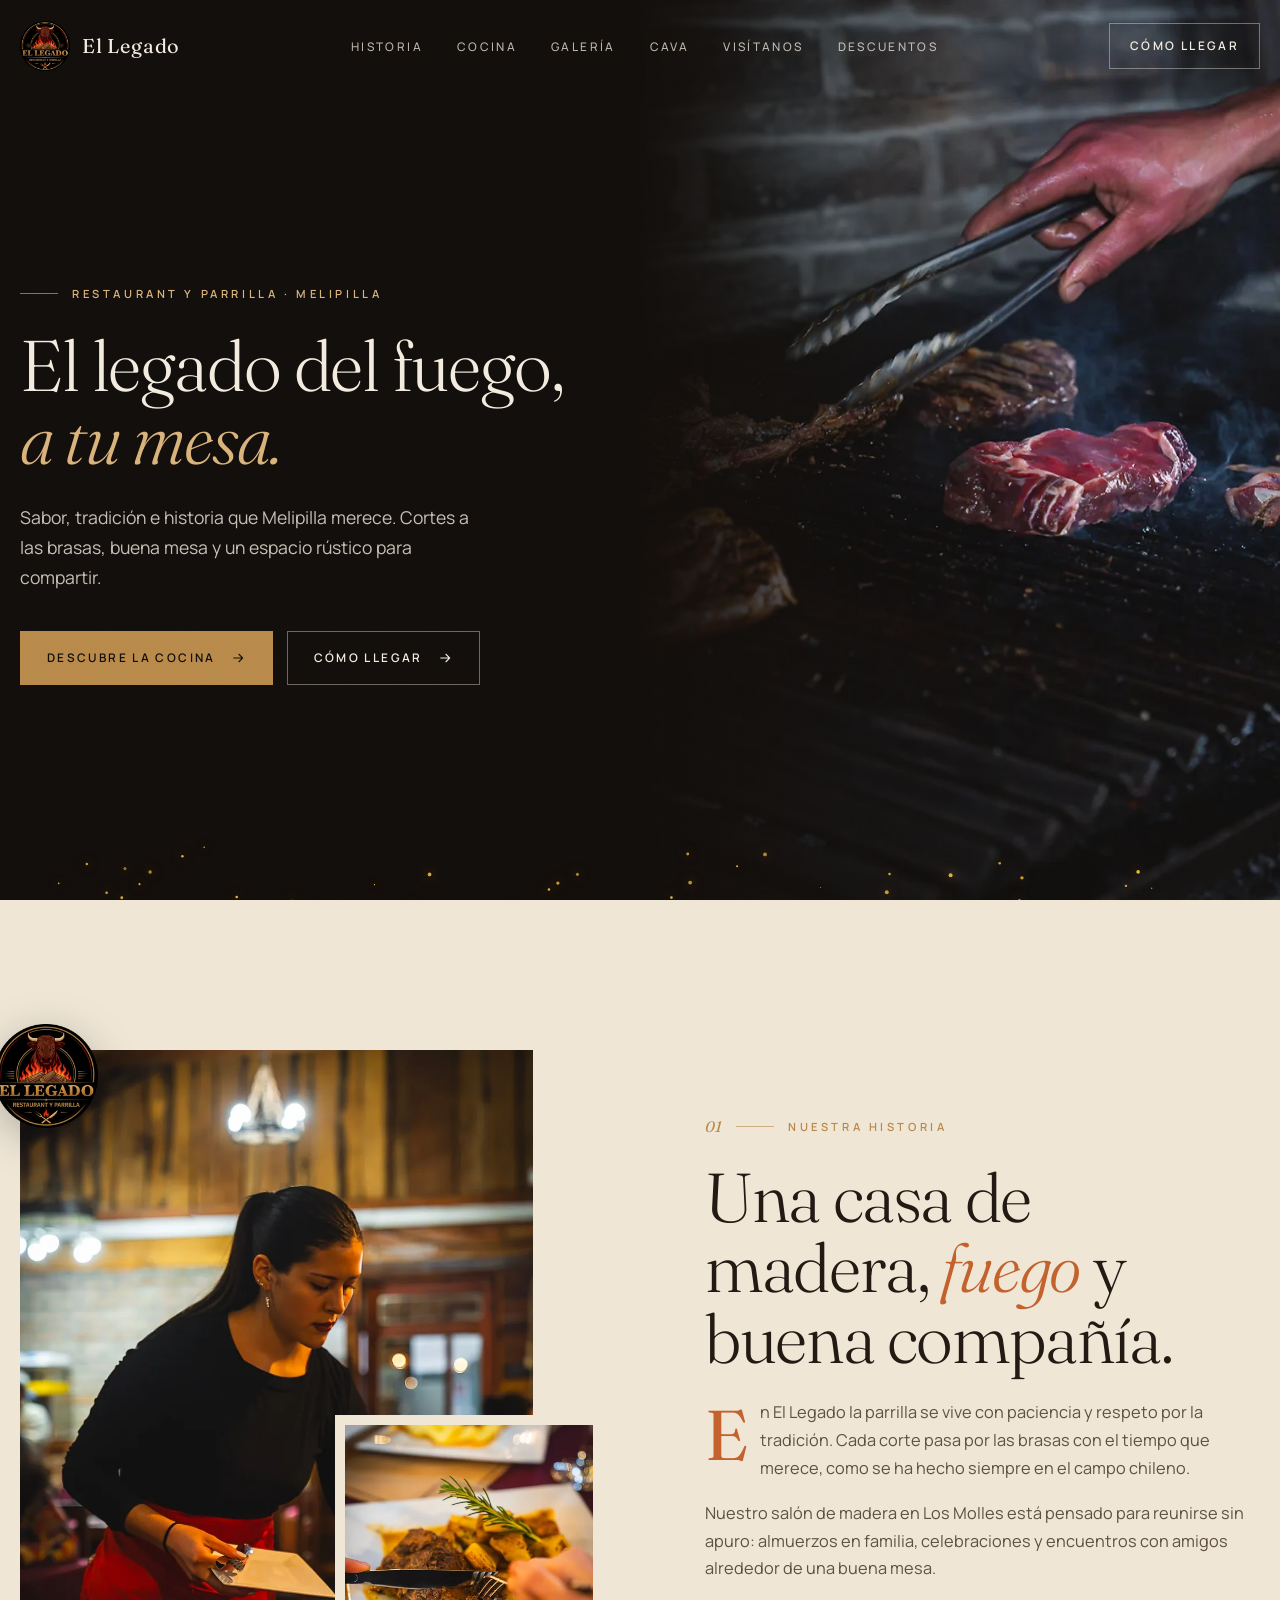
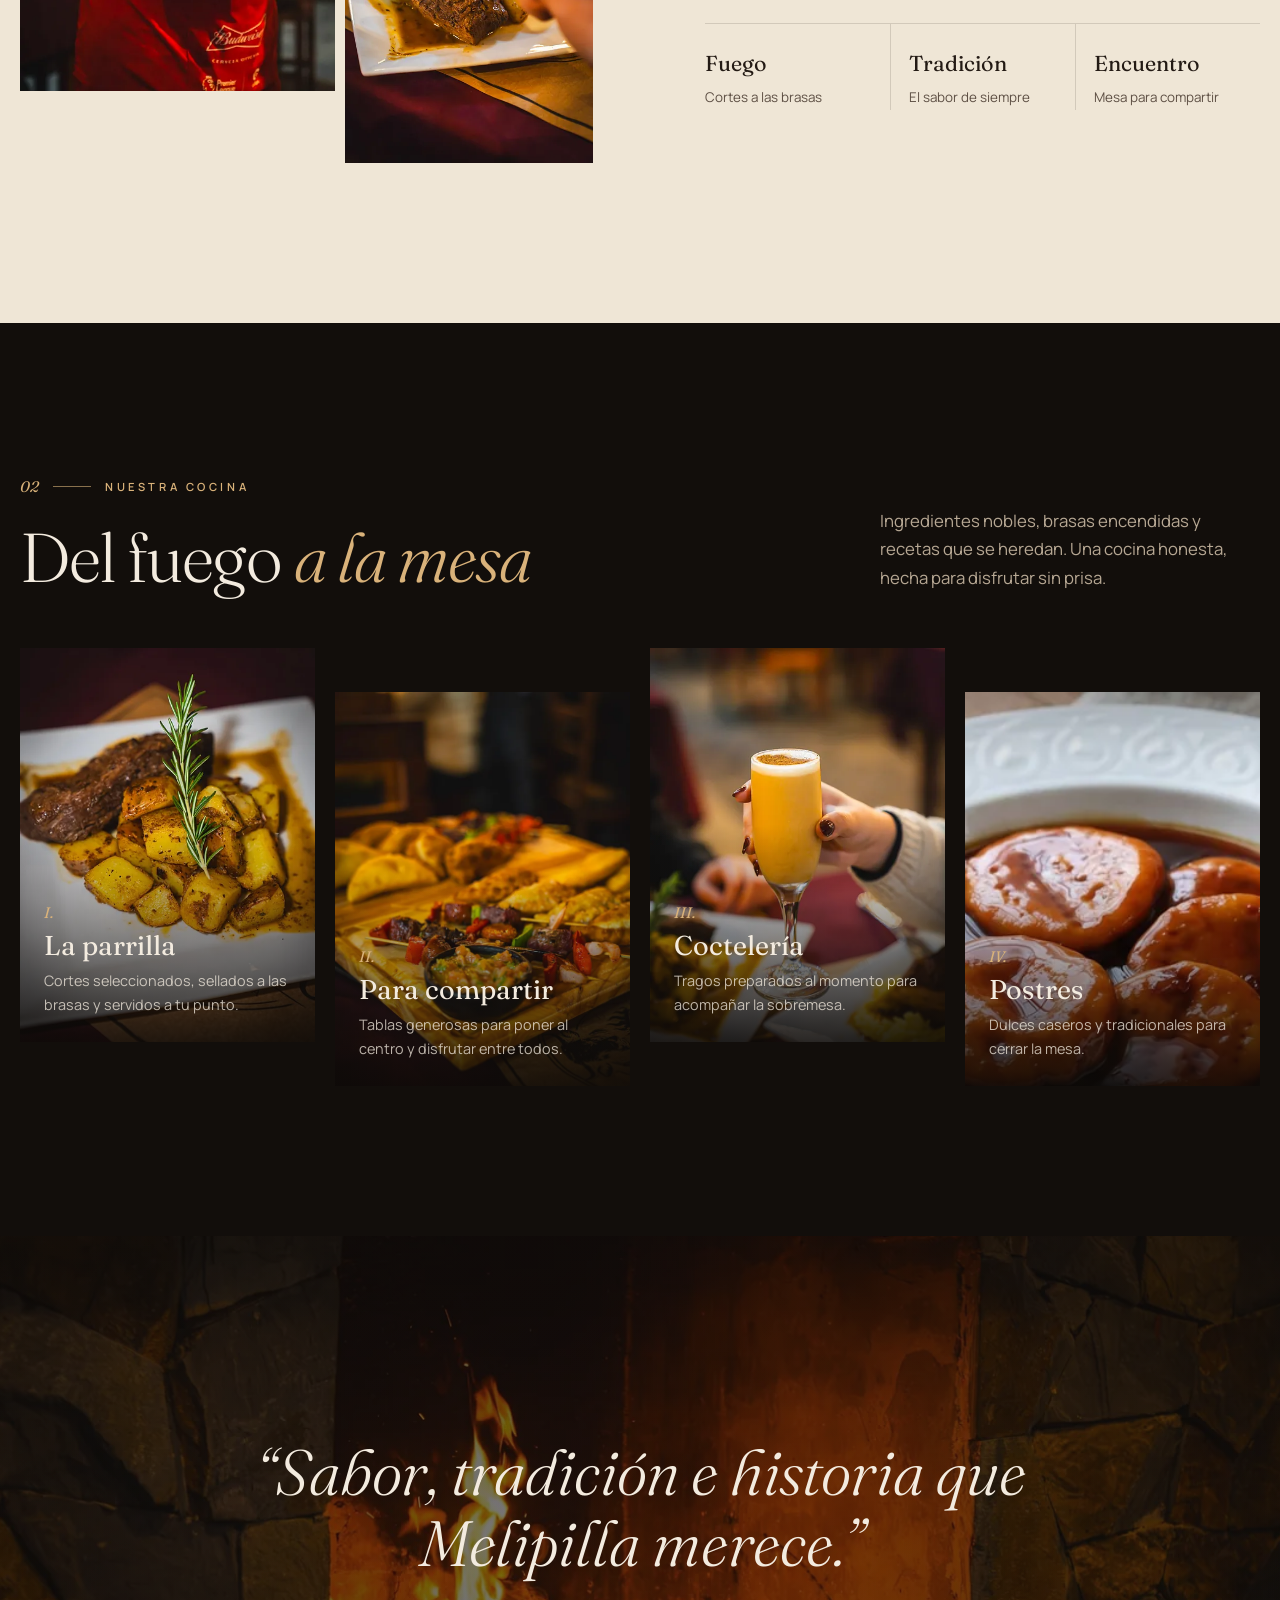
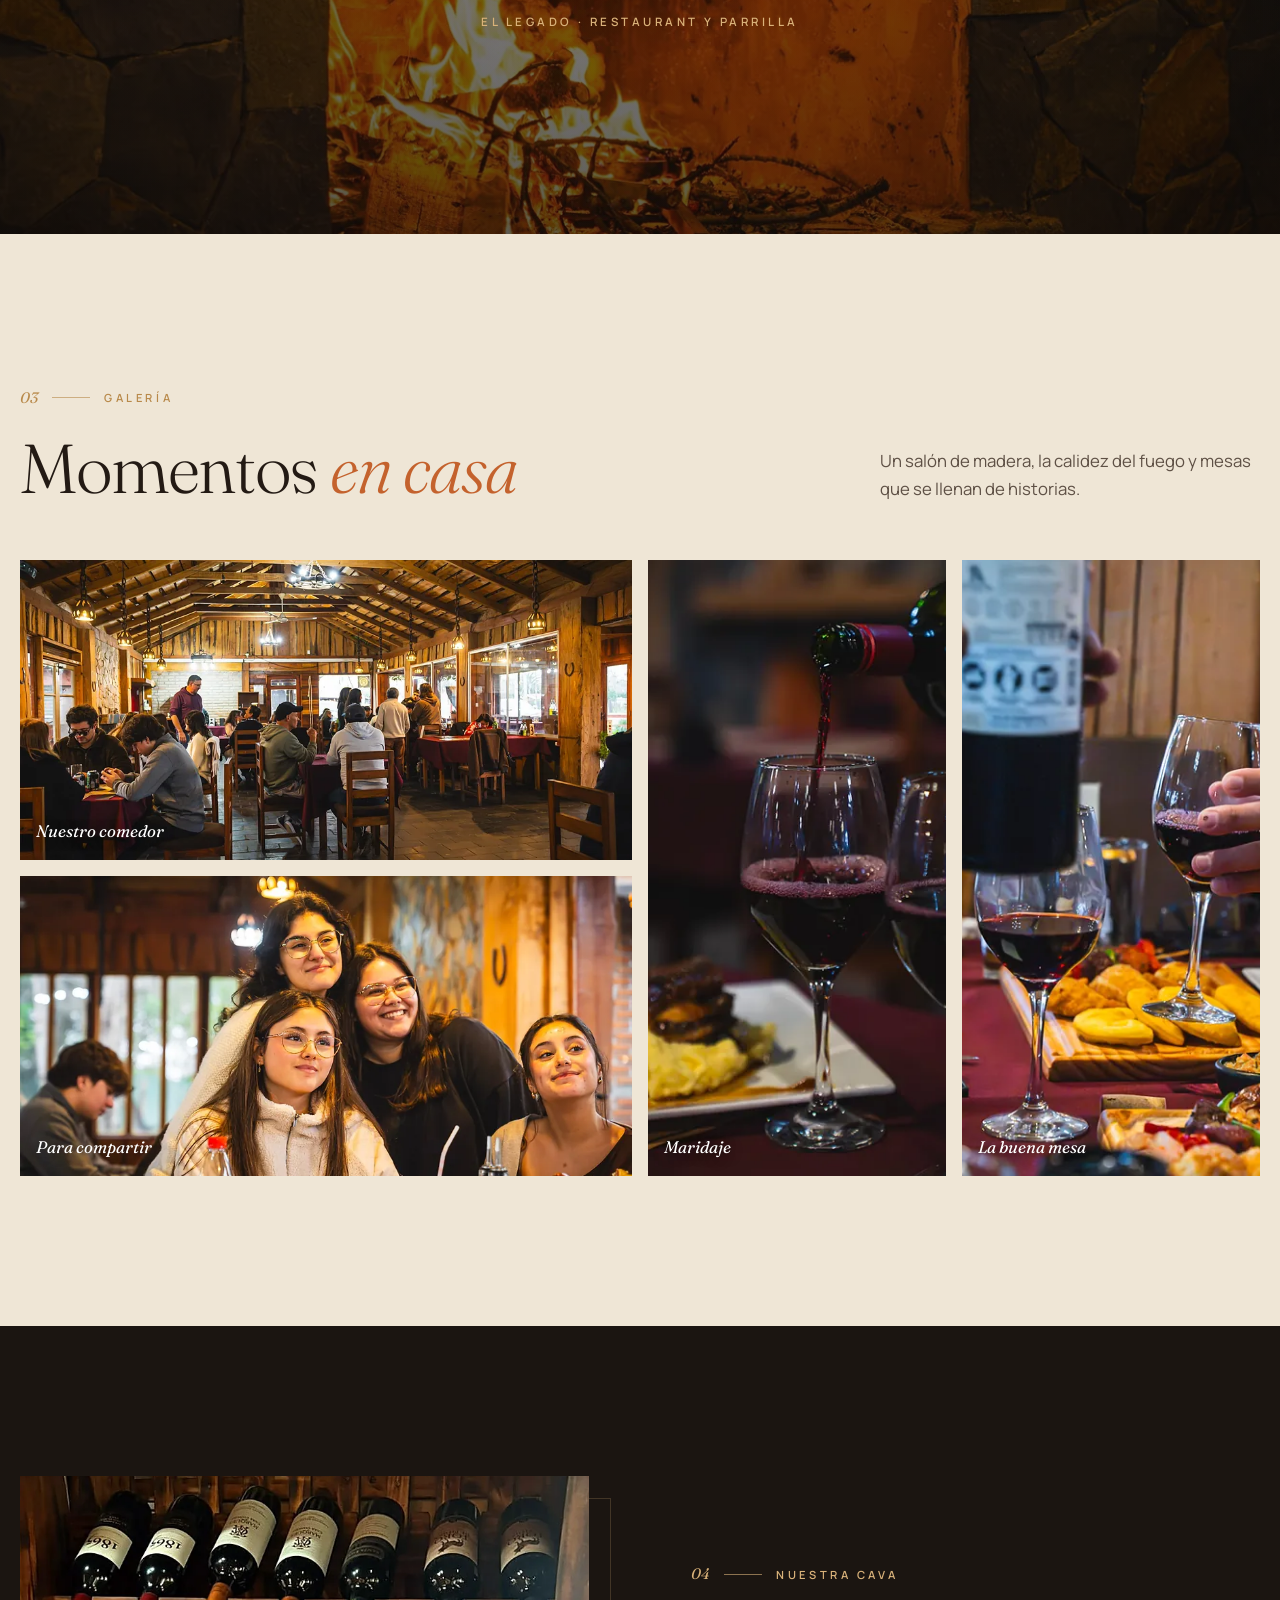
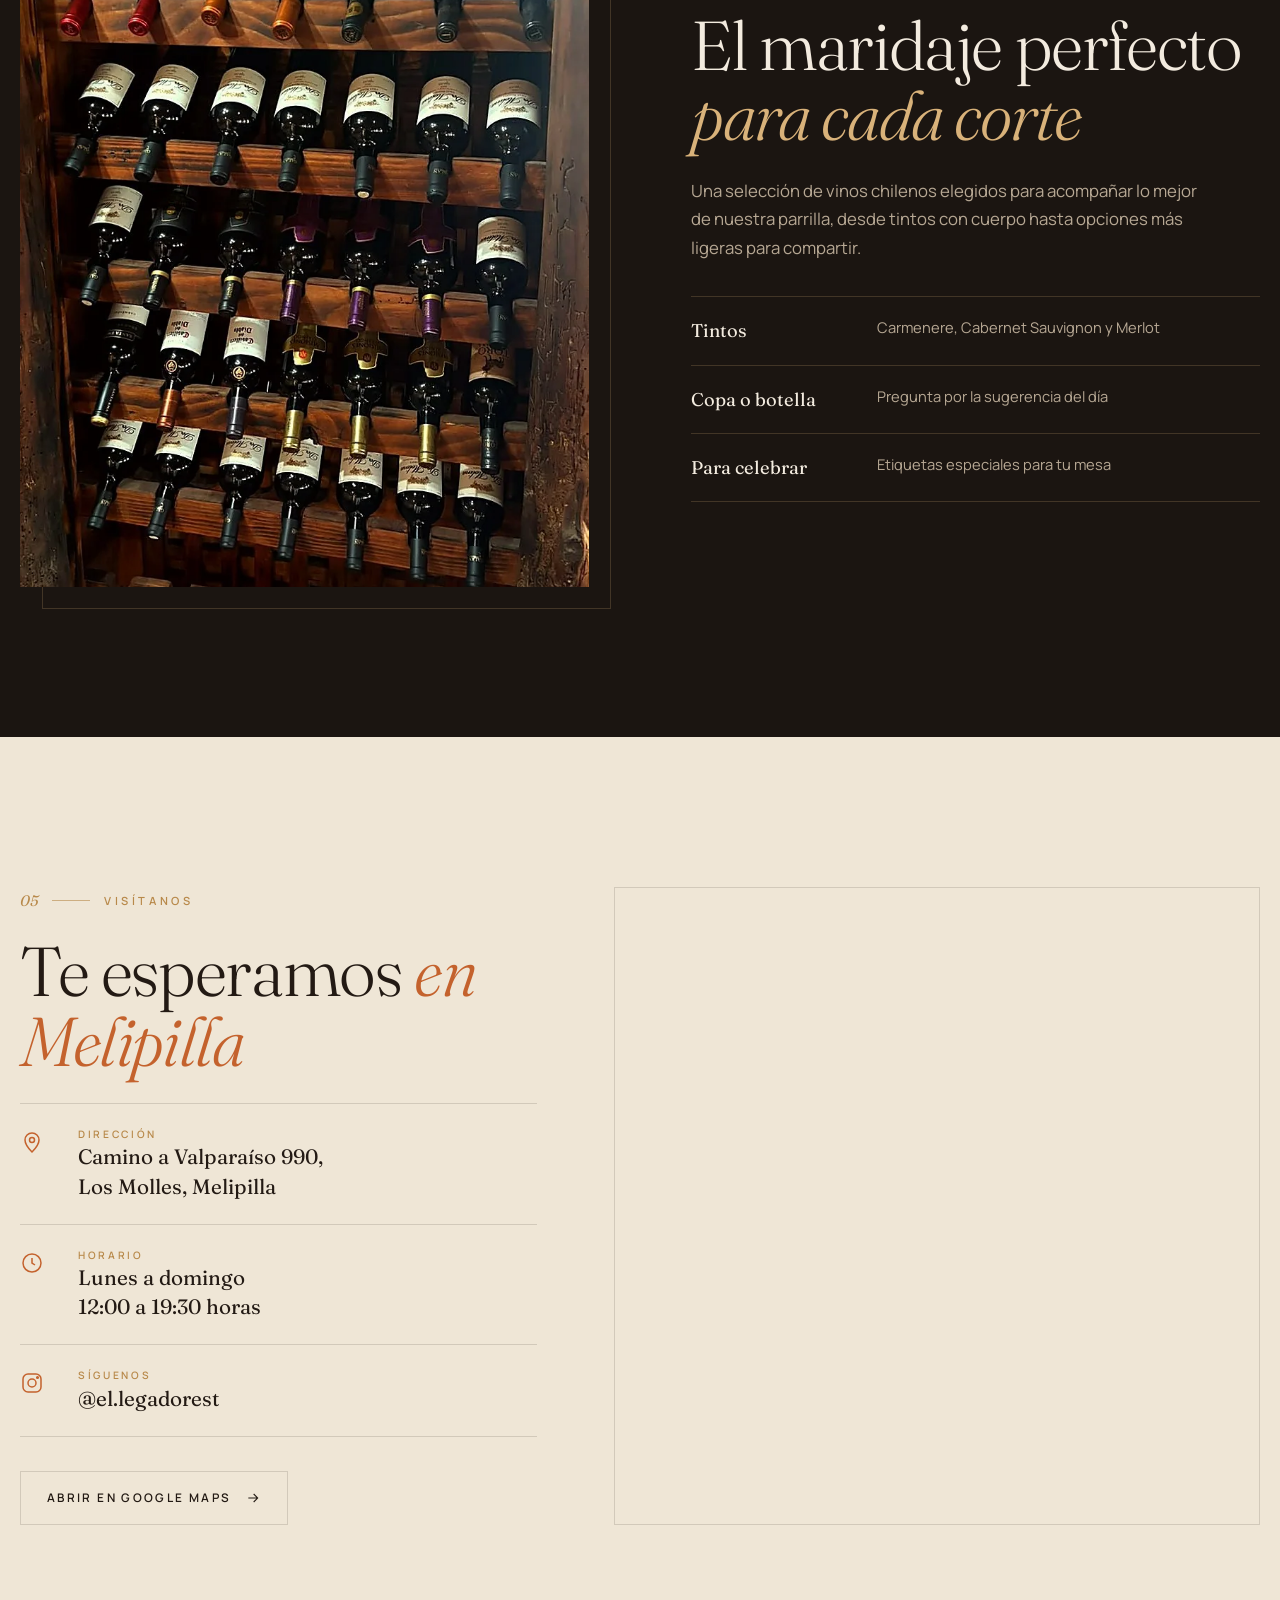
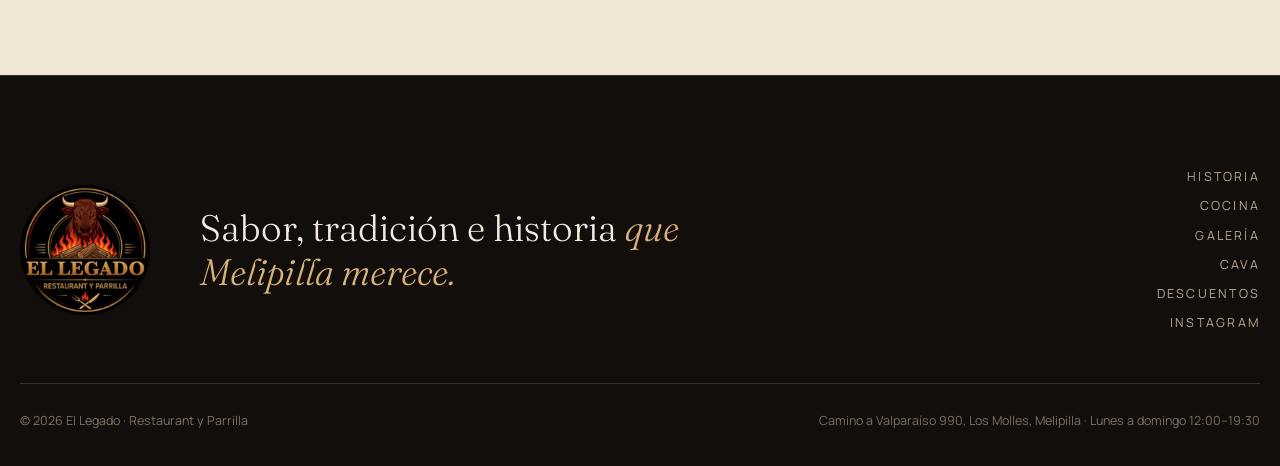
==== index.html @ f0f05a59 "Add files via upload" ====
<!DOCTYPE html>
<html lang="es">
<head>
  <meta charset="UTF-8">
  <meta name="viewport" content="width=device-width, initial-scale=1.0">
  <title>Restaurant y Parrilla en Melipilla | El Legado</title>
  <meta name="description" content="Restaurant El Legado, Melipilla. Sabor, tradición e historia que Melipilla merece. Parrilla en Camino a Valparaíso 990, Los Molles. Lunes a domingo de 12:00 a 19:30.">
  <link rel="icon" href="img/favicon.png">
  <link rel="preconnect" href="https://fonts.googleapis.com">
  <link rel="preconnect" href="https://fonts.gstatic.com" crossorigin>
  <link href="https://fonts.googleapis.com/css2?family=Fraunces:ital,opsz,wght@0,9..144,300;0,9..144,400;0,9..144,500;1,9..144,300;1,9..144,400&family=Manrope:wght@300;400;500;600&display=swap" rel="stylesheet">
  <link rel="stylesheet" href="css/styles.css">
</head>
<body>

  <header id="header">
    <div class="container nav">
      <a href="#inicio" class="brand" aria-label="El Legado, inicio">
        <img src="img/logo-sm.png" alt="El Legado">
        <span>El Legado</span>
      </a>
      <ul class="nav-links">
        <li><a href="#historia">Historia</a></li>
        <li><a href="#cocina">Cocina</a></li>
        <li><a href="#galeria">Galería</a></li>
        <li><a href="#cava">Cava</a></li>
        <li><a href="#visitanos">Visítanos</a></li>
        <li><a href="descuentos.html">Descuentos</a></li>
      </ul>
      <a href="https://maps.app.goo.gl/aLC1cp5pymhR67wAA" target="_blank" rel="noopener" class="btn btn-ghost">Cómo llegar</a>
      <button class="menu-btn" id="menuBtn" aria-label="Abrir menú" aria-expanded="false"><span></span><span></span><span></span></button>
    </div>
  </header>

  <nav class="overlay-menu" aria-label="Menú">
    <a class="big js-close" href="#historia"><i>01</i>Historia</a>
    <a class="big js-close" href="#cocina"><i>02</i>Cocina</a>
    <a class="big js-close" href="#galeria"><i>03</i>Galería</a>
    <a class="big js-close" href="#cava"><i>04</i>Cava</a>
    <a class="big js-close" href="#visitanos"><i>05</i>Visítanos</a>
    <a class="big" href="descuentos.html"><i>06</i>Descuentos</a>
    <div class="meta">Camino a Valparaíso 990, Los Molles, Melipilla<br>Lunes a domingo · 12:00 a 19:30</div>
  </nav>

  <section class="hero" id="inicio">
    <div class="hero-media">
      <img src="img/hero-full-1200.webp" srcset="img/hero-full-800.webp 800w, img/hero-full-1200.webp 1200w, img/hero-full-1600.webp 1600w" sizes="(max-width: 980px) 100vw, 44vw" alt="Cortes de carne asándose en la parrilla de El Legado" fetchpriority="high">
    </div>
    <canvas id="embers"></canvas>
    <div class="hero-content">
      <span class="kicker"><span class="bar"></span>Restaurant y Parrilla · Melipilla</span>
      <h1 class="display">El legado del fuego,<br><em>a tu mesa.</em></h1>
      <p class="lead">Sabor, tradición e historia que Melipilla merece. Cortes a las brasas, buena mesa y un espacio rústico para compartir.</p>
      <div class="hero-actions">
        <a href="#cocina" class="btn btn-solid">Descubre la cocina
          <svg viewBox="0 0 24 24" fill="none" stroke="currentColor" stroke-width="1.6"><path d="M5 12h14M13 6l6 6-6 6"/></svg></a>
        <a href="https://maps.app.goo.gl/aLC1cp5pymhR67wAA" target="_blank" rel="noopener" class="btn btn-ghost">Cómo llegar
          <svg viewBox="0 0 24 24" fill="none" stroke="currentColor" stroke-width="1.6"><path d="M5 12h14M13 6l6 6-6 6"/></svg></a>
      </div>
    </div>
  </section>

  <section class="section light" id="historia">
    <div class="container story-grid">
      <div class="story-photos reveal">
        <img class="main-ph" src="img/salon-900.webp" srcset="img/salon-480.webp 480w, img/salon-900.webp 900w" sizes="(max-width: 980px) 85vw, 520px" alt="Garzona atendiendo en el salón de madera de El Legado" loading="lazy">
        <img class="small-ph" src="img/carne-corte-480.webp" srcset="img/carne-corte-480.webp 480w, img/carne-corte-900.webp 900w" sizes="(max-width: 980px) 40vw, 260px" alt="Comensal cortando un corte de carne a la parrilla" loading="lazy">
        <img class="stamp" src="img/logo-sm.png" alt="">
      </div>
      <div class="story-text reveal">
        <span class="kicker"><span class="num">01</span><span class="bar"></span>Nuestra historia</span>
        <h2 class="display">Una casa de madera, <em>fuego</em> y buena compañía.</h2>
        <p>En El Legado la parrilla se vive con paciencia y respeto por la tradición. Cada corte pasa por las brasas con el tiempo que merece, como se ha hecho siempre en el campo chileno.</p>
        <p>Nuestro salón de madera en Los Molles está pensado para reunirse sin apuro: almuerzos en familia, celebraciones y encuentros con amigos alrededor de una buena mesa.</p>
        <div class="pillars">
          <div class="pillar"><b>Fuego</b><span>Cortes a las brasas</span></div>
          <div class="pillar"><b>Tradición</b><span>El sabor de siempre</span></div>
          <div class="pillar"><b>Encuentro</b><span>Mesa para compartir</span></div>
        </div>
      </div>
    </div>
  </section>

  <section class="section" id="cocina">
    <div class="container">
      <div class="head-row reveal">
        <div>
          <span class="kicker"><span class="num">02</span><span class="bar"></span>Nuestra cocina</span>
          <h2 class="display">Del fuego <em>a la mesa</em></h2>
        </div>
        <p class="lead">Ingredientes nobles, brasas encendidas y recetas que se heredan. Una cocina honesta, hecha para disfrutar sin prisa.</p>
      </div>
      <div class="dishes">
        <article class="dish reveal">
          <img src="img/carne-900.webp" srcset="img/carne-480.webp 480w, img/carne-900.webp 900w" sizes="(max-width: 640px) 100vw, (max-width: 980px) 50vw, 300px" alt="Corte a la parrilla con papas al romero" loading="lazy">
          <div class="dish-cap"><i>I.</i><h3>La parrilla</h3><p>Cortes seleccionados, sellados a las brasas y servidos a tu punto.</p></div>
        </article>
        <article class="dish reveal">
          <img src="img/tabla-1000.webp" srcset="img/tabla-600.webp 600w, img/tabla-1000.webp 1000w" sizes="(max-width: 640px) 100vw, (max-width: 980px) 50vw, 300px" alt="Tabla parrillera con brochetas, empanadas y pebre" loading="lazy">
          <div class="dish-cap"><i>II.</i><h3>Para compartir</h3><p>Tablas generosas para poner al centro y disfrutar entre todos.</p></div>
        </article>
        <article class="dish reveal">
          <img src="img/coctel-900.webp" srcset="img/coctel-480.webp 480w, img/coctel-900.webp 900w" sizes="(max-width: 640px) 100vw, (max-width: 980px) 50vw, 300px" alt="Cóctel servido en copa" loading="lazy">
          <div class="dish-cap"><i>III.</i><h3>Coctelería</h3><p>Tragos preparados al momento para acompañar la sobremesa.</p></div>
        </article>
        <article class="dish reveal">
          <img src="img/sopaipillas-900.webp" srcset="img/sopaipillas-480.webp 480w, img/sopaipillas-900.webp 900w" sizes="(max-width: 640px) 100vw, (max-width: 980px) 50vw, 300px" alt="Postre casero servido en plato blanco" loading="lazy">
          <div class="dish-cap"><i>IV.</i><h3>Postres</h3><p>Dulces caseros y tradicionales para cerrar la mesa.</p></div>
        </article>
      </div>
    </div>
  </section>

  <section class="quote">
    <img class="bg-photo chimenea" src="img/chimenea-1400.webp" srcset="img/chimenea-900.webp 900w, img/chimenea-1400.webp 1400w, img/chimenea-2048.webp 2048w" sizes="100vw" alt="" loading="lazy">
    <div class="container reveal">
      <blockquote>“Sabor, tradición e historia que Melipilla merece.”</blockquote>
      <cite>El Legado · Restaurant y Parrilla</cite>
    </div>
  </section>

  <section class="section light" id="galeria">
    <div class="container">
      <div class="head-row reveal">
        <div>
          <span class="kicker"><span class="num">03</span><span class="bar"></span>Galería</span>
          <h2 class="display">Momentos <em>en casa</em></h2>
        </div>
        <p class="lead">Un salón de madera, la calidez del fuego y mesas que se llenan de historias.</p>
      </div>
      <div class="gallery reveal">
        <figure class="g1"><img src="img/comedor-900.webp" srcset="img/comedor-480.webp 480w, img/comedor-900.webp 900w" sizes="(max-width: 980px) 100vw, 610px" alt="Comedor rústico de madera de El Legado" loading="lazy"><figcaption>Nuestro comedor</figcaption></figure>
        <figure class="g2"><img src="img/vino-900.webp" srcset="img/vino-480.webp 480w, img/vino-900.webp 900w" sizes="(max-width: 980px) 50vw, 300px" alt="Vino tinto servido junto a un plato de carne" loading="lazy"><figcaption>Maridaje</figcaption></figure>
        <figure class="g3"><img src="img/mesa-900.webp" srcset="img/mesa-480.webp 480w, img/mesa-900.webp 900w" sizes="(max-width: 980px) 50vw, 300px" alt="Mesa con tabla, vino y amigos" loading="lazy"><figcaption>La buena mesa</figcaption></figure>
        <figure class="g4"><img src="img/amigos-900.webp" srcset="img/amigos-480.webp 480w, img/amigos-900.webp 900w" sizes="(max-width: 980px) 50vw, 610px" alt="Amigas compartiendo en El Legado" loading="lazy"><figcaption>Para compartir</figcaption></figure>
      </div>
    </div>
  </section>

  <section class="section dark-2" id="cava">
    <div class="container cava-grid">
      <div class="cava-photo reveal">
        <img src="img/vinos-805.webp" srcset="img/vinos-480.webp 480w, img/vinos-805.webp 805w" sizes="(max-width: 980px) 90vw, 560px" alt="Cava de vinos chilenos en mueble rústico de madera" loading="lazy">
      </div>
      <div class="reveal">
        <span class="kicker"><span class="num">04</span><span class="bar"></span>Nuestra cava</span>
        <h2 class="display">El maridaje perfecto <em>para cada corte</em></h2>
        <p class="lead">Una selección de vinos chilenos elegidos para acompañar lo mejor de nuestra parrilla, desde tintos con cuerpo hasta opciones más ligeras para compartir.</p>
        <ul class="cava-list">
          <li><b>Tintos</b><span>Carmenere, Cabernet Sauvignon y Merlot</span></li>
          <li><b>Copa o botella</b><span>Pregunta por la sugerencia del día</span></li>
          <li><b>Para celebrar</b><span>Etiquetas especiales para tu mesa</span></li>
        </ul>
      </div>
    </div>
  </section>

  <section class="section light" id="visitanos">
    <div class="container visit-grid">
      <div class="reveal">
        <span class="kicker"><span class="num">05</span><span class="bar"></span>Visítanos</span>
        <h2 class="display">Te esperamos <em>en Melipilla</em></h2>
        <div class="visit-cards">
          <div class="visit-card">
            <svg viewBox="0 0 24 24" fill="none" stroke="currentColor" stroke-width="1.5"><path d="M12 22s7-7 7-12a7 7 0 0 0-14 0c0 5 7 12 7 12z"/><circle cx="12" cy="10" r="2.5"/></svg>
            <div><small>Dirección</small><a href="https://maps.app.goo.gl/aLC1cp5pymhR67wAA" target="_blank" rel="noopener">Camino a Valparaíso 990,<br>Los Molles, Melipilla</a></div>
          </div>
          <div class="visit-card">
            <svg viewBox="0 0 24 24" fill="none" stroke="currentColor" stroke-width="1.5"><circle cx="12" cy="12" r="9"/><path d="M12 7v5l3 2"/></svg>
            <div><small>Horario</small><span>Lunes a domingo<br>12:00 a 19:30 horas</span></div>
          </div>
          <div class="visit-card">
            <svg viewBox="0 0 24 24" fill="none" stroke="currentColor" stroke-width="1.5"><rect x="3" y="3" width="18" height="18" rx="5"/><circle cx="12" cy="12" r="4"/><circle cx="17.5" cy="6.5" r=".8" fill="currentColor"/></svg>
            <div><small>Síguenos</small><a href="https://www.instagram.com/el.legadorest/" target="_blank" rel="noopener">@el.legadorest</a></div>
          </div>
        </div>
        <a href="https://maps.app.goo.gl/aLC1cp5pymhR67wAA" target="_blank" rel="noopener" class="btn btn-ghost">Abrir en Google Maps
          <svg viewBox="0 0 24 24" fill="none" stroke="currentColor" stroke-width="1.6"><path d="M5 12h14M13 6l6 6-6 6"/></svg></a>
      </div>
      <div class="map reveal">
        <iframe title="Mapa de El Legado" loading="lazy" referrerpolicy="no-referrer-when-downgrade"
          src="https://maps.google.com/maps?q=El%20Legado%20Restaurant%20Melipilla%2C%20Melipilla%2C%20Chile&z=16&output=embed"></iframe>
      </div>
    </div>
  </section>

  <footer>
    <div class="container">
      <div class="foot-top">
        <img src="img/logo-sm.png" alt="El Legado · Restaurant y Parrilla">
        <p>Sabor, tradición e historia <em>que Melipilla merece.</em></p>
        <div class="foot-links">
          <a href="#historia">Historia</a>
          <a href="#cocina">Cocina</a>
          <a href="#galeria">Galería</a>
          <a href="#cava">Cava</a>
          <a href="descuentos.html">Descuentos</a>
          <a href="https://www.instagram.com/el.legadorest/" target="_blank" rel="noopener">Instagram</a>
        </div>
      </div>
      <div class="foot-bottom">
        <span>© <span id="year"></span> El Legado · Restaurant y Parrilla</span>
        <span>Camino a Valparaíso 990, Los Molles, Melipilla · Lunes a domingo 12:00–19:30</span>
      </div>
    </div>
  </footer>

  <script src="js/main.js"></script>
</body>
</html>
---- css/styles.css ----
:root {
  --char: #120e0b;
  --char-2: #1b1511;
  --char-3: #251c16;
  --parch: #efe6d6;
  --parch-2: #e6dac6;
  --ink: #231a14;
  --ink-soft: #5e5045;
  --cream: #f3ebdf;
  --cream-soft: #b7a894;
  --brass: #b8894a;
  --brass-light: #d9b27a;
  --ember: #c4622d;
  --line-dark: rgba(217, 178, 122, .2);
  --line-light: rgba(35, 26, 20, .14);
  --max: 1240px;
  --serif: 'Fraunces', Georgia, serif;
  --sans: 'Manrope', system-ui, sans-serif;
}

* { margin: 0; padding: 0; box-sizing: border-box; }
html { scroll-behavior: smooth; }
body { font-family: var(--sans); background: var(--char); color: var(--cream); line-height: 1.7; -webkit-font-smoothing: antialiased; overflow-x: hidden; }
a { color: inherit; text-decoration: none; }
img { display: block; max-width: 100%; }
.container { width: min(var(--max), 100% - 40px); margin-inline: auto; }

/* Grano sutil en toda la página: el toque rústico */
body::after {
  content: ""; position: fixed; inset: 0; z-index: 100; pointer-events: none; opacity: .07; mix-blend-mode: overlay;
  background-image: url("data:image/svg+xml,%3Csvg xmlns='http://www.w3.org/2000/svg' width='180' height='180'%3E%3Cfilter id='n'%3E%3CfeTurbulence type='fractalNoise' baseFrequency='.85' numOctaves='3' stitchTiles='stitch'/%3E%3C/filter%3E%3Crect width='100%25' height='100%25' filter='url(%23n)'/%3E%3C/svg%3E");
}

/* Tipografía */
.kicker { display: inline-flex; align-items: center; gap: 14px; font-size: .7rem; font-weight: 600; letter-spacing: .32em; text-transform: uppercase; color: var(--brass-light); }
.kicker .num { font-family: var(--serif); font-style: italic; font-weight: 400; font-size: .95rem; letter-spacing: 0; text-transform: none; }
.kicker .bar { width: 38px; height: 1px; background: currentColor; opacity: .6; }
.light .kicker { color: var(--brass); }
.display { font-family: var(--serif); font-weight: 300; line-height: 1.02; letter-spacing: -.02em; }
.display em { font-style: italic; color: var(--brass-light); }
.light .display em { color: var(--ember); }
h2.display { font-size: clamp(2.5rem, 5.4vw, 4.6rem); margin: 22px 0 26px; }
.lead { font-size: 1.05rem; color: var(--cream-soft); max-width: 520px; }
.light .lead { color: var(--ink-soft); }

/* Secciones */
.section { padding: clamp(90px, 12vw, 150px) 0; position: relative; }
.light { background: var(--parch); color: var(--ink); }
.dark-2 { background: var(--char-2); }

/* Botones */
.btn {
  display: inline-flex; align-items: center; gap: 14px;
  padding: 16px 26px; font-size: .74rem; font-weight: 600; letter-spacing: .2em; text-transform: uppercase;
  border: 1px solid currentColor; transition: background .35s, color .35s, border-color .35s, gap .35s;
}
.btn svg { width: 16px; height: 16px; transition: transform .35s; }
.btn:hover svg { transform: translateX(4px); }
.btn-solid { background: var(--brass); border-color: var(--brass); color: var(--char); }
.btn-solid:hover { background: var(--brass-light); border-color: var(--brass-light); }
.btn-ghost { color: var(--cream); border-color: rgba(243,235,223,.4); }
.btn-ghost:hover { border-color: var(--brass-light); color: var(--brass-light); }
.light .btn-ghost { color: var(--ink); border-color: var(--line-light); }
.light .btn-ghost:hover { border-color: var(--ember); color: var(--ember); }

/* Header */
header { position: fixed; inset: 0 0 auto; z-index: 50; transition: background .4s, border-color .4s, padding .4s; border-bottom: 1px solid transparent; padding: 14px 0; }
header.solid { background: rgba(18,14,11,.92); backdrop-filter: blur(12px); border-color: var(--line-dark); padding: 6px 0; }
.nav { display: flex; align-items: center; justify-content: space-between; gap: 24px; height: 64px; }
.brand { display: flex; align-items: center; gap: 12px; }
.brand img { width: 50px; height: 50px; transition: width .4s, height .4s; }
header.solid .brand img { width: 42px; height: 42px; }
.brand span { font-family: var(--serif); font-size: 1.25rem; letter-spacing: .04em; }
.nav-links { display: flex; gap: 34px; list-style: none; }
.nav-links a { font-size: .74rem; font-weight: 500; letter-spacing: .2em; text-transform: uppercase; color: rgba(243,235,223,.75); position: relative; padding: 6px 0; transition: color .3s; }
.nav-links a::after { content: ""; position: absolute; left: 0; bottom: 0; width: 0; height: 1px; background: var(--brass-light); transition: width .35s; }
.nav-links a:hover { color: var(--cream); }
.nav-links a:hover::after { width: 100%; }
.nav .btn { padding: 12px 20px; }
.menu-btn { display: none; background: none; border: 0; cursor: pointer; width: 42px; height: 42px; position: relative; z-index: 70; }
.menu-btn span { position: absolute; left: 10px; right: 10px; height: 1.5px; background: var(--cream); transition: transform .35s, top .35s, opacity .2s; }
.menu-btn span:nth-child(1) { top: 15px; } .menu-btn span:nth-child(2) { top: 21px; } .menu-btn span:nth-child(3) { top: 27px; }
body.menu-open .menu-btn span:nth-child(1) { top: 21px; transform: rotate(45deg); }
body.menu-open .menu-btn span:nth-child(2) { opacity: 0; }
body.menu-open .menu-btn span:nth-child(3) { top: 21px; transform: rotate(-45deg); }

.overlay-menu {
  position: fixed; inset: 0; z-index: 60; background: var(--char);
  display: flex; flex-direction: column; justify-content: center; padding: 100px 28px 40px;
  opacity: 0; pointer-events: none; transition: opacity .4s;
}
body.menu-open .overlay-menu { opacity: 1; pointer-events: auto; }
body.menu-open { overflow: hidden; }
.overlay-menu a.big { font-family: var(--serif); font-weight: 300; font-size: clamp(2.2rem, 9vw, 3rem); line-height: 1.25; display: flex; align-items: baseline; gap: 14px; }
.overlay-menu a.big i { font-size: .9rem; color: var(--brass-light); font-style: italic; }
.overlay-menu .meta { margin-top: auto; padding-top: 30px; border-top: 1px solid var(--line-dark); font-size: .85rem; color: var(--cream-soft); }

/* Hero */
.bg-photo { position: absolute; inset: 0; width: 100%; height: 100%; object-fit: cover; }
/* Portada: texto a la izquierda, foto completa (sin zoom) a la derecha */
.hero { min-height: 100vh; min-height: 100svh; position: relative; overflow: hidden; display: grid; grid-template-columns: minmax(0, 1.12fr) minmax(0, .88fr); background: var(--char); }
.hero-media { position: relative; grid-column: 2; grid-row: 1; margin-left: -14%; }
.hero-media img { position: absolute; inset: 0; width: 100%; height: 100%; object-fit: cover; object-position: 50% 50%; }
.hero-media::before { content: ""; position: absolute; inset: 0; z-index: 1; background: linear-gradient(90deg, var(--char) 0%, rgba(18,14,11,.93) 8%, rgba(18,14,11,.8) 16%, rgba(18,14,11,.62) 25%, rgba(18,14,11,.43) 35%, rgba(18,14,11,.26) 46%, rgba(18,14,11,.12) 58%, rgba(18,14,11,.04) 70%, rgba(18,14,11,0) 82%), linear-gradient(0deg, rgba(18,14,11,.4) 0%, rgba(18,14,11,.15) 18%, rgba(18,14,11,0) 36%); }
#embers { position: absolute; inset: 0; z-index: 2; width: 100%; height: 100%; pointer-events: none; }
.hero-content { grid-column: 1; grid-row: 1; align-self: center; position: relative; z-index: 3; padding: 150px 48px 90px max(20px, calc((100vw - 1240px) / 2)); }
.hero h1 { font-size: clamp(3rem, 5.6vw, 5.8rem); margin: 26px 0 28px; }
.hero .lead { font-size: 1.1rem; max-width: 470px; color: rgba(243,235,223,.8); }
.hero-actions { display: flex; gap: 14px; flex-wrap: wrap; margin-top: 38px; }


/* Historia */
.story-grid { display: grid; grid-template-columns: 1.05fr 1fr; gap: clamp(50px, 8vw, 110px); align-items: center; }
.story-photos { position: relative; padding: 0 12% 14% 0; }
.story-photos .main-ph { width: 100%; aspect-ratio: 4 / 5; object-fit: cover; }
.story-photos .small-ph { position: absolute; right: 0; bottom: 0; width: 46%; aspect-ratio: 3 / 4; object-fit: cover; border: 10px solid var(--parch); }
.story-photos .stamp { position: absolute; left: -26px; top: -26px; width: 104px; height: 104px; filter: drop-shadow(0 10px 20px rgba(0,0,0,.25)); }
.story-text p { color: var(--ink-soft); margin-bottom: 1.1rem; font-size: 1.02rem; }
.story-text p:first-of-type::first-letter { font-family: var(--serif); float: left; font-size: 4.4rem; line-height: .85; padding: 6px 12px 0 0; color: var(--ember); }
.pillars { display: grid; grid-template-columns: repeat(3, 1fr); margin-top: 40px; border-top: 1px solid var(--line-light); }
.pillar { padding: 22px 18px 0 0; }
.pillar + .pillar { padding-left: 18px; border-left: 1px solid var(--line-light); }
.pillar b { display: block; font-family: var(--serif); font-weight: 400; font-size: 1.35rem; color: var(--ink); }
.pillar span { font-size: .84rem; color: var(--ink-soft); }

/* Cocina */
.head-row { display: flex; justify-content: space-between; align-items: flex-end; gap: 30px; flex-wrap: wrap; margin-bottom: 56px; }
.head-row h2.display { margin-bottom: 0; }
.head-row .lead { max-width: 380px; }
.dishes { display: grid; grid-template-columns: repeat(4, 1fr); gap: 20px; padding-bottom: 44px; }
.dish { position: relative; overflow: hidden; aspect-ratio: 3 / 4; background: var(--char-3); }
.dish img { width: 100%; height: 100%; object-fit: cover; transition: transform 1.1s cubic-bezier(.2,.7,.2,1); }
.dish:hover img { transform: scale(1.06); }
.dish::after { content: ""; position: absolute; inset: 0; background: linear-gradient(180deg, rgba(12,9,7,0) 45%, rgba(12,9,7,.88) 100%); }
.dish-cap { position: absolute; left: 0; right: 0; bottom: 0; z-index: 2; padding: 24px; }
.dish-cap i { font-family: var(--serif); color: var(--brass-light); font-size: .95rem; }
.dish-cap h3 { font-family: var(--serif); font-weight: 400; font-size: 1.7rem; line-height: 1.1; margin: 4px 0 8px; }
.dish-cap p { font-size: .9rem; color: rgba(243,235,223,.75); max-width: 300px; }
.dish:nth-child(even) { transform: translateY(44px); }

/* Cita con fogón */
.quote { position: relative; overflow: hidden; padding: clamp(120px, 16vw, 200px) 0; text-align: center; }
.quote::before { content: ""; position: absolute; inset: 0; z-index: 1; background: linear-gradient(rgba(12,9,7,.55), rgba(12,9,7,.5)), radial-gradient(ellipse at center, rgba(12,9,7,0), rgba(12,9,7,.45)); }
.quote .chimenea { object-position: 45% 60%; }
.quote .container { position: relative; z-index: 2; }
.quote blockquote { font-family: var(--serif); font-weight: 300; font-style: italic; font-size: clamp(2rem, 5vw, 4rem); line-height: 1.12; max-width: 900px; margin: 0 auto 28px; }
.quote cite { font-style: normal; font-size: .72rem; font-weight: 600; letter-spacing: .3em; text-transform: uppercase; color: var(--brass-light); }

/* Galería */
.gallery { display: grid; grid-template-columns: repeat(4, 1fr); grid-template-rows: 300px 300px; gap: 16px; }
.gallery figure { position: relative; overflow: hidden; background: var(--parch-2); }
.gallery img { width: 100%; height: 100%; object-fit: cover; transition: transform 1.1s cubic-bezier(.2,.7,.2,1); }
.gallery figure:hover img { transform: scale(1.05); }
.g1 { grid-column: 1 / 3; grid-row: 1; }
.g2 { grid-column: 3; grid-row: 1 / 3; }
.g3 { grid-column: 4; grid-row: 1 / 3; }
.g4 { grid-column: 1 / 3; grid-row: 2; }
.gallery figcaption { position: absolute; left: 16px; bottom: 14px; font-family: var(--serif); font-style: italic; color: #fff; font-size: 1.05rem; text-shadow: 0 2px 12px rgba(0,0,0,.6); }

/* Cava */
.cava-grid { display: grid; grid-template-columns: 1fr 1fr; gap: clamp(50px, 8vw, 110px); align-items: center; }
.cava-photo { position: relative; }
.cava-photo img { width: 100%; aspect-ratio: 4 / 5; object-fit: cover; position: relative; z-index: 1; }
.cava-photo::before { content: ""; position: absolute; inset: 22px -22px -22px 22px; border: 1px solid var(--line-dark); }
.cava-list { list-style: none; margin: 34px 0 0; border-top: 1px solid var(--line-dark); }
.cava-list li { display: grid; grid-template-columns: 170px 1fr; gap: 16px; padding: 18px 0; border-bottom: 1px solid var(--line-dark); }
.cava-list b { font-family: var(--serif); font-weight: 400; font-size: 1.15rem; }
.cava-list span { color: var(--cream-soft); font-size: .92rem; }

/* Visítanos */
.visit-grid { display: grid; grid-template-columns: 1fr 1.25fr; gap: clamp(40px, 6vw, 80px); align-items: stretch; }
.visit-cards { display: grid; gap: 0; margin: 10px 0 34px; border-top: 1px solid var(--line-light); }
.visit-card { display: grid; grid-template-columns: 44px 1fr; gap: 14px; padding: 22px 0; border-bottom: 1px solid var(--line-light); }
.visit-card svg { width: 24px; height: 24px; color: var(--ember); margin-top: 4px; }
.visit-card small { display: block; font-size: .64rem; font-weight: 600; letter-spacing: .26em; text-transform: uppercase; color: var(--brass); }
.visit-card span, .visit-card a { font-family: var(--serif); font-size: 1.3rem; line-height: 1.35; color: var(--ink); }
.visit-card a:hover { color: var(--ember); }
.map { min-height: 460px; position: relative; border: 1px solid var(--line-light); }
.map iframe { position: absolute; inset: 0; width: 100%; height: 100%; border: 0; filter: sepia(.25) saturate(.85) contrast(1.02); }

/* Footer */
footer { background: var(--char); padding: 90px 0 34px; border-top: 1px solid var(--line-dark); }
.foot-top { display: grid; grid-template-columns: auto 1fr auto; gap: 50px; align-items: center; padding-bottom: 50px; border-bottom: 1px solid var(--line-dark); }
.foot-top img { width: 130px; }
.foot-top p { font-family: var(--serif); font-weight: 300; font-size: clamp(1.6rem, 3vw, 2.3rem); line-height: 1.2; max-width: 520px; }
.foot-top p em { color: var(--brass-light); }
.foot-links { display: flex; flex-direction: column; gap: 8px; text-align: right; font-size: .78rem; letter-spacing: .18em; text-transform: uppercase; color: var(--cream-soft); }
.foot-links a:hover { color: var(--brass-light); }
.foot-bottom { display: flex; justify-content: space-between; gap: 16px; flex-wrap: wrap; padding-top: 26px; font-size: .78rem; color: #7f7062; }

/* Animaciones de entrada */
.reveal { opacity: 0; transform: translateY(34px); transition: opacity 1.1s ease, transform 1.1s cubic-bezier(.2,.7,.2,1); }
.reveal.visible { opacity: 1; transform: none; }
.dish.reveal.visible:nth-child(even) { transform: translateY(44px); }
@media (prefers-reduced-motion: reduce) {
  html { scroll-behavior: auto; }
  .reveal { opacity: 1; transform: none; transition: none; }
}

/* Tablet */
@media (max-width: 980px) {
  .nav-links, .nav .btn { display: none; }
  .hero { display: flex; flex-direction: column; justify-content: flex-end; }
  .hero-media { position: absolute; inset: 0; margin-left: 0; }
  .hero-media::before { background: linear-gradient(0deg, rgba(12,9,7,.96) 0%, rgba(12,9,7,.6) 50%, rgba(12,9,7,.35) 100%); }
  .hero-content { width: min(var(--max), 100% - 40px); margin-inline: auto; padding: 140px 0 70px; align-self: auto; }
  .menu-btn { display: block; }
  .story-grid, .cava-grid, .visit-grid { grid-template-columns: 1fr; }
  .story-photos { max-width: 560px; }
  .dishes { grid-template-columns: 1fr 1fr; }
  .dishes { padding-bottom: 0; }
  .dish:nth-child(even), .dish.reveal.visible:nth-child(even) { transform: none; }
  .gallery { grid-template-columns: 1fr 1fr; grid-template-rows: 240px 240px 240px; }
  .g1 { grid-column: 1 / 3; grid-row: 1; }
  .g2 { grid-column: 1; grid-row: 2 / 4; }
  .g3 { grid-column: 2; grid-row: 2; }
  .g4 { grid-column: 2; grid-row: 3; }
  .cava-photo { max-width: 520px; }
  .foot-top { grid-template-columns: 1fr; text-align: left; gap: 28px; }
  .foot-links { text-align: left; flex-direction: row; flex-wrap: wrap; gap: 10px 24px; }
}

/* Celular */
@media (max-width: 640px) {
  .container { width: min(var(--max), 100% - 32px); }
  .brand span { display: none; }
  .hero-content { width: min(var(--max), 100% - 32px); padding: 130px 0 50px; }
  .btn { width: 100%; justify-content: space-between; }
  .story-photos .stamp { width: 78px; height: 78px; left: -8px; top: -18px; }
  .pillars { grid-template-columns: 1fr; }
  .pillar, .pillar + .pillar { padding: 16px 0; border-left: 0; border-bottom: 1px solid var(--line-light); }
  .dishes { grid-template-columns: 1fr; }
  .dish { aspect-ratio: 4 / 5; }
  .gallery { grid-template-rows: 200px 200px 200px; gap: 10px; }
  .cava-list li { grid-template-columns: 1fr; gap: 2px; }
  .cava-photo::before { inset: 14px -10px -14px 10px; }
  .map { min-height: 340px; }
}

/* ---------- Página de descuentos ---------- */
.nav-links a.active { color: var(--brass-light); }
.nav-links a.active::after { width: 100%; }
.overlay-menu a.big.active { color: var(--brass-light); }

.page-hero { position: relative; min-height: 64vh; min-height: 64svh; display: flex; align-items: flex-end; overflow: hidden; background: var(--char); }
.page-hero::before { content: ""; position: absolute; inset: 0; z-index: 1; background: linear-gradient(90deg, rgba(12,9,7,.92) 0%, rgba(12,9,7,.7) 45%, rgba(12,9,7,.35) 100%), linear-gradient(0deg, rgba(12,9,7,.85) 0%, rgba(12,9,7,0) 50%); }
.page-hero .bg-photo { object-position: 50% 55%; }
.page-hero .container { position: relative; z-index: 2; padding: 170px 0 80px; }
.page-hero h1 { font-size: clamp(3rem, 7vw, 6rem); margin: 24px 0 22px; }

/* Buscador de beneficios por RUT */
.rut-wrap { max-width: 720px; margin: 0 auto; text-align: center; }
.rut-wrap h2.display { font-size: clamp(2.2rem, 4.6vw, 3.6rem); margin: 18px 0 14px; }
.rut-wrap .lead { margin: 0 auto 38px; }
.rut-form { display: flex; gap: 12px; max-width: 560px; margin: 0 auto; }
.rut-field { flex: 1; position: relative; text-align: left; }
.rut-field label { position: absolute; left: 20px; top: 9px; font-size: .6rem; font-weight: 600; letter-spacing: .24em; text-transform: uppercase; color: var(--brass); pointer-events: none; }
.rut-field input {
  width: 100%; height: 64px; padding: 22px 20px 6px;
  font-family: var(--serif); font-size: 1.35rem; letter-spacing: .04em; color: var(--ink);
  background: #fbf7f0; border: 1px solid var(--line-light); border-radius: 0; outline: none;
  transition: border-color .3s, box-shadow .3s;
}
.rut-field input::placeholder { color: #b5a796; }
.rut-field input:focus { border-color: var(--brass); box-shadow: 0 0 0 4px rgba(184,137,74,.15); }
.rut-field input[aria-invalid="true"] { border-color: var(--ember); }
.rut-form .btn { height: 64px; padding: 0 30px; border: 0; cursor: pointer; font-family: var(--sans); }
.rut-form .btn-solid { background: var(--char); color: var(--brass-light); }
.rut-form .btn-solid:hover { background: var(--char-3); }
.rut-form .btn[disabled] { opacity: .65; cursor: wait; }
.rut-help { min-height: 24px; margin-top: 12px; font-size: .85rem; color: var(--ink-soft); }
.rut-help.error { color: var(--ember); }
.spinner { width: 16px; height: 16px; border: 2px solid currentColor; border-right-color: transparent; border-radius: 50%; animation: spin .8s linear infinite; display: none; }
.btn.loading .spinner { display: inline-block; }
.btn.loading svg { display: none; }
@keyframes spin { to { transform: rotate(360deg); } }

.result { max-width: 640px; margin: 36px auto 0; }
.result[hidden] { display: none; }
/* Lista de beneficios */
.benefits-head { margin-bottom: 22px; }
.benefits-head .hello { font-family: var(--serif); font-style: italic; font-size: 1.2rem; color: var(--ember); }
.benefits-head h3 { font-family: var(--serif); font-weight: 400; font-size: clamp(1.7rem, 3.4vw, 2.2rem); color: var(--ink); margin: 4px 0 8px; }
.benefits-head p:last-child { color: var(--ink-soft); font-size: .95rem; max-width: 460px; margin: 0 auto; }
.benefits { list-style: none; display: grid; gap: 14px; text-align: left; }
.benefit {
  width: 100%; display: grid; grid-template-columns: auto 1fr auto; align-items: center; gap: 22px;
  padding: 22px 24px; background: var(--char); color: var(--cream); border: 1px solid var(--char); cursor: pointer;
  font: inherit; text-align: left; transition: transform .35s cubic-bezier(.2,.7,.2,1), border-color .35s, box-shadow .35s;
  animation: pop .6s cubic-bezier(.2,.7,.2,1) both;
}
.benefits li:nth-child(2) .benefit { animation-delay: .08s; }
.benefits li:nth-child(3) .benefit { animation-delay: .16s; }
.benefit:hover { transform: translateY(-3px); border-color: var(--brass); box-shadow: 0 20px 40px -24px rgba(0,0,0,.6); }
.benefit:focus-visible { outline: 2px solid var(--brass); outline-offset: 3px; }
.benefit-amount { font-family: var(--serif); font-weight: 300; font-size: 2.6rem; line-height: 1; color: var(--brass-light); min-width: 92px; }
.benefit-amount.long { font-size: 1.6rem; line-height: 1.1; max-width: 170px; }
.benefit-text { font-size: 1rem; color: rgba(243,235,223,.85); }
.benefit-cta { display: inline-flex; align-items: center; gap: 10px; padding: 12px 16px; border: 1px solid var(--line-dark); font-size: .7rem; font-weight: 600; letter-spacing: .2em; text-transform: uppercase; color: var(--brass-light); white-space: nowrap; }
.benefit-cta svg { width: 18px; height: 18px; }
.benefit.loading .benefit-cta .spinner { display: inline-block; }
.benefit.loading .benefit-cta svg { display: none; }
.benefit.loading { cursor: wait; }

/* Ventana del QR */
.qr-dialog {
  width: min(420px, calc(100% - 32px)); max-height: calc(100dvh - 32px); margin: auto; padding: 40px 32px 30px;
  border: 0; background: var(--char); color: var(--cream); text-align: center; overflow: auto;
  box-shadow: 0 40px 80px -20px rgba(0,0,0,.7);
}
.qr-dialog[open] { animation: pop .45s cubic-bezier(.2,.7,.2,1); }
.qr-dialog::backdrop { background: rgba(12,9,7,.78); backdrop-filter: blur(4px); }
.qr-dialog::before { content: ""; position: absolute; inset: 10px; border: 1px solid var(--line-dark); pointer-events: none; }
.qr-close { position: absolute; top: 14px; right: 18px; z-index: 2; background: none; border: 0; color: var(--cream-soft); font-size: 1.9rem; line-height: 1; cursor: pointer; }
.qr-close:hover { color: var(--brass-light); }
.qr-logo { width: 56px; height: 56px; margin: 0 auto 10px; }
.qr-kicker { font-size: .64rem; font-weight: 600; letter-spacing: .28em; text-transform: uppercase; color: var(--brass-light); }
.qr-amount { font-family: var(--serif); font-weight: 300; font-size: 3.4rem; line-height: 1.05; color: var(--brass-light); margin-top: 6px; }
.qr-amount.long { font-size: 2.2rem; }
.qr-detail { color: rgba(243,235,223,.8); margin-bottom: 20px; }
.qr-box { position: relative; background: #fff; padding: 14px; width: min(260px, 100%); margin: 0 auto; }
.qr-code svg { display: block; width: 100%; height: auto; }
.qr-code svg path, .qr-code svg rect[fill="#000000"] { fill: var(--char); }
.qr-expired-msg { position: absolute; inset: 0; display: none; flex-direction: column; align-items: center; justify-content: center; gap: 14px; background: rgba(251,247,240,.94); color: var(--ink); padding: 16px; }
.qr-expired-msg b { font-family: var(--serif); font-weight: 400; font-size: 1.4rem; }
.qr-expired-msg .btn { padding: 12px 18px; border: 0; cursor: pointer; font-family: var(--sans); }
.qr-expired-msg .btn.loading .spinner { display: inline-block; }
.qr-dialog.expired .qr-expired-msg { display: flex; }
.qr-dialog.expired .qr-code { filter: blur(3px); opacity: .5; }
.qr-timer { display: flex; justify-content: center; align-items: baseline; gap: 10px; margin-top: 20px; font-size: .7rem; font-weight: 600; letter-spacing: .22em; text-transform: uppercase; color: var(--cream-soft); }
.qr-timer b { font-family: var(--serif); font-weight: 400; font-size: 1.6rem; letter-spacing: .02em; color: var(--cream); font-variant-numeric: tabular-nums; }
.qr-dialog.expired .qr-timer b { color: var(--ember); }
.qr-bar { height: 2px; background: var(--line-dark); width: min(260px, 100%); margin: 10px auto 0; overflow: hidden; }
.qr-bar span { display: block; height: 100%; background: var(--brass-light); transform-origin: left; transition: transform 1s linear; }
.qr-hint { margin-top: 16px; font-size: .85rem; color: var(--cream-soft); }

.result-empty { background: #fbf7f0; border: 1px solid var(--line-light); padding: 40px 32px; text-align: center; animation: pop .6s cubic-bezier(.2,.7,.2,1); }
.result-empty h3 { font-family: var(--serif); font-weight: 400; font-size: 1.7rem; color: var(--ink); margin-bottom: 8px; }
.result-empty p { color: var(--ink-soft); }
.result-empty a { color: var(--ember); border-bottom: 1px solid currentColor; }
@keyframes pop { from { opacity: 0; transform: translateY(16px) scale(.98); } to { opacity: 1; transform: none; } }
.rut-privacy { margin-top: 34px; font-size: .78rem; color: var(--ink-soft); display: inline-flex; align-items: center; gap: 8px; }
.rut-privacy svg { width: 15px; height: 15px; color: var(--brass); }

.cta-band { text-align: center; }
.cta-band h2.display { margin: 20px auto 18px; max-width: 760px; }
.cta-band .lead { margin: 0 auto; }
.cta-band .hero-actions { justify-content: center; }

@media (max-width: 640px) {
  .page-hero .container { width: min(var(--max), 100% - 32px); padding: 140px 0 56px; }
  .rut-form { flex-direction: column; }
  .rut-form .btn { width: 100%; justify-content: center; gap: 12px; }
  .benefit { grid-template-columns: auto 1fr; gap: 6px 18px; padding: 20px; }
  .benefit-amount { grid-row: span 2; font-size: 2.2rem; min-width: 0; }
  .benefit-amount.long { font-size: 1.35rem; max-width: 120px; }
  .benefit-cta { justify-self: start; padding: 9px 12px; }
  .qr-dialog { padding: 36px 22px 24px; }
  .qr-amount { font-size: 2.8rem; }
}

/* ---------- Página de meseros (validar.html) ---------- */
body.staff { min-height: 100vh; min-height: 100dvh; background: var(--char); }
body.staff::after { display: none; }
.staff-wrap { width: min(460px, 100% - 32px); margin: 0 auto; padding: max(28px, env(safe-area-inset-top)) 0 40px; display: flex; flex-direction: column; gap: 26px; min-height: 100dvh; }
header.staff-head { position: static; z-index: auto; display: flex; align-items: center; gap: 14px; padding: 0 0 20px; border-bottom: 1px solid var(--line-dark); }
.staff-head img { width: 52px; height: 52px; }
.staff-head .kicker { font-size: .6rem; }
.staff-head h1 { font-family: var(--serif); font-weight: 400; font-size: 1.7rem; line-height: 1.1; margin-top: 4px; }
.staff-btn { width: 100%; justify-content: center; border: 0; cursor: pointer; font-family: var(--sans); padding: 18px 24px; font-size: .78rem; }
.staff-btn svg { width: 20px; height: 20px; }
.staff-msg { min-height: 20px; text-align: center; font-size: .9rem; color: var(--ember); }

.scan { display: flex; flex-direction: column; gap: 18px; }
.scan[hidden] { display: none; }
.scan-frame { position: relative; aspect-ratio: 1; background: var(--char-2); border: 1px solid var(--line-dark); overflow: hidden; }
.scan-frame video { position: absolute; inset: 0; width: 100%; height: 100%; object-fit: cover; opacity: 0; transition: opacity .3s; }
.scan-frame.live video { opacity: 1; }
.scan-corners span { position: absolute; width: 34px; height: 34px; border: 2px solid var(--brass-light); z-index: 2; }
.scan-corners span:nth-child(1) { top: 16%; left: 16%; border-right: 0; border-bottom: 0; }
.scan-corners span:nth-child(2) { top: 16%; right: 16%; border-left: 0; border-bottom: 0; }
.scan-corners span:nth-child(3) { bottom: 16%; left: 16%; border-right: 0; border-top: 0; }
.scan-corners span:nth-child(4) { bottom: 16%; right: 16%; border-left: 0; border-top: 0; }
.scan-frame.live::after { content: ""; position: absolute; left: 18%; right: 18%; height: 2px; top: 18%; z-index: 2; background: linear-gradient(90deg, transparent, var(--brass-light), transparent); animation: scanline 2.2s ease-in-out infinite; }
@keyframes scanline { 50% { top: 82%; } }
.scan-idle { position: absolute; inset: 0; display: flex; flex-direction: column; align-items: center; justify-content: center; gap: 14px; padding: 30px; text-align: center; color: var(--cream-soft); }
.scan-idle svg { width: 64px; height: 64px; color: var(--brass-light); }
.scan-frame.live .scan-idle { display: none; }

.verdict { text-align: center; padding: 34px 24px 26px; border: 1px solid var(--line-dark); background: var(--char-2); animation: pop .45s cubic-bezier(.2,.7,.2,1); }
.verdict[hidden] { display: none; }
.verdict-icon { width: 84px; height: 84px; margin: 0 auto 16px; border-radius: 50%; display: grid; place-items: center; font-family: var(--serif); font-size: 2.6rem; }
.verdict-icon svg { width: 44px; height: 44px; }
.verdict h2 { font-family: var(--serif); font-weight: 400; font-size: 2rem; }
.verdict-amount { font-family: var(--serif); font-weight: 300; font-size: 4.2rem; line-height: 1; margin: 12px 0 6px; color: var(--brass-light); }
.verdict-sub { color: var(--cream-soft); max-width: 340px; margin: 6px auto 0; }
.verdict-data { margin: 24px 0 4px; border-top: 1px solid var(--line-dark); text-align: left; }
.verdict-data div { display: flex; justify-content: space-between; gap: 16px; padding: 12px 0; border-bottom: 1px solid var(--line-dark); }
.verdict-data dt { font-size: .66rem; font-weight: 600; letter-spacing: .22em; text-transform: uppercase; color: var(--cream-soft); align-self: center; }
.verdict-data dd { font-family: var(--serif); font-size: 1.15rem; font-variant-numeric: tabular-nums; }
.verdict-warn { margin-top: 16px; padding: 12px 14px; border: 1px solid rgba(230,170,60,.5); background: rgba(230,170,60,.1); color: #f0c674; font-size: .88rem; text-align: left; }
.verdict .staff-btn { margin-top: 24px; }
.verdict.ok { border-color: rgba(92,184,122,.45); }
.verdict.ok .verdict-icon { background: rgba(92,184,122,.15); color: #6fd197; border: 1px solid rgba(92,184,122,.5); }
.verdict.ok h2 { color: #8fe0ad; }
.verdict.bad { border-color: rgba(214,88,64,.5); }
.verdict.bad .verdict-icon { background: rgba(214,88,64,.15); color: #ef7a62; border: 1px solid rgba(214,88,64,.55); }
.verdict.bad h2 { color: #f39a86; }
.verdict.error .verdict-icon { background: rgba(230,170,60,.12); color: #f0c674; border: 1px solid rgba(230,170,60,.45); }
.verdict.checking .verdict-icon { color: var(--brass-light); border: 1px solid var(--line-dark); }
.verdict.checking .spinner { display: inline-block; width: 30px; height: 30px; border-width: 3px; }

.access { display: flex; flex-direction: column; gap: 16px; }
.access[hidden] { display: none; }
.access-text { color: var(--cream-soft); font-size: .95rem; }
.access-form { display: flex; flex-direction: column; gap: 10px; }
.access-form label { font-size: .64rem; font-weight: 600; letter-spacing: .24em; text-transform: uppercase; color: var(--brass-light); }
.access-form input { height: 56px; padding: 0 16px; background: var(--char-2); border: 1px solid var(--line-dark); color: var(--cream); font-size: 1.1rem; letter-spacing: .08em; outline: none; }
.access-form input:focus { border-color: var(--brass); }
.access-form .staff-btn { margin-top: 8px; }
.verdict.info .verdict-icon { background: rgba(217,178,122,.12); color: var(--brass-light); border: 1px solid var(--line-dark); }
.verdict.info .verdict-icon svg { width: 38px; height: 38px; }
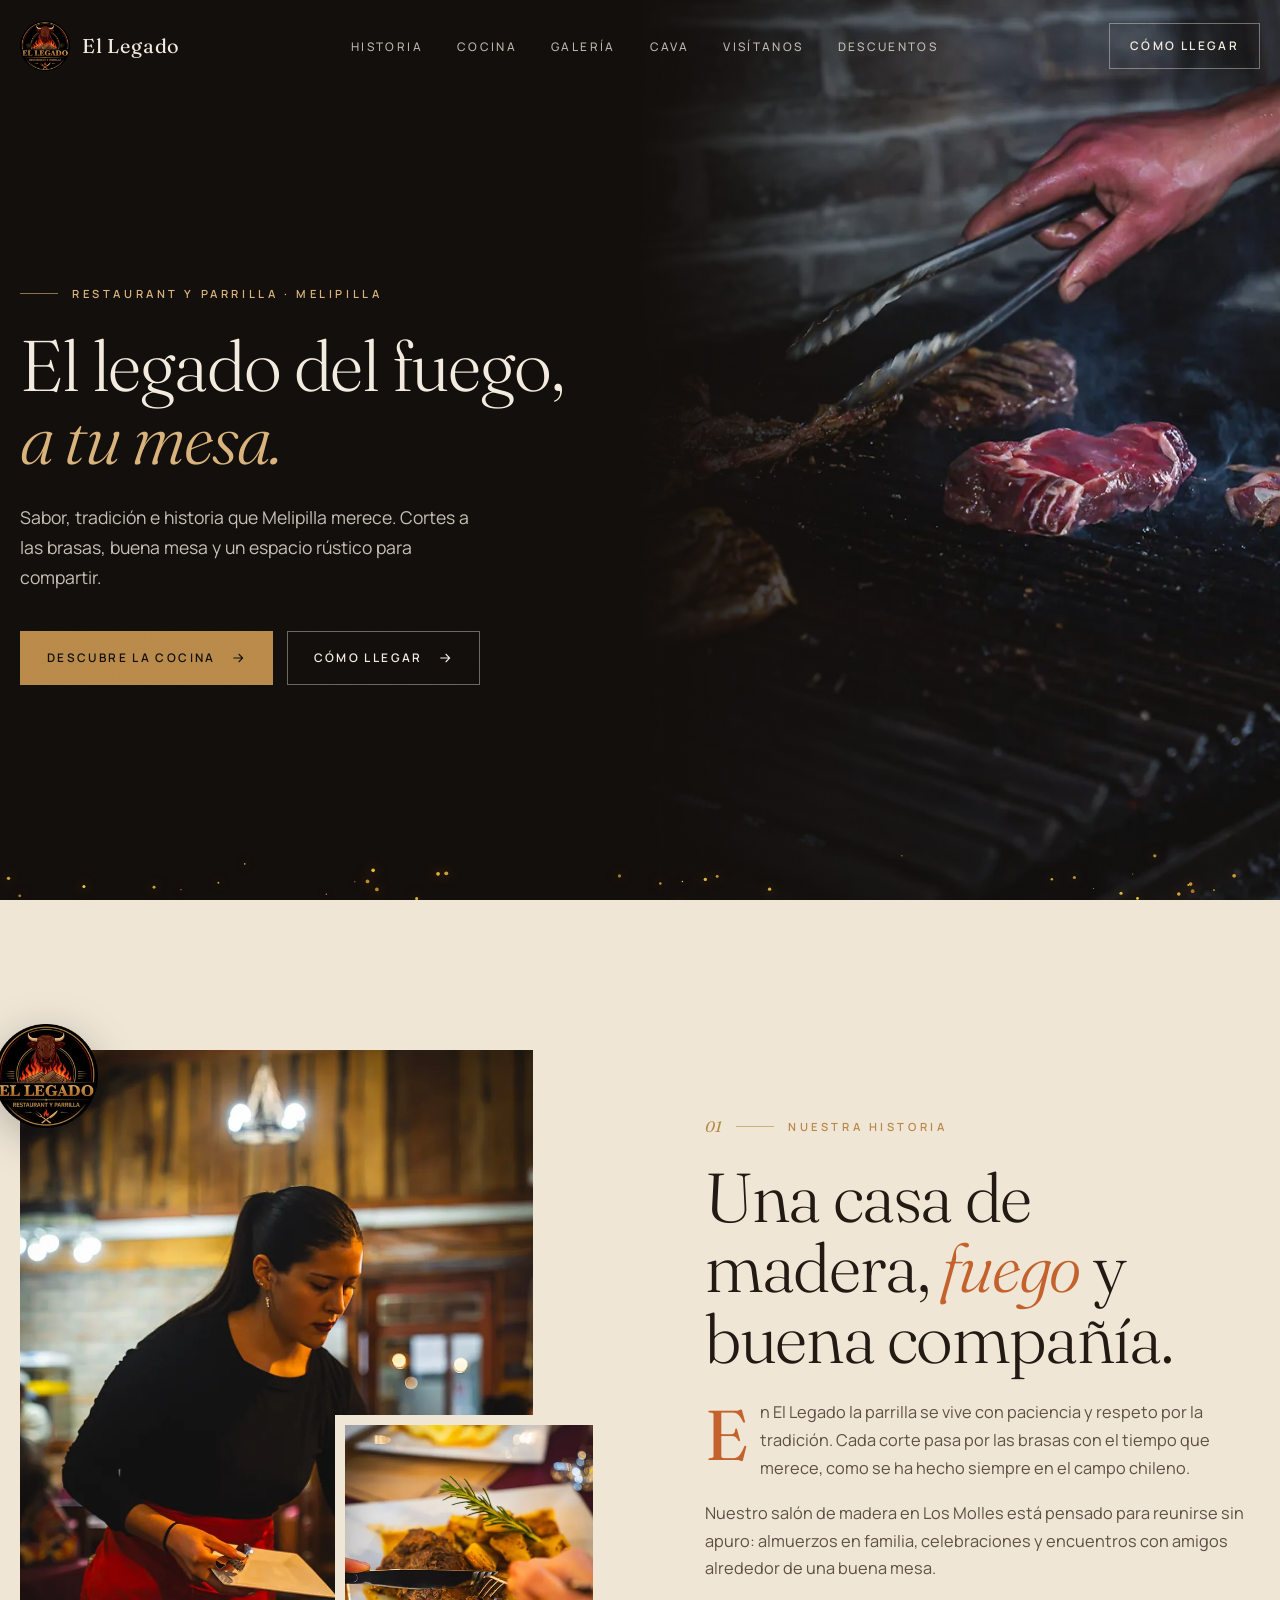
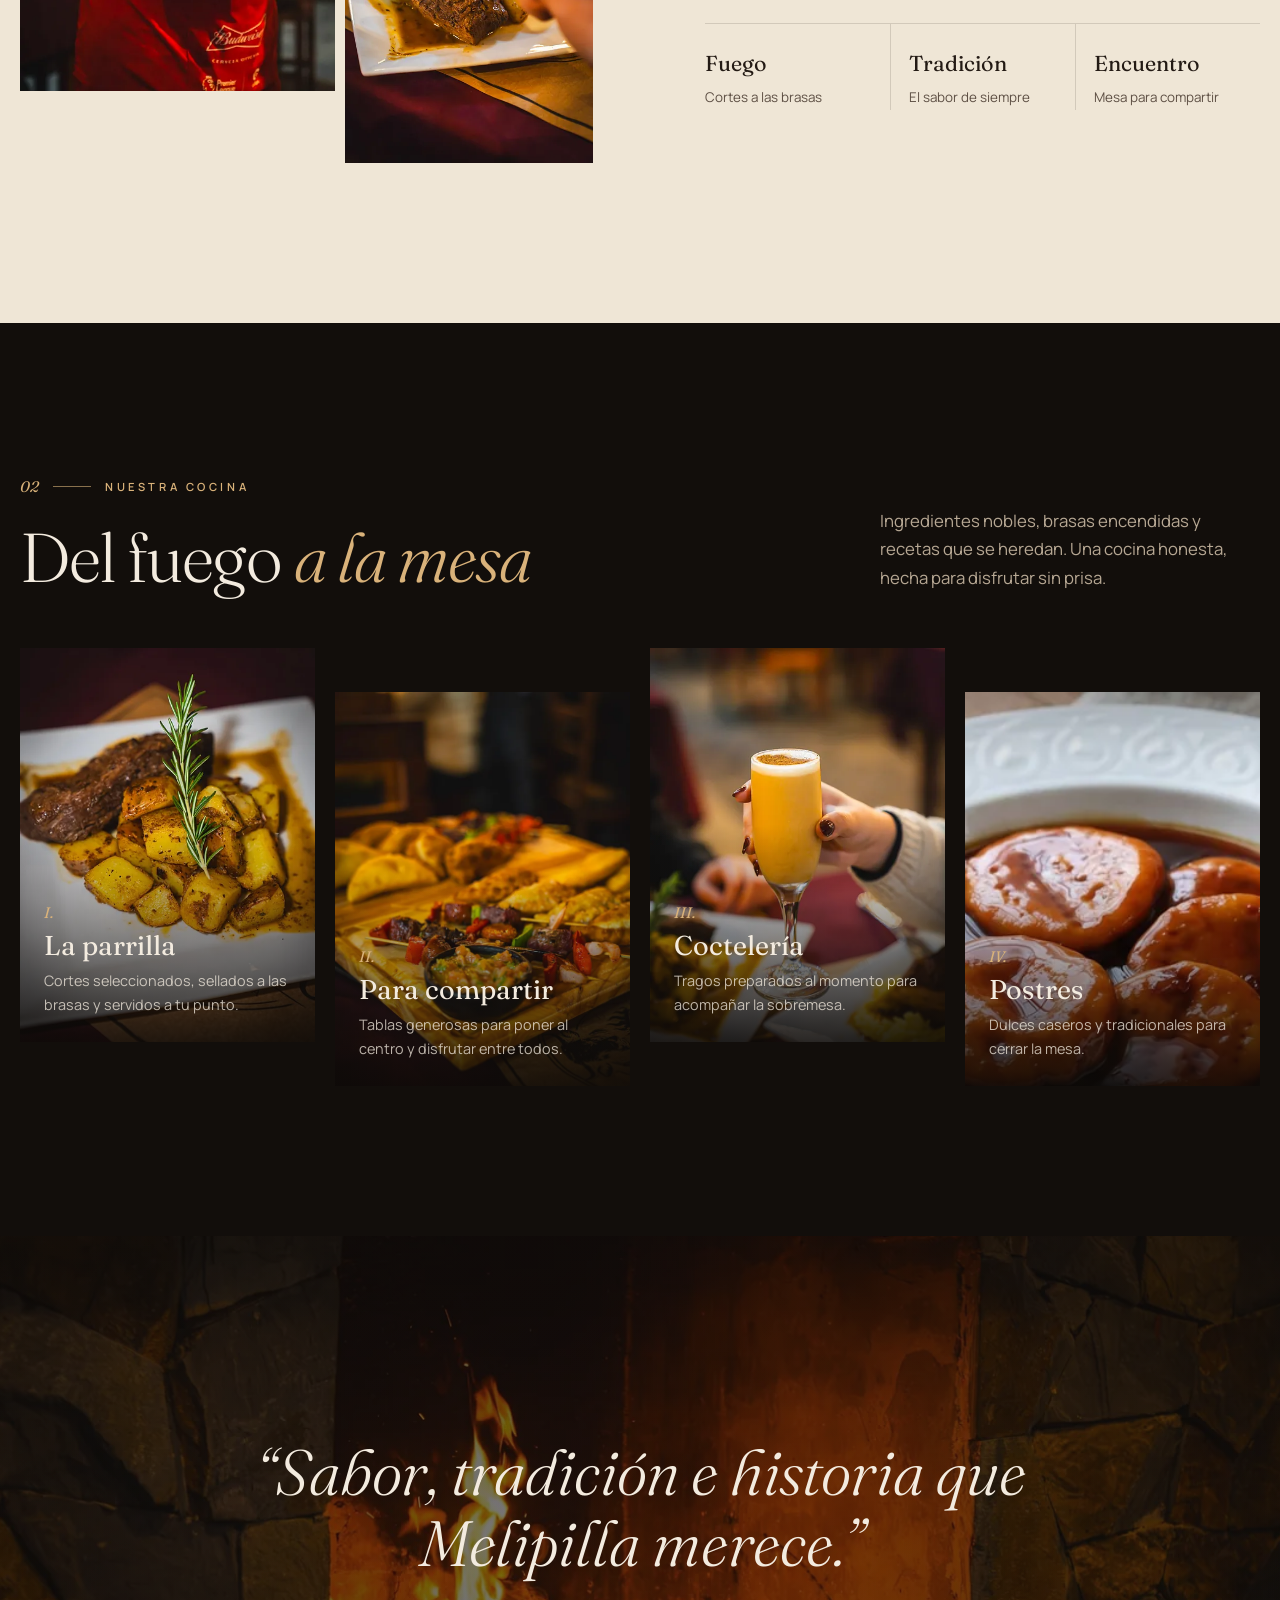
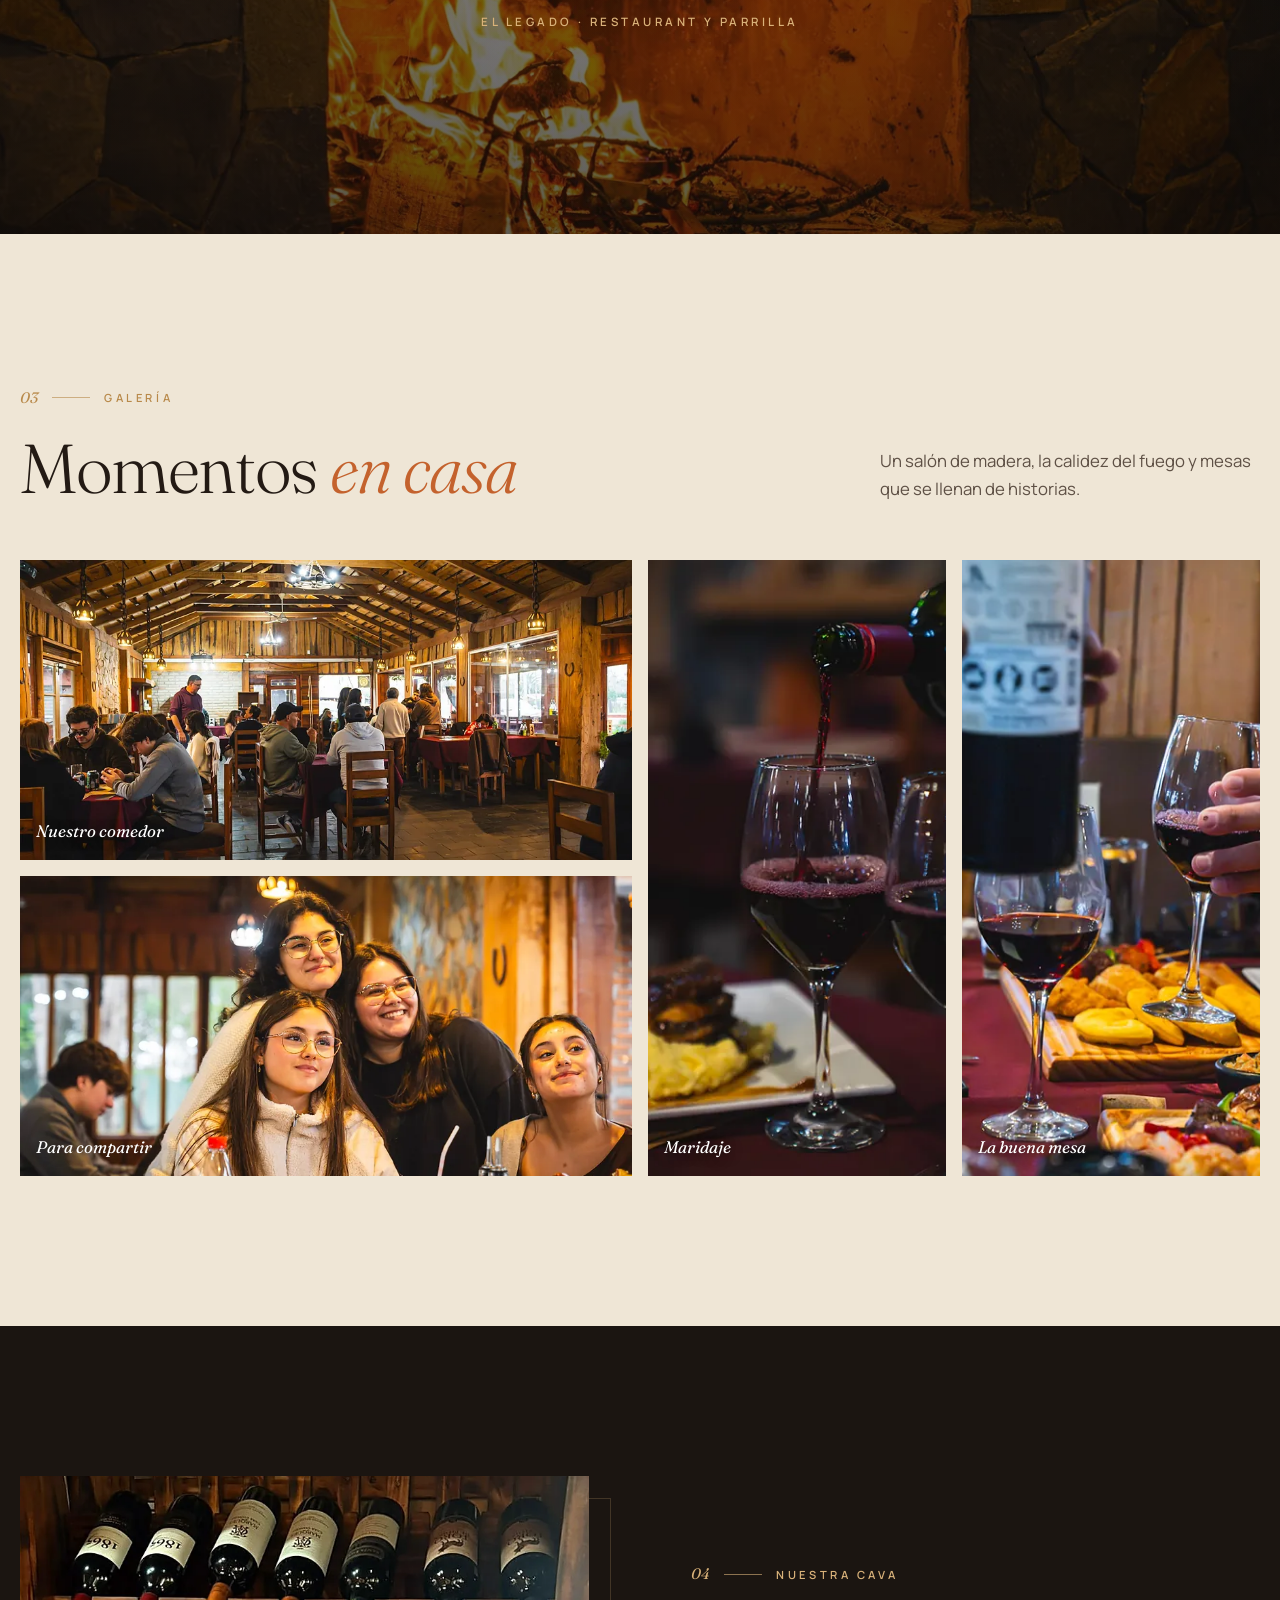
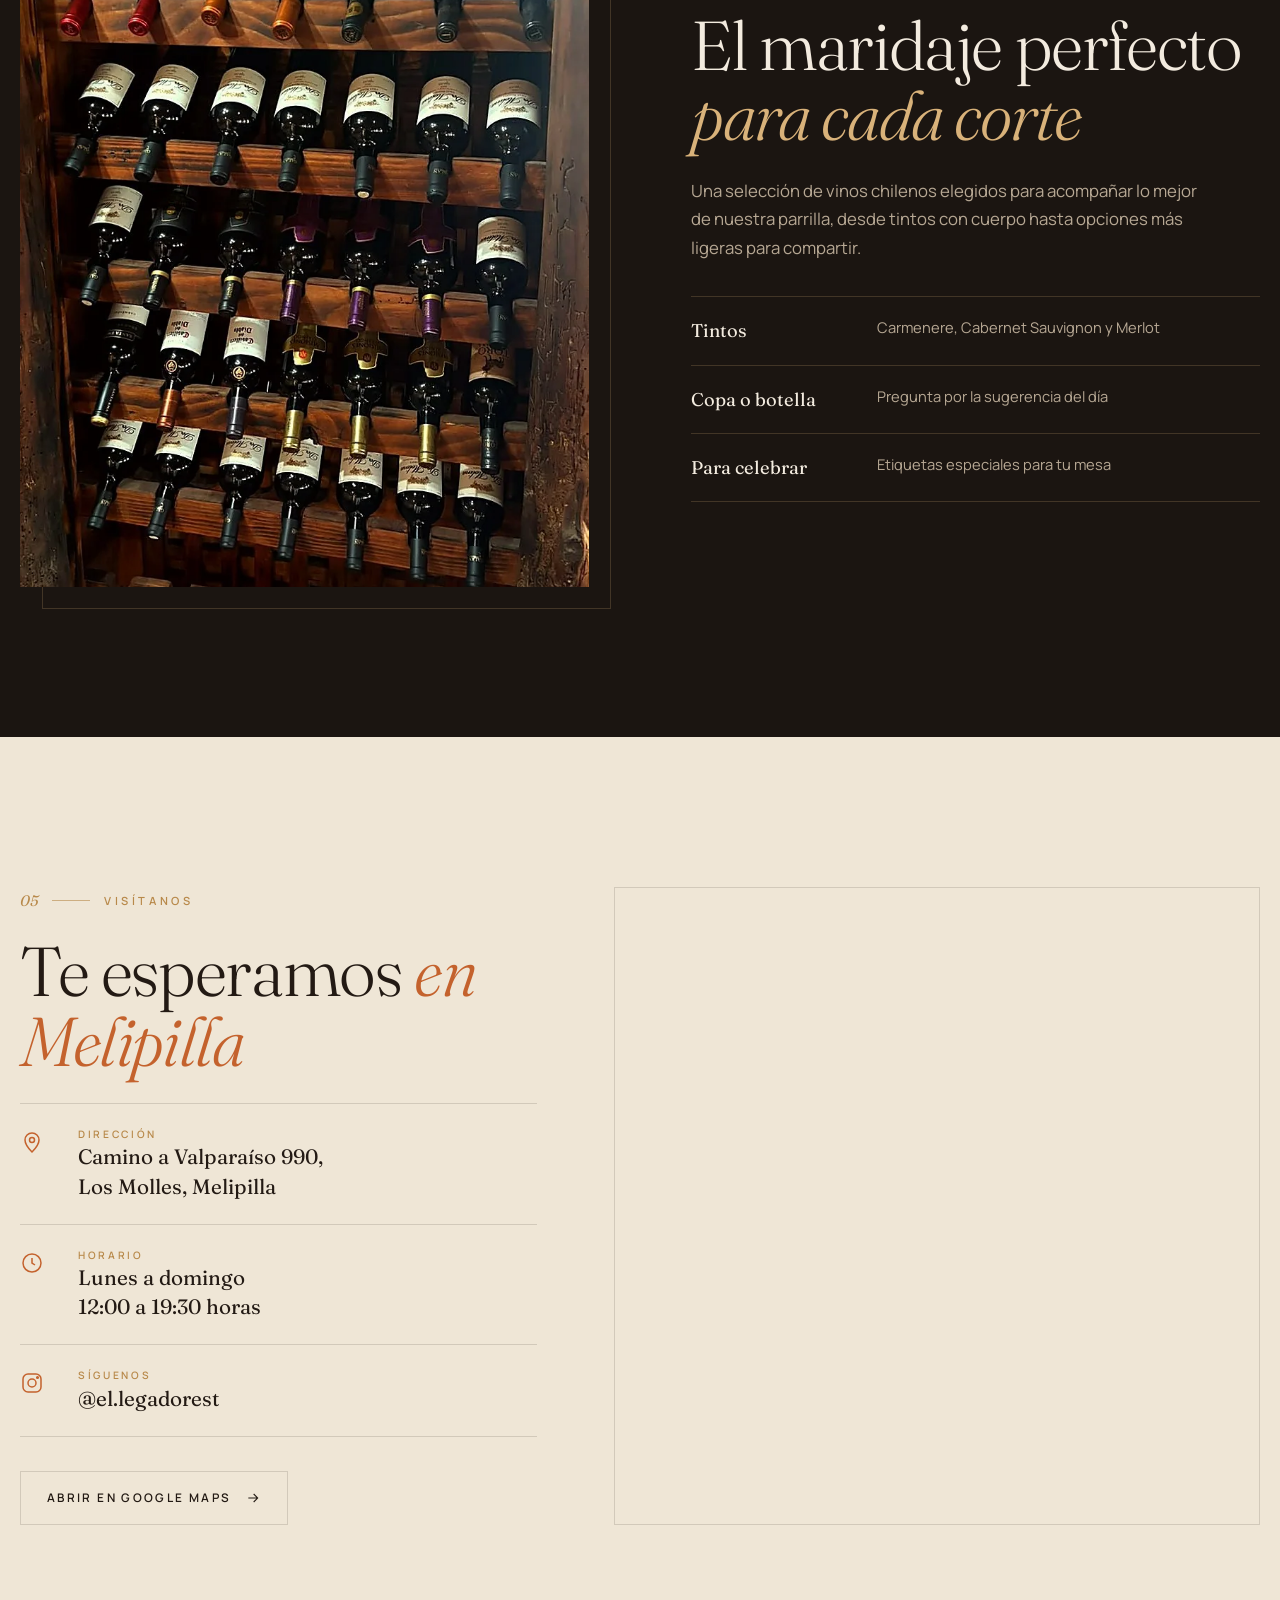
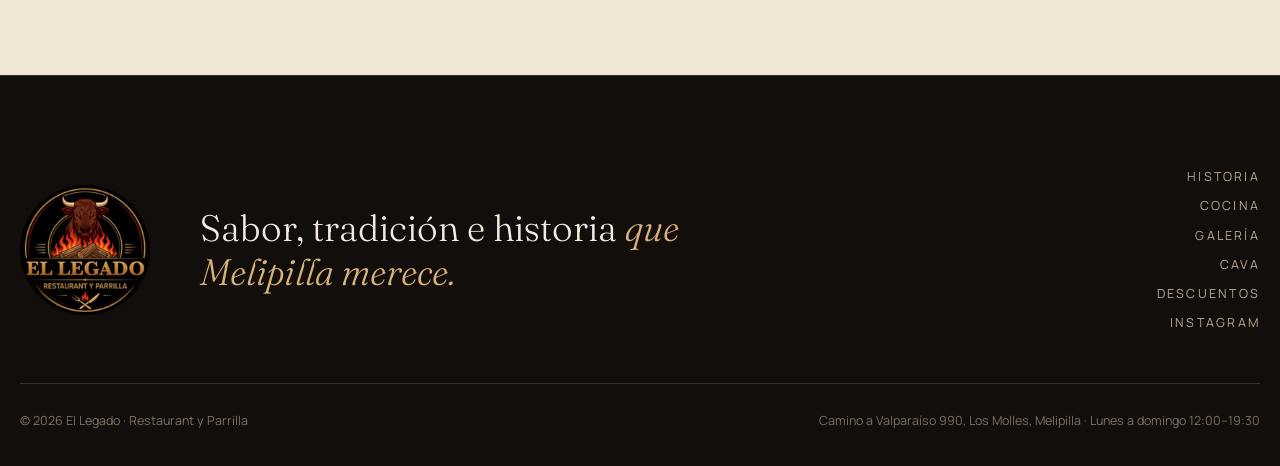
==== commit 32fd7db8: "Add files via upload" ====
--- a/index.html
+++ b/index.html
@@ -2,14 +2,15 @@
 <html lang="es">
 <head>
   <meta charset="UTF-8">
-  <meta name="viewport" content="width=device-width, initial-scale=1.0">
+  <meta name="viewport" content="width=device-width, initial-scale=1.0, viewport-fit=cover">
+  <meta name="theme-color" content="#120e0b">
   <title>Restaurant y Parrilla en Melipilla | El Legado</title>
   <meta name="description" content="Restaurant El Legado, Melipilla. Sabor, tradición e historia que Melipilla merece. Parrilla en Camino a Valparaíso 990, Los Molles. Lunes a domingo de 12:00 a 19:30.">
   <link rel="icon" href="img/favicon.png">
   <link rel="preconnect" href="https://fonts.googleapis.com">
   <link rel="preconnect" href="https://fonts.gstatic.com" crossorigin>
   <link href="https://fonts.googleapis.com/css2?family=Fraunces:ital,opsz,wght@0,9..144,300;0,9..144,400;0,9..144,500;1,9..144,300;1,9..144,400&family=Manrope:wght@300;400;500;600&display=swap" rel="stylesheet">
-  <link rel="stylesheet" href="css/styles.css">
+  <link rel="stylesheet" href="css/styles.css?v=4">
 </head>
 <body>
 
@@ -205,6 +206,6 @@
     </div>
   </footer>
 
-  <script src="js/main.js"></script>
+  <script src="js/main.js?v=4"></script>
 </body>
 </html>
--- a/css/styles.css
+++ b/css/styles.css
@@ -19,7 +19,7 @@
 }
 
 * { margin: 0; padding: 0; box-sizing: border-box; }
-html { scroll-behavior: smooth; }
+html { scroll-behavior: smooth; background: var(--char); }
 body { font-family: var(--sans); background: var(--char); color: var(--cream); line-height: 1.7; -webkit-font-smoothing: antialiased; overflow-x: hidden; }
 a { color: inherit; text-decoration: none; }
 img { display: block; max-width: 100%; }
@@ -64,8 +64,9 @@
 .light .btn-ghost:hover { border-color: var(--ember); color: var(--ember); }
 
 /* Header */
-header { position: fixed; inset: 0 0 auto; z-index: 50; transition: background .4s, border-color .4s, padding .4s; border-bottom: 1px solid transparent; padding: 14px 0; }
-header.solid { background: rgba(18,14,11,.92); backdrop-filter: blur(12px); border-color: var(--line-dark); padding: 6px 0; }
+/* La barra cubre también la zona del notch / Dynamic Island (safe-area) */
+header { position: fixed; inset: 0 0 auto; z-index: 50; transition: background .4s, border-color .4s, padding .4s; border-bottom: 1px solid transparent; padding: calc(14px + env(safe-area-inset-top)) env(safe-area-inset-right) 14px env(safe-area-inset-left); }
+header.solid { background: rgba(18,14,11,.94); -webkit-backdrop-filter: blur(12px); backdrop-filter: blur(12px); border-color: var(--line-dark); padding-top: calc(6px + env(safe-area-inset-top)); padding-bottom: 6px; }
 .nav { display: flex; align-items: center; justify-content: space-between; gap: 24px; height: 64px; }
 .brand { display: flex; align-items: center; gap: 12px; }
 .brand img { width: 50px; height: 50px; transition: width .4s, height .4s; }
@@ -86,7 +87,8 @@
 
 .overlay-menu {
   position: fixed; inset: 0; z-index: 60; background: var(--char);
-  display: flex; flex-direction: column; justify-content: center; padding: 100px 28px 40px;
+  display: flex; flex-direction: column; justify-content: center;
+  padding: calc(100px + env(safe-area-inset-top)) calc(28px + env(safe-area-inset-right)) calc(40px + env(safe-area-inset-bottom)) calc(28px + env(safe-area-inset-left));
   opacity: 0; pointer-events: none; transition: opacity .4s;
 }
 body.menu-open .overlay-menu { opacity: 1; pointer-events: auto; }
@@ -179,7 +181,7 @@
 .map iframe { position: absolute; inset: 0; width: 100%; height: 100%; border: 0; filter: sepia(.25) saturate(.85) contrast(1.02); }
 
 /* Footer */
-footer { background: var(--char); padding: 90px 0 34px; border-top: 1px solid var(--line-dark); }
+footer { background: var(--char); padding: 90px 0 calc(34px + env(safe-area-inset-bottom)); border-top: 1px solid var(--line-dark); }
 .foot-top { display: grid; grid-template-columns: auto 1fr auto; gap: 50px; align-items: center; padding-bottom: 50px; border-bottom: 1px solid var(--line-dark); }
 .foot-top img { width: 130px; }
 .foot-top p { font-family: var(--serif); font-weight: 300; font-size: clamp(1.6rem, 3vw, 2.3rem); line-height: 1.2; max-width: 520px; }
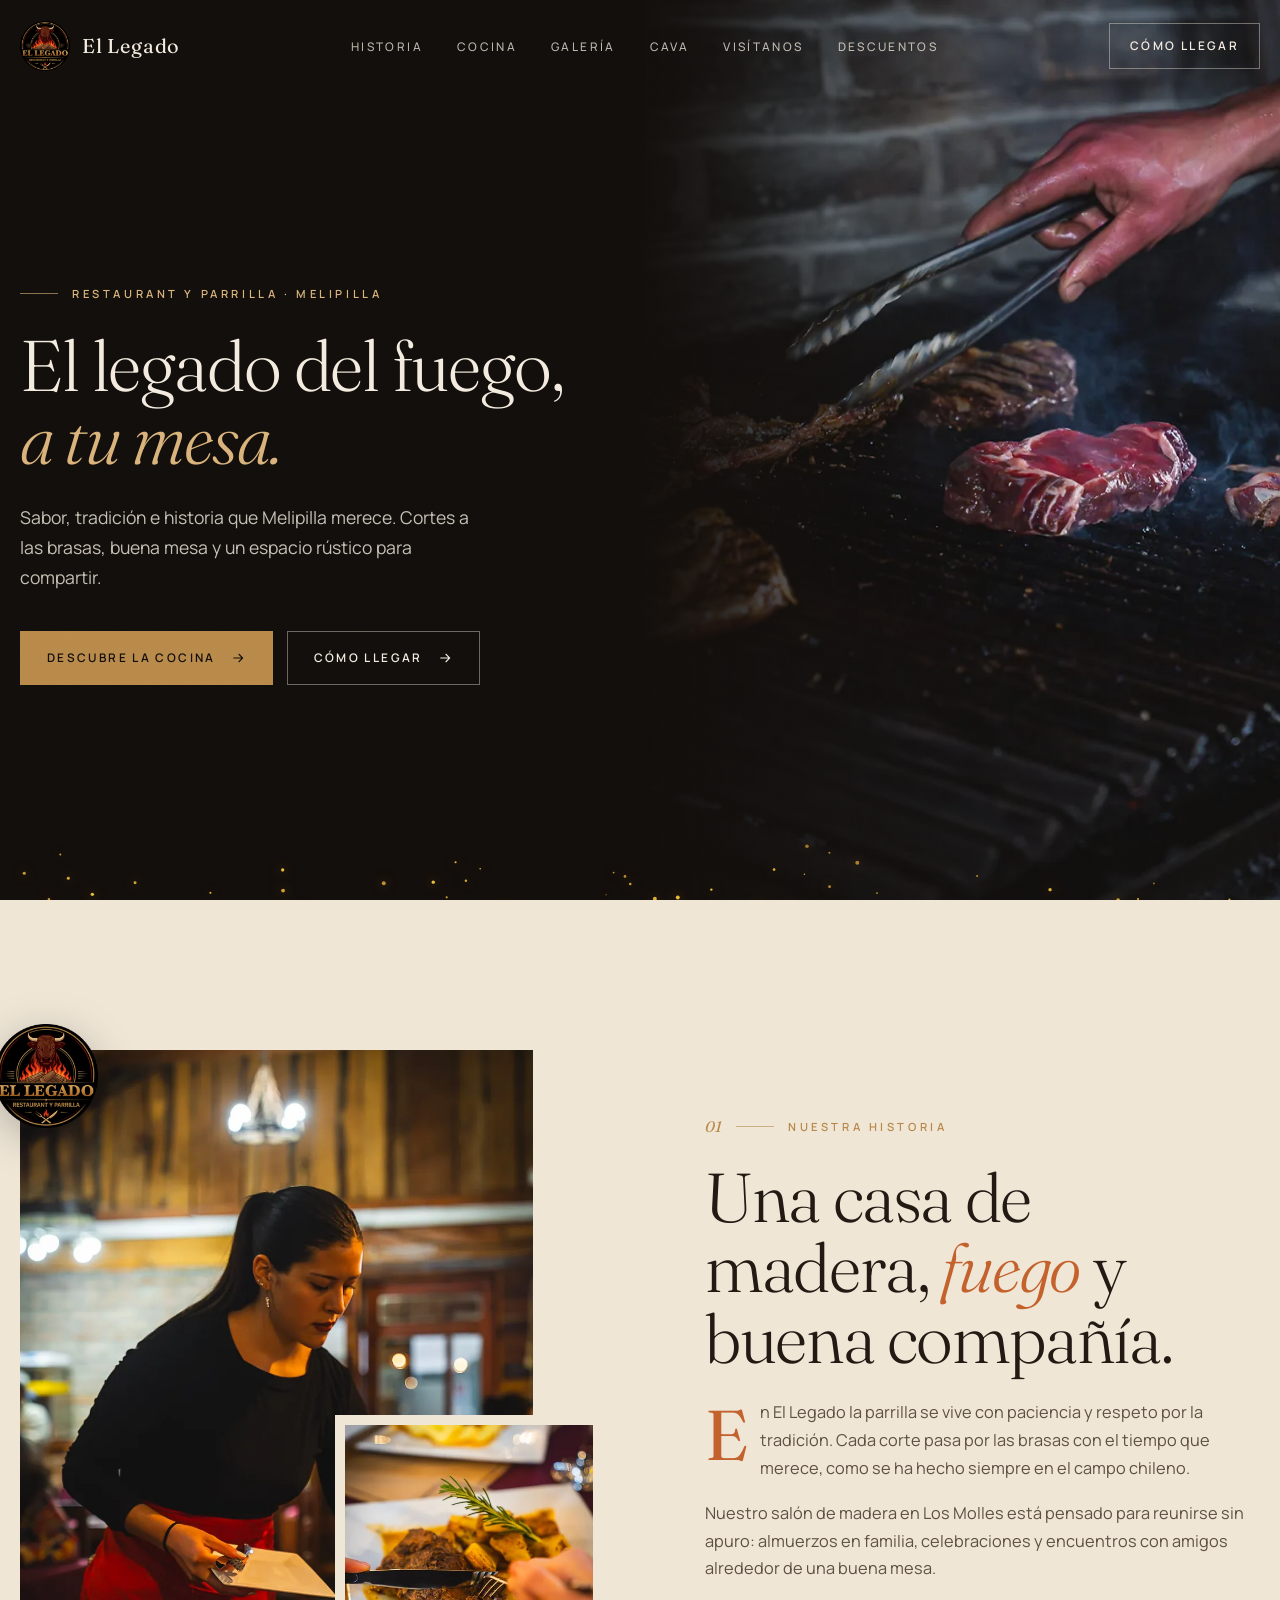
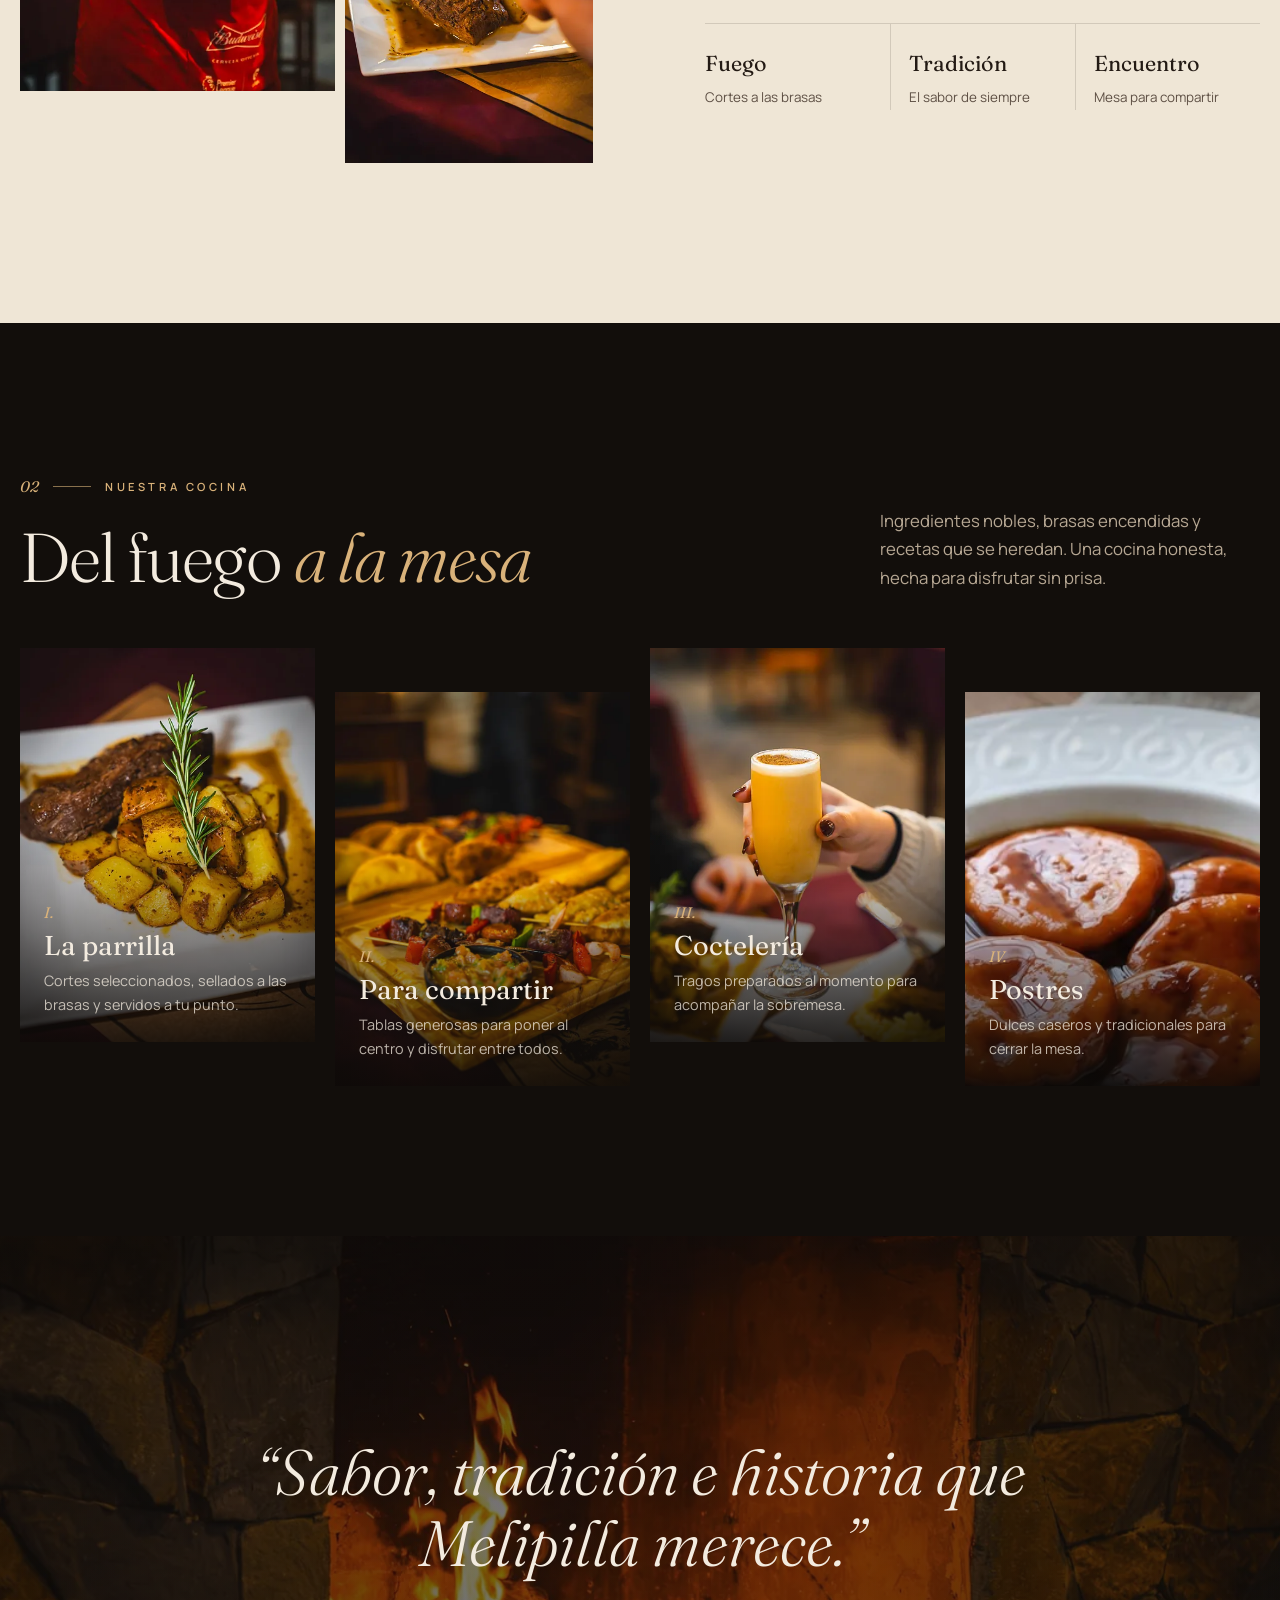
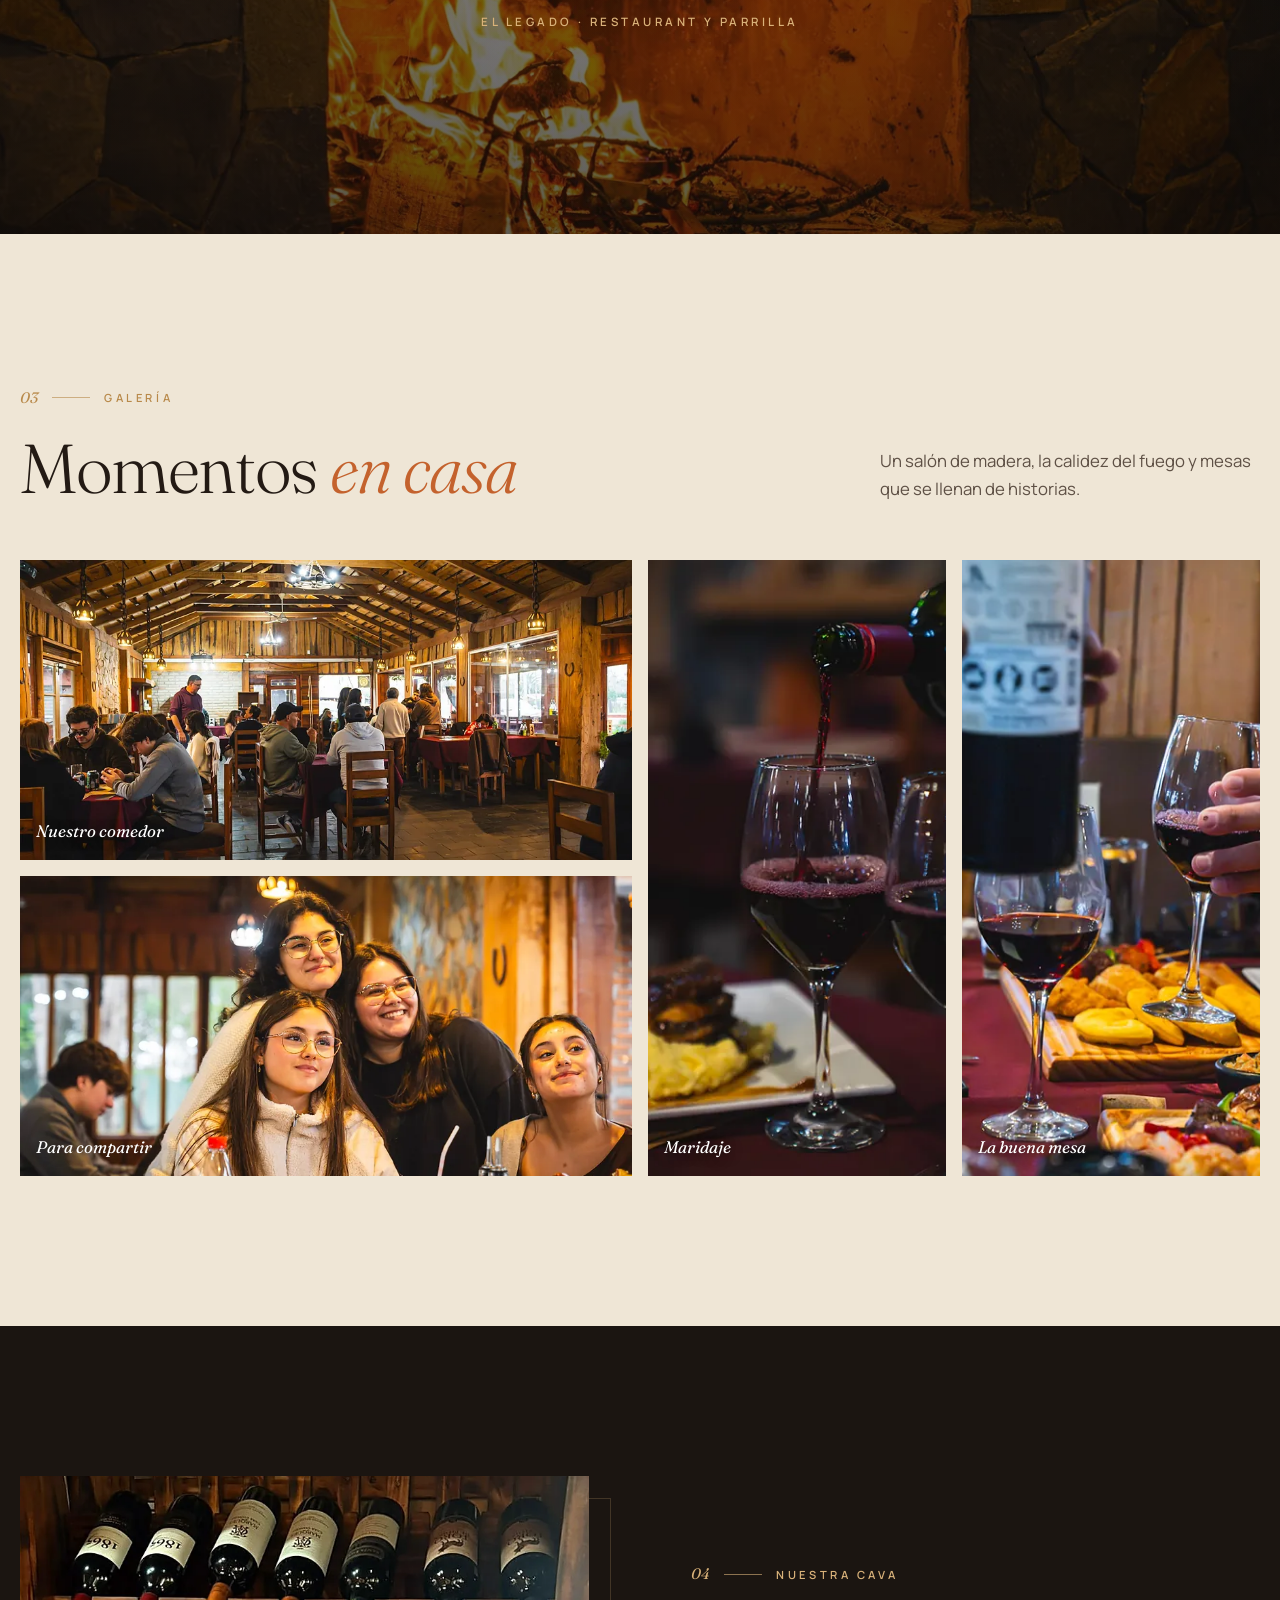
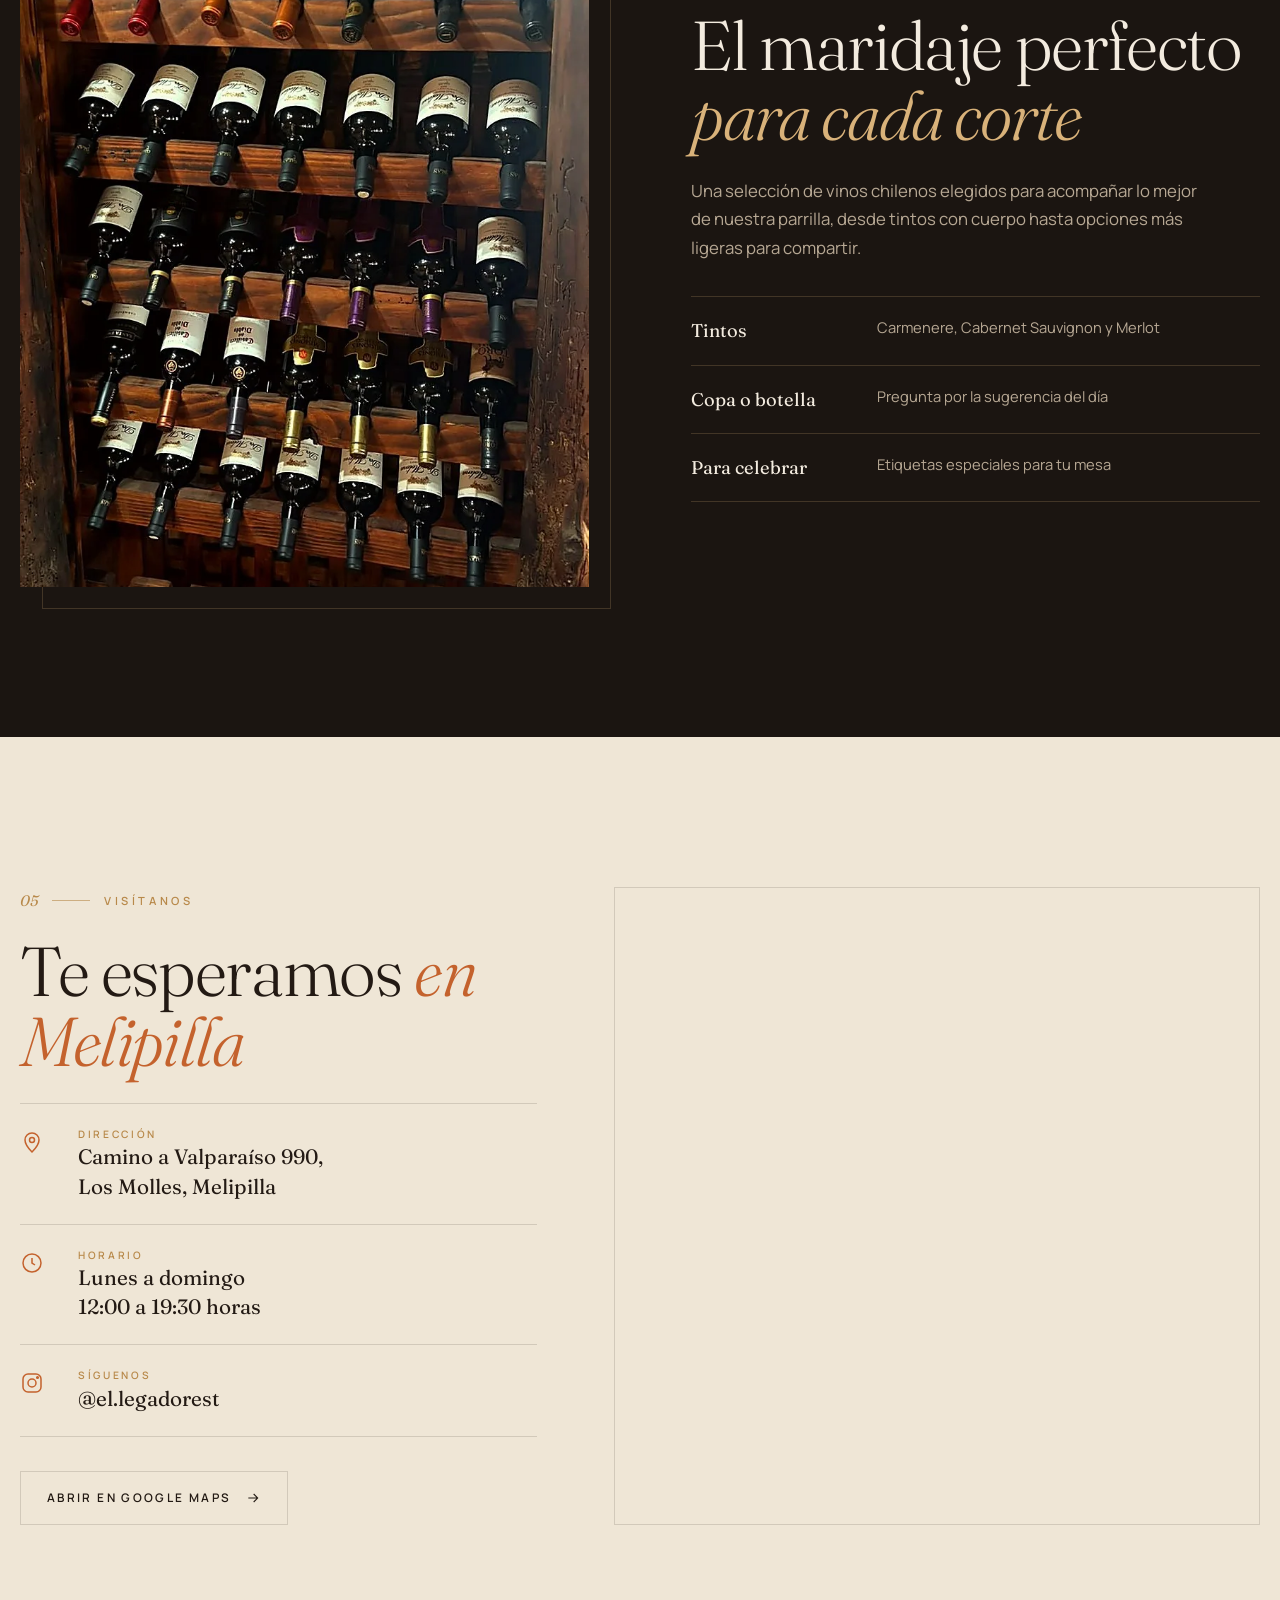
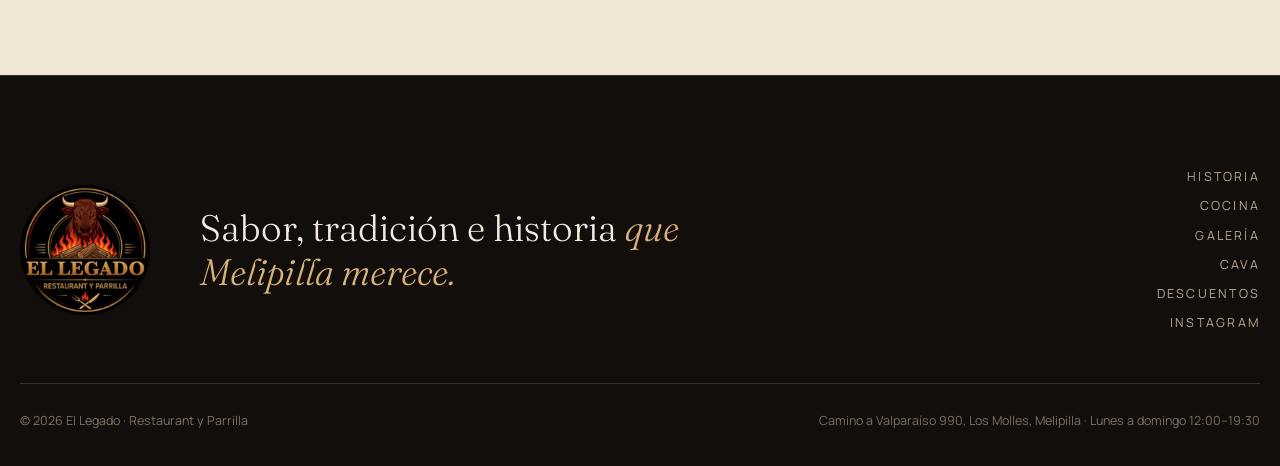
==== commit e0cc6a54: "Add files via upload" ====
--- a/index.html
+++ b/index.html
@@ -10,7 +10,7 @@
   <link rel="preconnect" href="https://fonts.googleapis.com">
   <link rel="preconnect" href="https://fonts.gstatic.com" crossorigin>
   <link href="https://fonts.googleapis.com/css2?family=Fraunces:ital,opsz,wght@0,9..144,300;0,9..144,400;0,9..144,500;1,9..144,300;1,9..144,400&family=Manrope:wght@300;400;500;600&display=swap" rel="stylesheet">
-  <link rel="stylesheet" href="css/styles.css?v=4">
+  <link rel="stylesheet" href="css/styles.css?v=6">
 </head>
 <body>
 
@@ -206,6 +206,6 @@
     </div>
   </footer>
 
-  <script src="js/main.js?v=4"></script>
+  <script src="js/main.js?v=6"></script>
 </body>
 </html>
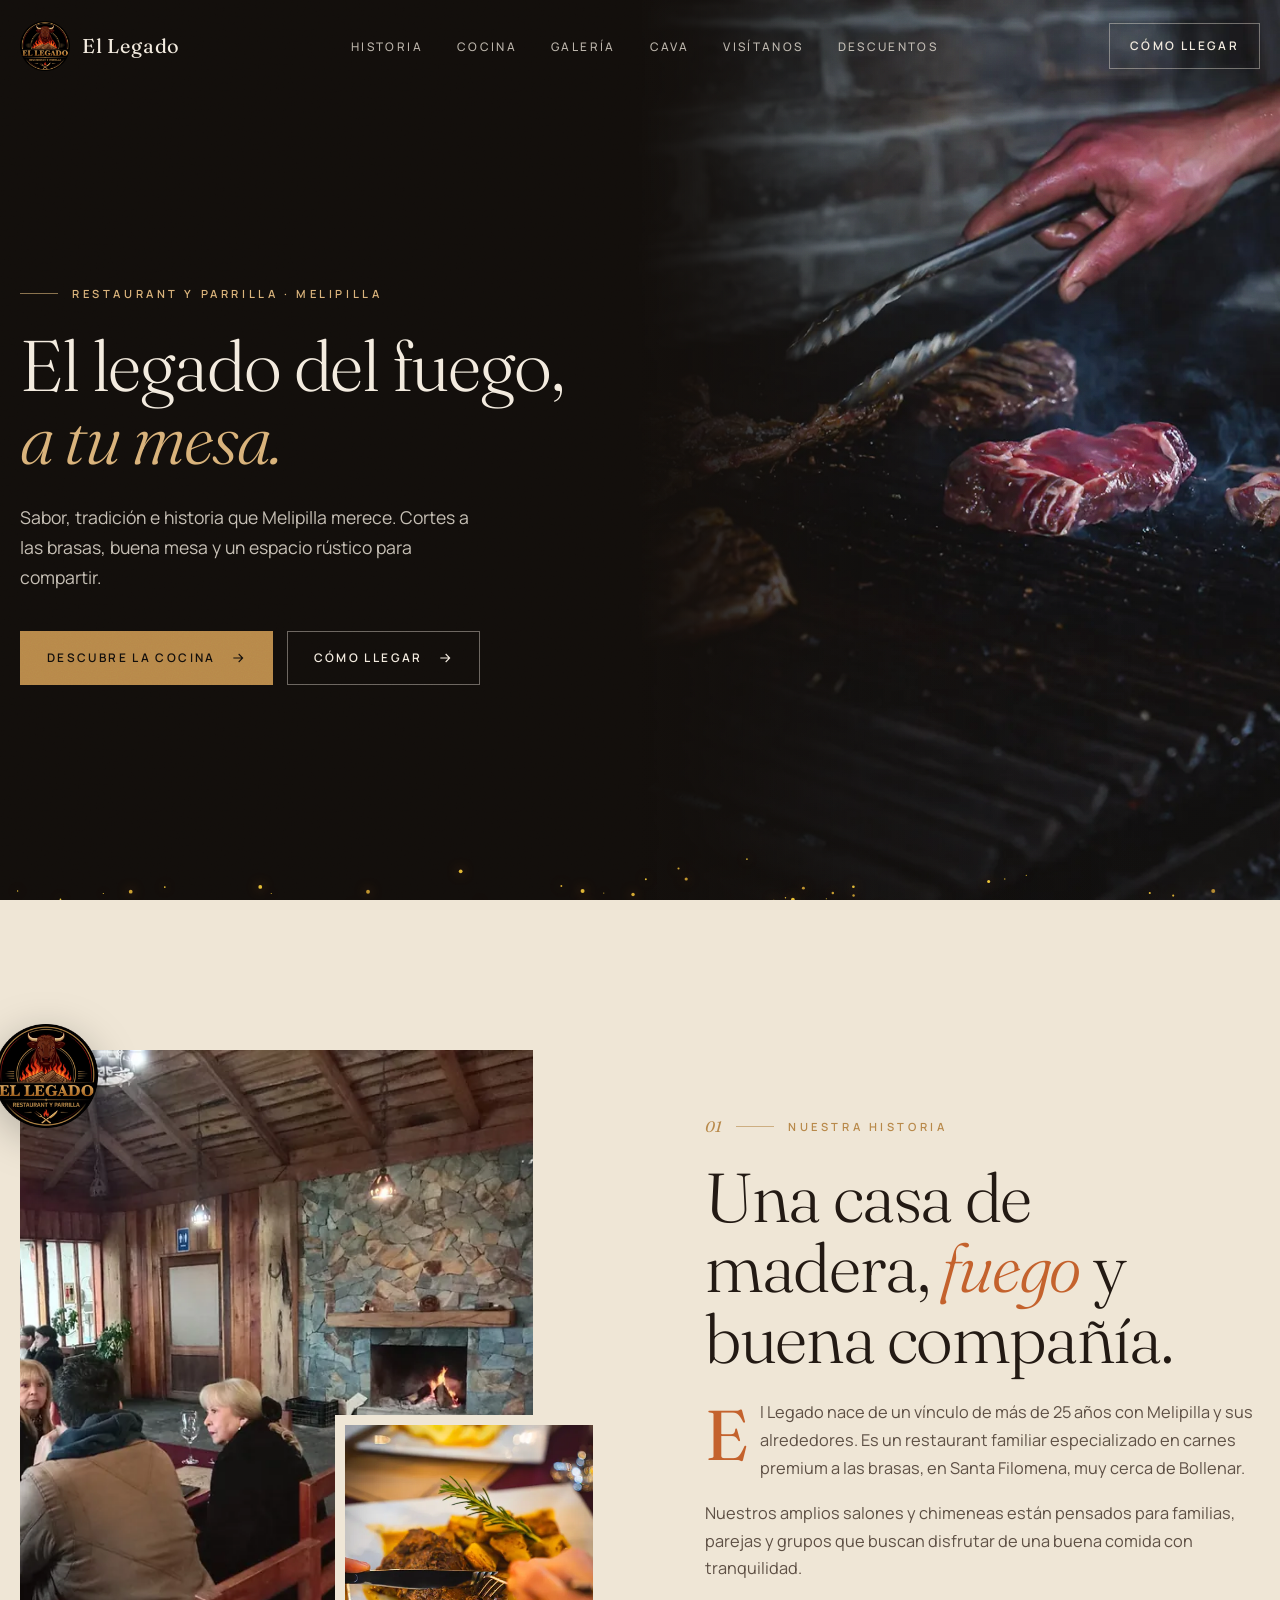
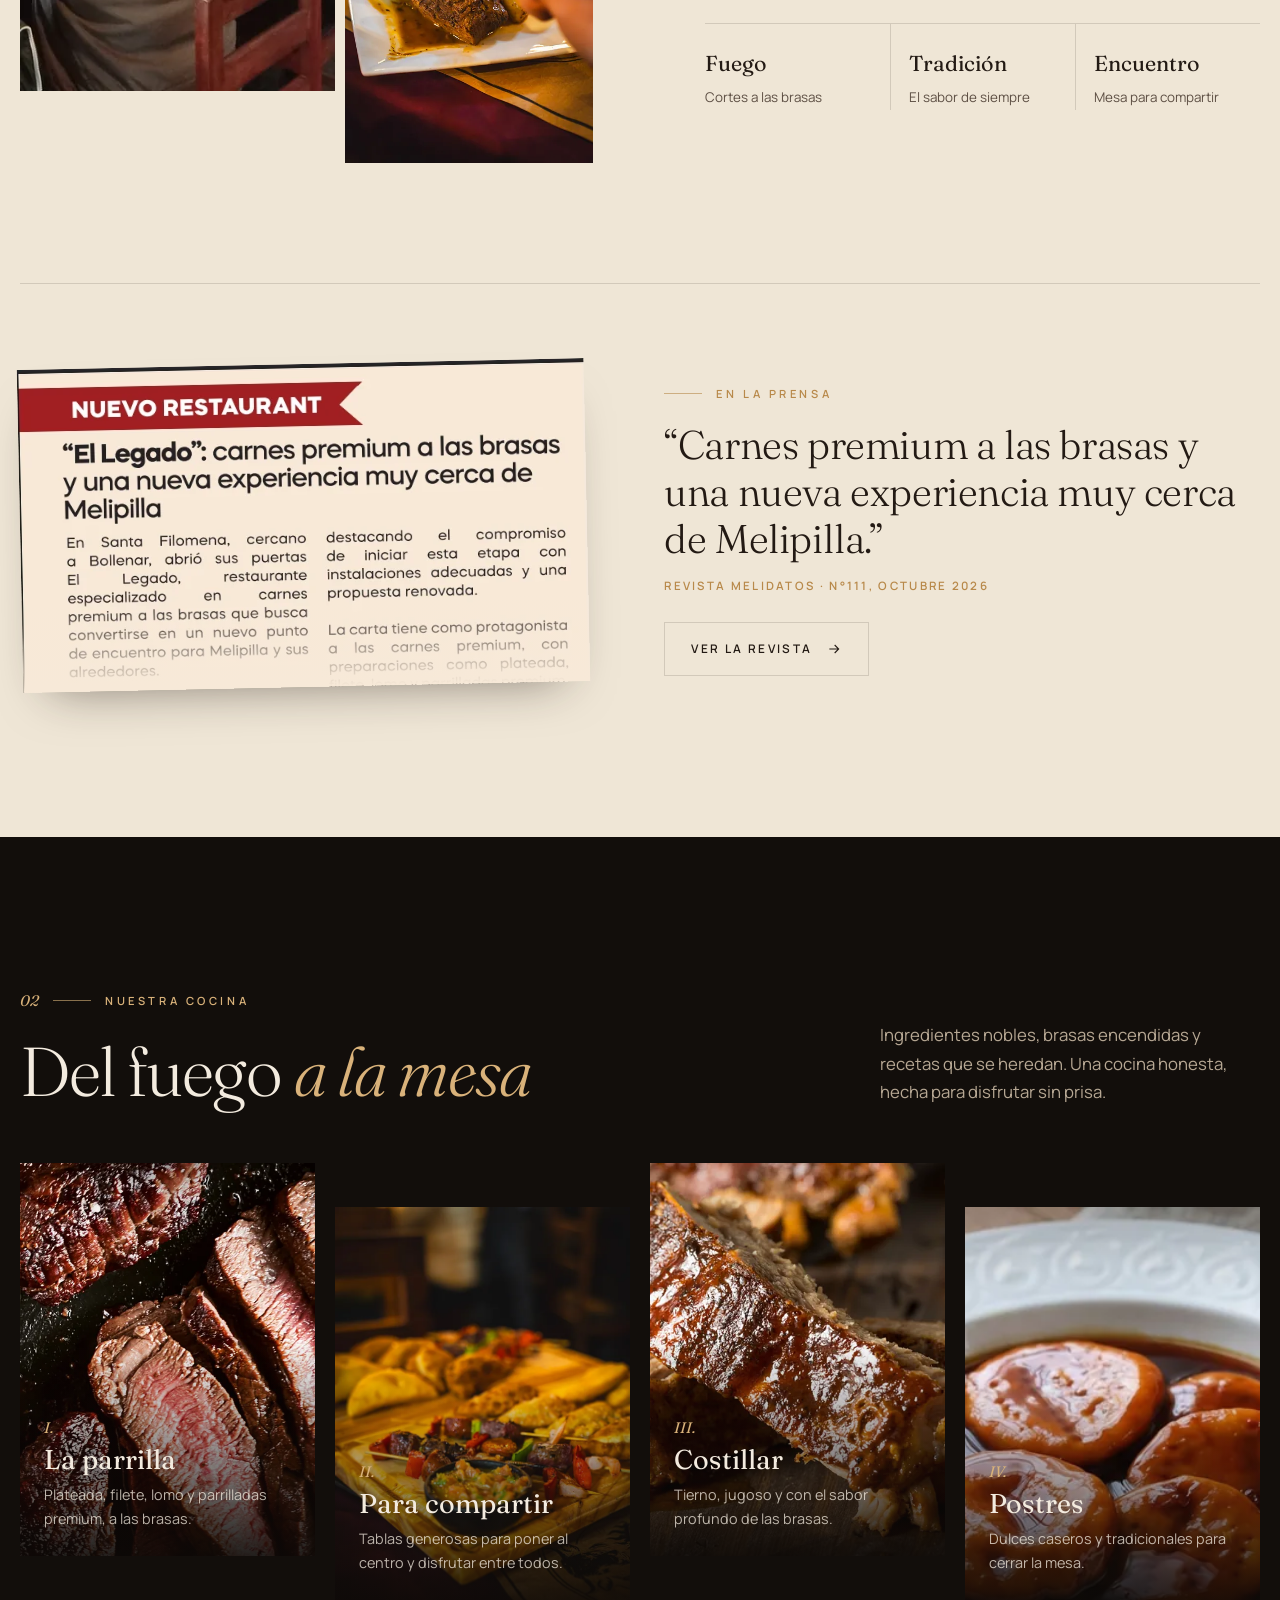
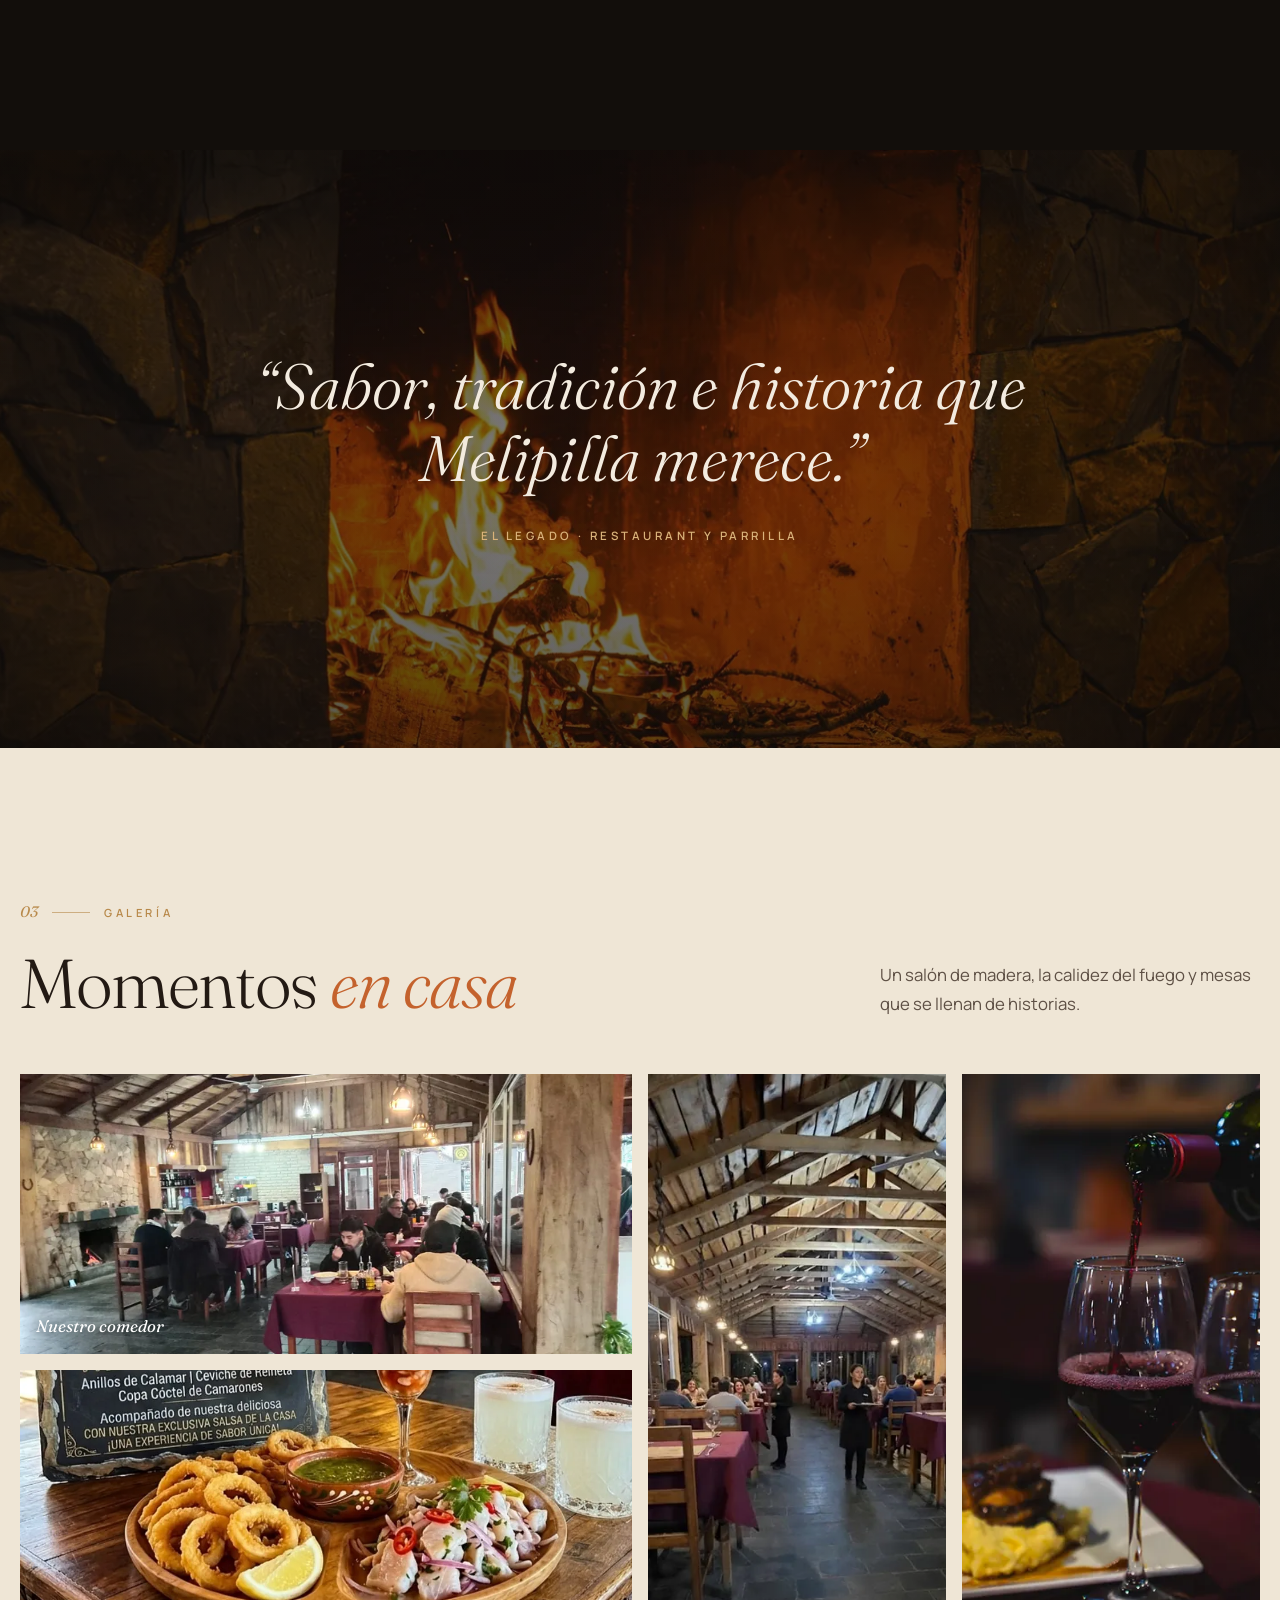
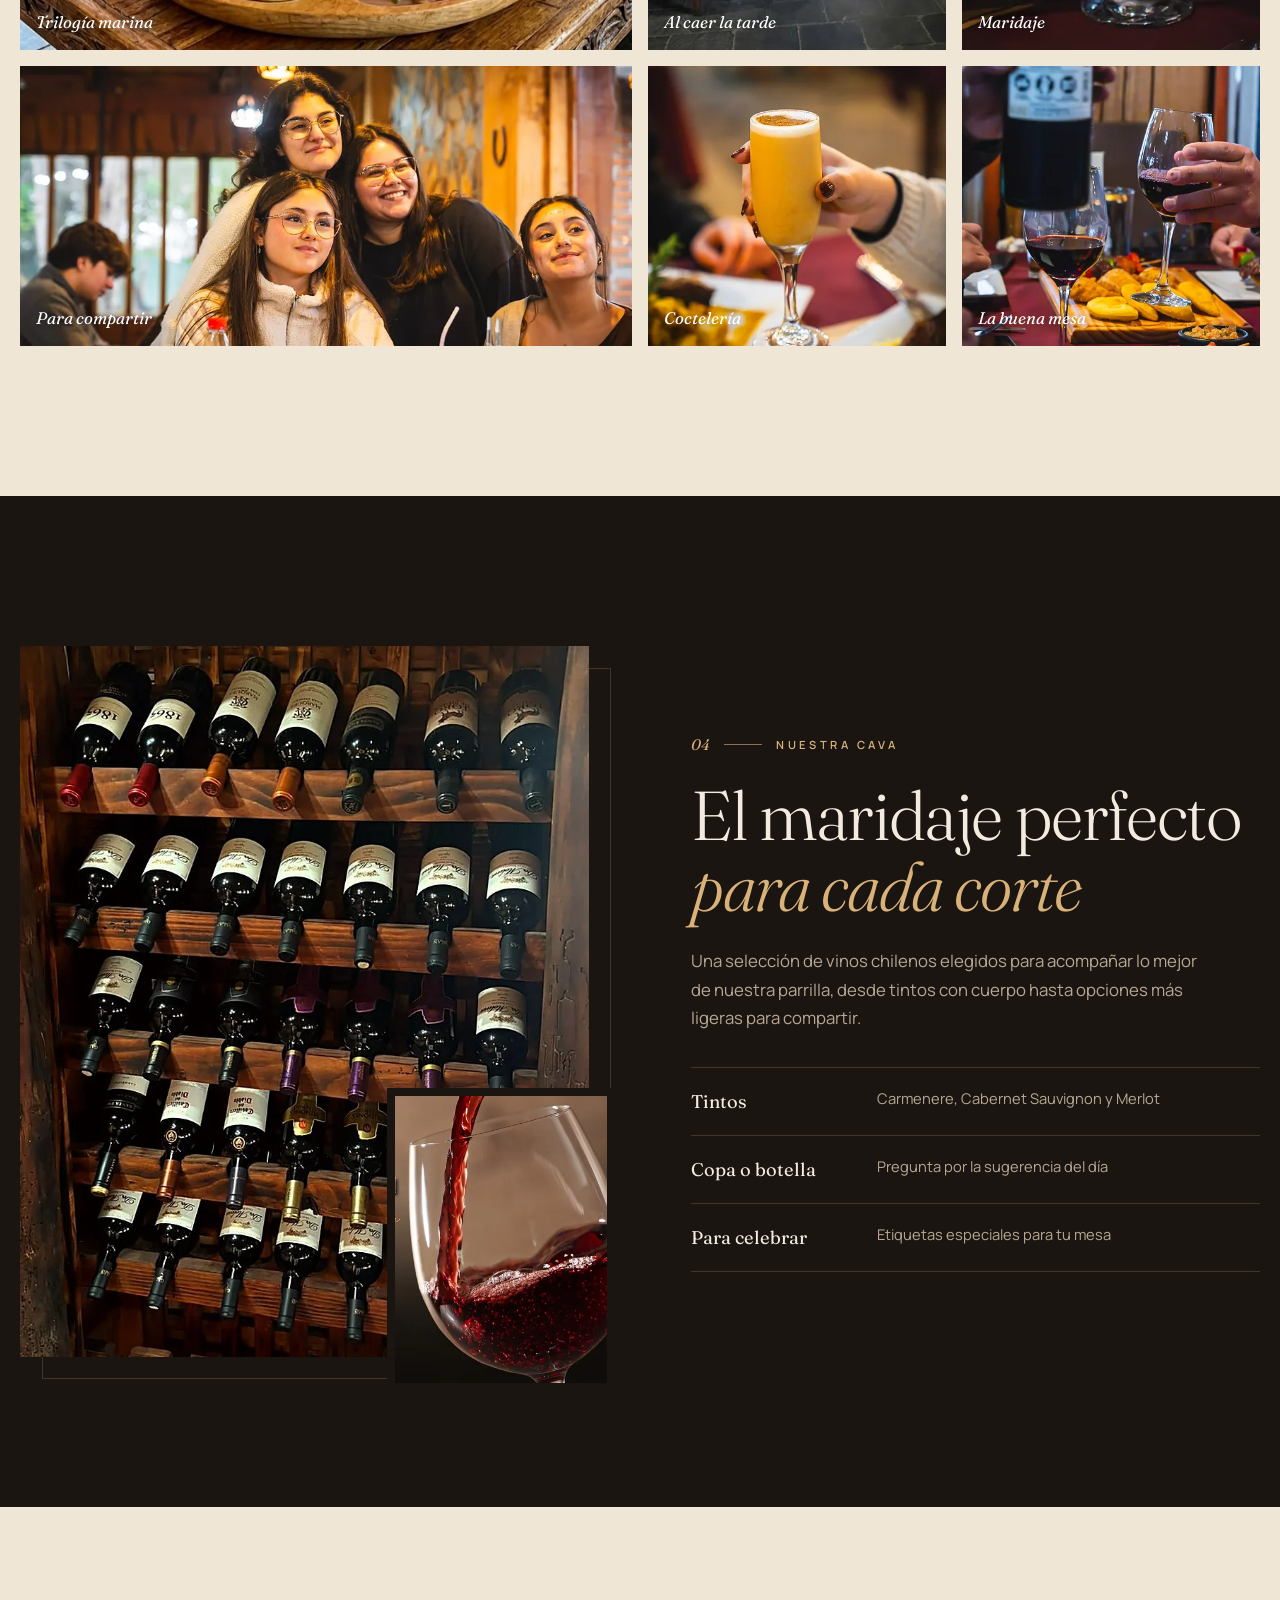
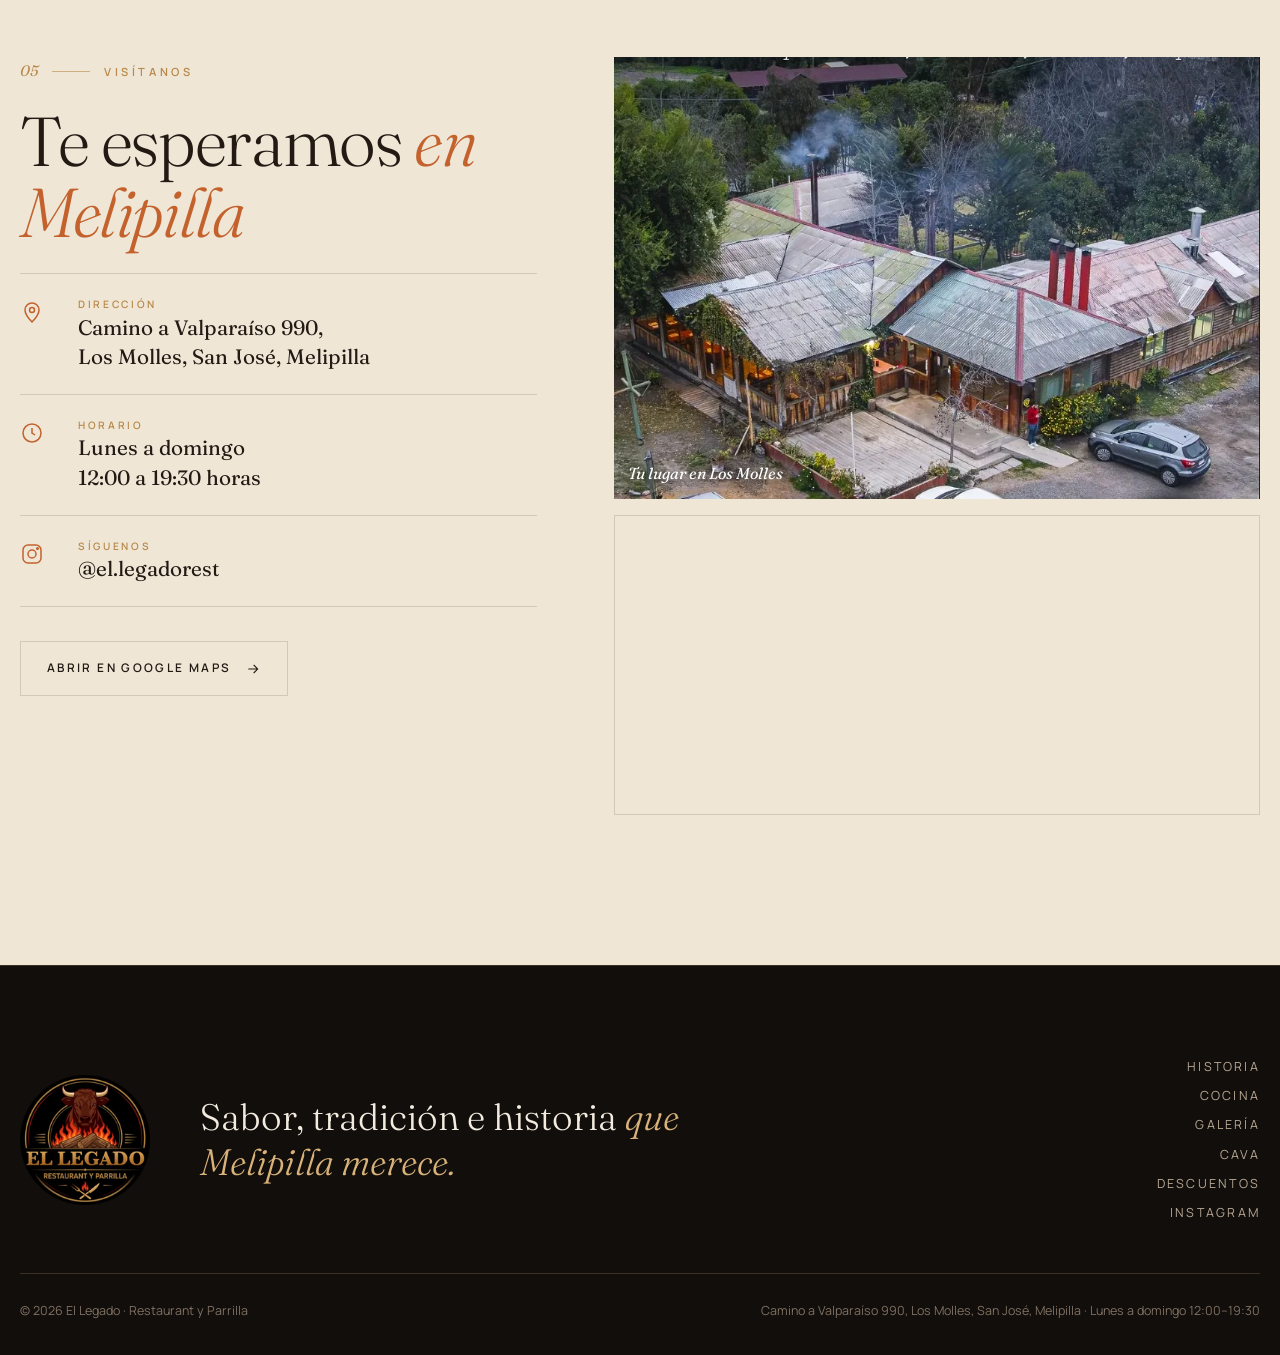
==== commit 47f67fd9: "Add files via upload" ====
--- a/index.html
+++ b/index.html
@@ -10,7 +10,7 @@
   <link rel="preconnect" href="https://fonts.googleapis.com">
   <link rel="preconnect" href="https://fonts.gstatic.com" crossorigin>
   <link href="https://fonts.googleapis.com/css2?family=Fraunces:ital,opsz,wght@0,9..144,300;0,9..144,400;0,9..144,500;1,9..144,300;1,9..144,400&family=Manrope:wght@300;400;500;600&display=swap" rel="stylesheet">
-  <link rel="stylesheet" href="css/styles.css?v=6">
+  <link rel="stylesheet" href="css/styles.css?v=10">
 </head>
 <body>
 
@@ -40,7 +40,7 @@
     <a class="big js-close" href="#cava"><i>04</i>Cava</a>
     <a class="big js-close" href="#visitanos"><i>05</i>Visítanos</a>
     <a class="big" href="descuentos.html"><i>06</i>Descuentos</a>
-    <div class="meta">Camino a Valparaíso 990, Los Molles, Melipilla<br>Lunes a domingo · 12:00 a 19:30</div>
+    <div class="meta">Camino a Valparaíso 990, Los Molles, San José, Melipilla<br>Lunes a domingo · 12:00 a 19:30</div>
   </nav>
 
   <section class="hero" id="inicio">
@@ -64,15 +64,15 @@
   <section class="section light" id="historia">
     <div class="container story-grid">
       <div class="story-photos reveal">
-        <img class="main-ph" src="img/salon-900.webp" srcset="img/salon-480.webp 480w, img/salon-900.webp 900w" sizes="(max-width: 980px) 85vw, 520px" alt="Garzona atendiendo en el salón de madera de El Legado" loading="lazy">
+        <img class="main-ph" src="img/salon-chimenea-960.webp" srcset="img/salon-chimenea-560.webp 560w, img/salon-chimenea-960.webp 960w" sizes="(max-width: 980px) 85vw, 520px" alt="Salón de madera y piedra de El Legado con la chimenea encendida" loading="lazy">
         <img class="small-ph" src="img/carne-corte-480.webp" srcset="img/carne-corte-480.webp 480w, img/carne-corte-900.webp 900w" sizes="(max-width: 980px) 40vw, 260px" alt="Comensal cortando un corte de carne a la parrilla" loading="lazy">
         <img class="stamp" src="img/logo-sm.png" alt="">
       </div>
       <div class="story-text reveal">
         <span class="kicker"><span class="num">01</span><span class="bar"></span>Nuestra historia</span>
         <h2 class="display">Una casa de madera, <em>fuego</em> y buena compañía.</h2>
-        <p>En El Legado la parrilla se vive con paciencia y respeto por la tradición. Cada corte pasa por las brasas con el tiempo que merece, como se ha hecho siempre en el campo chileno.</p>
-        <p>Nuestro salón de madera en Los Molles está pensado para reunirse sin apuro: almuerzos en familia, celebraciones y encuentros con amigos alrededor de una buena mesa.</p>
+        <p>El Legado nace de un vínculo de más de 25 años con Melipilla y sus alrededores. Es un restaurant familiar especializado en carnes premium a las brasas, en Santa Filomena, muy cerca de Bollenar.</p>
+        <p>Nuestros amplios salones y chimeneas están pensados para familias, parejas y grupos que buscan disfrutar de una buena comida con tranquilidad.</p>
         <div class="pillars">
           <div class="pillar"><b>Fuego</b><span>Cortes a las brasas</span></div>
           <div class="pillar"><b>Tradición</b><span>El sabor de siempre</span></div>
@@ -80,6 +80,21 @@
         </div>
       </div>
     </div>
+
+    <div class="container">
+      <aside class="press reveal" aria-label="El Legado en la prensa">
+        <a class="press-clip" href="https://www.revistamelidatos.cl/2026/10/16/revista-melidatos-111/" target="_blank" rel="noopener">
+          <img src="img/prensa-melidatos.webp" width="693" height="395" alt="Recorte de la nota sobre El Legado en Revista Melidatos" loading="lazy">
+        </a>
+        <div class="press-text">
+          <span class="kicker"><span class="bar"></span>En la prensa</span>
+          <blockquote>“Carnes premium a las brasas y una nueva experiencia muy cerca de Melipilla.”</blockquote>
+          <cite>Revista Melidatos · N°111, octubre 2026</cite>
+          <a class="btn btn-ghost" href="https://www.revistamelidatos.cl/2026/10/16/revista-melidatos-111/" target="_blank" rel="noopener">Ver la revista
+            <svg viewBox="0 0 24 24" fill="none" stroke="currentColor" stroke-width="1.6"><path d="M5 12h14M13 6l6 6-6 6"/></svg></a>
+        </div>
+      </aside>
+    </div>
   </section>
 
   <section class="section" id="cocina">
@@ -93,16 +108,16 @@
       </div>
       <div class="dishes">
         <article class="dish reveal">
-          <img src="img/carne-900.webp" srcset="img/carne-480.webp 480w, img/carne-900.webp 900w" sizes="(max-width: 640px) 100vw, (max-width: 980px) 50vw, 300px" alt="Corte a la parrilla con papas al romero" loading="lazy">
-          <div class="dish-cap"><i>I.</i><h3>La parrilla</h3><p>Cortes seleccionados, sellados a las brasas y servidos a tu punto.</p></div>
+          <img src="img/corte-682.webp" srcset="img/corte-480.webp 480w, img/corte-682.webp 682w" sizes="(max-width: 640px) 100vw, (max-width: 980px) 50vw, 300px" alt="Corte de carne a la parrilla laminado sobre piedra" loading="lazy">
+          <div class="dish-cap"><i>I.</i><h3>La parrilla</h3><p>Plateada, filete, lomo y parrilladas premium, a las brasas.</p></div>
         </article>
         <article class="dish reveal">
           <img src="img/tabla-1000.webp" srcset="img/tabla-600.webp 600w, img/tabla-1000.webp 1000w" sizes="(max-width: 640px) 100vw, (max-width: 980px) 50vw, 300px" alt="Tabla parrillera con brochetas, empanadas y pebre" loading="lazy">
           <div class="dish-cap"><i>II.</i><h3>Para compartir</h3><p>Tablas generosas para poner al centro y disfrutar entre todos.</p></div>
         </article>
         <article class="dish reveal">
-          <img src="img/coctel-900.webp" srcset="img/coctel-480.webp 480w, img/coctel-900.webp 900w" sizes="(max-width: 640px) 100vw, (max-width: 980px) 50vw, 300px" alt="Cóctel servido en copa" loading="lazy">
-          <div class="dish-cap"><i>III.</i><h3>Coctelería</h3><p>Tragos preparados al momento para acompañar la sobremesa.</p></div>
+          <img src="img/costillar-1600.webp" srcset="img/costillar-800.webp 800w, img/costillar-1600.webp 1600w" sizes="(max-width: 640px) 100vw, (max-width: 980px) 50vw, 400px" alt="Costillar glaseado sobre tabla de madera" loading="lazy">
+          <div class="dish-cap"><i>III.</i><h3>Costillar</h3><p>Tierno, jugoso y con el sabor profundo de las brasas.</p></div>
         </article>
         <article class="dish reveal">
           <img src="img/sopaipillas-900.webp" srcset="img/sopaipillas-480.webp 480w, img/sopaipillas-900.webp 900w" sizes="(max-width: 640px) 100vw, (max-width: 980px) 50vw, 300px" alt="Postre casero servido en plato blanco" loading="lazy">
@@ -130,10 +145,13 @@
         <p class="lead">Un salón de madera, la calidez del fuego y mesas que se llenan de historias.</p>
       </div>
       <div class="gallery reveal">
-        <figure class="g1"><img src="img/comedor-900.webp" srcset="img/comedor-480.webp 480w, img/comedor-900.webp 900w" sizes="(max-width: 980px) 100vw, 610px" alt="Comedor rústico de madera de El Legado" loading="lazy"><figcaption>Nuestro comedor</figcaption></figure>
-        <figure class="g2"><img src="img/vino-900.webp" srcset="img/vino-480.webp 480w, img/vino-900.webp 900w" sizes="(max-width: 980px) 50vw, 300px" alt="Vino tinto servido junto a un plato de carne" loading="lazy"><figcaption>Maridaje</figcaption></figure>
-        <figure class="g3"><img src="img/mesa-900.webp" srcset="img/mesa-480.webp 480w, img/mesa-900.webp 900w" sizes="(max-width: 980px) 50vw, 300px" alt="Mesa con tabla, vino y amigos" loading="lazy"><figcaption>La buena mesa</figcaption></figure>
-        <figure class="g4"><img src="img/amigos-900.webp" srcset="img/amigos-480.webp 480w, img/amigos-900.webp 900w" sizes="(max-width: 980px) 50vw, 610px" alt="Amigas compartiendo en El Legado" loading="lazy"><figcaption>Para compartir</figcaption></figure>
+        <figure class="g1"><img src="img/salon-amplio-1600.webp" srcset="img/salon-amplio-800.webp 800w, img/salon-amplio-1600.webp 1600w" sizes="(max-width: 980px) 100vw, 610px" alt="Comedor amplio de El Legado con techo de madera" loading="lazy"><figcaption>Nuestro comedor</figcaption></figure>
+        <figure class="g2"><img src="img/pasillo-713.webp" srcset="img/pasillo-480.webp 480w, img/pasillo-713.webp 713w" sizes="(max-width: 980px) 50vw, 300px" alt="Salón de El Legado iluminado de noche" loading="lazy"><figcaption>Al caer la tarde</figcaption></figure>
+        <figure class="g3"><img src="img/vino-900.webp" srcset="img/vino-480.webp 480w, img/vino-900.webp 900w" sizes="(max-width: 980px) 50vw, 300px" alt="Vino tinto servido junto a un plato de carne" loading="lazy"><figcaption>Maridaje</figcaption></figure>
+        <figure class="g4"><img src="img/trilogia-1079.webp" srcset="img/trilogia-600.webp 600w, img/trilogia-1079.webp 1079w" sizes="(max-width: 980px) 100vw, 610px" alt="Tabla Trilogía Marina con anillos de calamar, ceviche y cóctel de camarones" loading="lazy"><figcaption>Trilogía marina</figcaption></figure>
+        <figure class="g5"><img src="img/amigos-900.webp" srcset="img/amigos-480.webp 480w, img/amigos-900.webp 900w" sizes="(max-width: 980px) 100vw, 610px" alt="Amigas compartiendo en El Legado" loading="lazy"><figcaption>Para compartir</figcaption></figure>
+        <figure class="g6"><img src="img/coctel-900.webp" srcset="img/coctel-480.webp 480w, img/coctel-900.webp 900w" sizes="(max-width: 980px) 50vw, 300px" alt="Cóctel servido en copa" loading="lazy"><figcaption>Coctelería</figcaption></figure>
+        <figure class="g7"><img src="img/mesa-900.webp" srcset="img/mesa-480.webp 480w, img/mesa-900.webp 900w" sizes="(max-width: 980px) 50vw, 300px" alt="Mesa con tabla, vino y amigos" loading="lazy"><figcaption>La buena mesa</figcaption></figure>
       </div>
     </div>
   </section>
@@ -142,6 +160,7 @@
     <div class="container cava-grid">
       <div class="cava-photo reveal">
         <img src="img/vinos-805.webp" srcset="img/vinos-480.webp 480w, img/vinos-805.webp 805w" sizes="(max-width: 980px) 90vw, 560px" alt="Cava de vinos chilenos en mueble rústico de madera" loading="lazy">
+        <img class="cava-accent" src="img/copa-719.webp" srcset="img/copa-360.webp 360w, img/copa-719.webp 719w" sizes="(max-width: 980px) 40vw, 220px" alt="Vino tinto sirviéndose en una copa" loading="lazy">
       </div>
       <div class="reveal">
         <span class="kicker"><span class="num">04</span><span class="bar"></span>Nuestra cava</span>
@@ -164,7 +183,7 @@
         <div class="visit-cards">
           <div class="visit-card">
             <svg viewBox="0 0 24 24" fill="none" stroke="currentColor" stroke-width="1.5"><path d="M12 22s7-7 7-12a7 7 0 0 0-14 0c0 5 7 12 7 12z"/><circle cx="12" cy="10" r="2.5"/></svg>
-            <div><small>Dirección</small><a href="https://maps.app.goo.gl/aLC1cp5pymhR67wAA" target="_blank" rel="noopener">Camino a Valparaíso 990,<br>Los Molles, Melipilla</a></div>
+            <div><small>Dirección</small><a href="https://maps.app.goo.gl/aLC1cp5pymhR67wAA" target="_blank" rel="noopener">Camino a Valparaíso 990,<br>Los Molles, San José, Melipilla</a></div>
           </div>
           <div class="visit-card">
             <svg viewBox="0 0 24 24" fill="none" stroke="currentColor" stroke-width="1.5"><circle cx="12" cy="12" r="9"/><path d="M12 7v5l3 2"/></svg>
@@ -178,9 +197,15 @@
         <a href="https://maps.app.goo.gl/aLC1cp5pymhR67wAA" target="_blank" rel="noopener" class="btn btn-ghost">Abrir en Google Maps
           <svg viewBox="0 0 24 24" fill="none" stroke="currentColor" stroke-width="1.6"><path d="M5 12h14M13 6l6 6-6 6"/></svg></a>
       </div>
-      <div class="map reveal">
+      <div class="visit-side reveal">
+        <figure class="aerial">
+          <img src="img/aerea-863.webp" width="863" height="590" alt="Vista aérea de El Legado y su estacionamiento" loading="lazy">
+          <figcaption>Tu lugar en Los Molles</figcaption>
+        </figure>
+        <div class="map">
         <iframe title="Mapa de El Legado" loading="lazy" referrerpolicy="no-referrer-when-downgrade"
           src="https://maps.google.com/maps?q=El%20Legado%20Restaurant%20Melipilla%2C%20Melipilla%2C%20Chile&z=16&output=embed"></iframe>
+        </div>
       </div>
     </div>
   </section>
@@ -201,11 +226,11 @@
       </div>
       <div class="foot-bottom">
         <span>© <span id="year"></span> El Legado · Restaurant y Parrilla</span>
-        <span>Camino a Valparaíso 990, Los Molles, Melipilla · Lunes a domingo 12:00–19:30</span>
+        <span>Camino a Valparaíso 990, Los Molles, San José, Melipilla · Lunes a domingo 12:00–19:30</span>
       </div>
     </div>
   </footer>
 
-  <script src="js/main.js?v=6"></script>
+  <script src="js/main.js?v=10"></script>
 </body>
 </html>
--- a/css/styles.css
+++ b/css/styles.css
@@ -66,7 +66,14 @@
 /* Header */
 /* La barra cubre también la zona del notch / Dynamic Island (safe-area) */
 header { position: fixed; inset: 0 0 auto; z-index: 50; transition: background .4s, border-color .4s, padding .4s; border-bottom: 1px solid transparent; padding: calc(14px + env(safe-area-inset-top)) env(safe-area-inset-right) 14px env(safe-area-inset-left); }
-header.solid { background: rgba(18,14,11,.94); -webkit-backdrop-filter: blur(12px); backdrop-filter: blur(12px); border-color: var(--line-dark); padding-top: calc(6px + env(safe-area-inset-top)); padding-bottom: 6px; }
+header.solid { border-color: var(--line-dark); padding-top: calc(6px + env(safe-area-inset-top)); padding-bottom: 6px; }
+/* Fondo translúcido de la barra: una sola capa que sube 160px por encima para tapar la franja de la hora en iPhone */
+header::before {
+  content: ""; position: absolute; z-index: -1; left: 0; right: 0; bottom: 0; top: -160px;
+  background: rgba(18,14,11,.88); -webkit-backdrop-filter: blur(14px) saturate(1.2); backdrop-filter: blur(14px) saturate(1.2);
+  opacity: 0; transition: opacity .4s; pointer-events: none;
+}
+header.solid::before { opacity: 1; }
 .nav { display: flex; align-items: center; justify-content: space-between; gap: 24px; height: 64px; }
 .brand { display: flex; align-items: center; gap: 12px; }
 .brand img { width: 50px; height: 50px; transition: width .4s, height .4s; }
@@ -125,6 +132,15 @@
 .pillar b { display: block; font-family: var(--serif); font-weight: 400; font-size: 1.35rem; color: var(--ink); }
 .pillar span { font-size: .84rem; color: var(--ink-soft); }
 
+/* En la prensa */
+.press { display: grid; grid-template-columns: minmax(0, 1fr) minmax(0, 1.05fr); gap: clamp(36px, 6vw, 80px); align-items: center; margin-top: clamp(70px, 9vw, 110px); padding-top: clamp(50px, 7vw, 80px); border-top: 1px solid var(--line-light); }
+.press-clip { position: relative; display: block; overflow: hidden; box-shadow: 0 24px 50px -28px rgba(35,26,20,.55); transform: rotate(-1.2deg); transition: transform .5s cubic-bezier(.2,.7,.2,1); }
+.press-clip:hover { transform: rotate(0); }
+.press-clip img { width: 100%; height: auto; }
+.press-clip::after { content: ""; position: absolute; left: 0; right: 0; bottom: 0; height: 28%; background: linear-gradient(transparent, #f7e9d8); }
+.press-text blockquote { font-family: var(--serif); font-weight: 300; font-size: clamp(1.7rem, 3.2vw, 2.5rem); line-height: 1.18; letter-spacing: -.01em; color: var(--ink); margin: 18px 0 14px; }
+.press-text cite { display: block; font-style: normal; font-size: .72rem; font-weight: 600; letter-spacing: .2em; text-transform: uppercase; color: var(--brass); margin-bottom: 26px; }
+
 /* Cocina */
 .head-row { display: flex; justify-content: space-between; align-items: flex-end; gap: 30px; flex-wrap: wrap; margin-bottom: 56px; }
 .head-row h2.display { margin-bottom: 0; }
@@ -149,7 +165,7 @@
 .quote cite { font-style: normal; font-size: .72rem; font-weight: 600; letter-spacing: .3em; text-transform: uppercase; color: var(--brass-light); }
 
 /* Galería */
-.gallery { display: grid; grid-template-columns: repeat(4, 1fr); grid-template-rows: 300px 300px; gap: 16px; }
+.gallery { display: grid; grid-template-columns: repeat(4, 1fr); grid-template-rows: repeat(3, 280px); gap: 16px; }
 .gallery figure { position: relative; overflow: hidden; background: var(--parch-2); }
 .gallery img { width: 100%; height: 100%; object-fit: cover; transition: transform 1.1s cubic-bezier(.2,.7,.2,1); }
 .gallery figure:hover img { transform: scale(1.05); }
@@ -157,12 +173,16 @@
 .g2 { grid-column: 3; grid-row: 1 / 3; }
 .g3 { grid-column: 4; grid-row: 1 / 3; }
 .g4 { grid-column: 1 / 3; grid-row: 2; }
+.g5 { grid-column: 1 / 3; grid-row: 3; }
+.g6 { grid-column: 3; grid-row: 3; }
+.g7 { grid-column: 4; grid-row: 3; }
 .gallery figcaption { position: absolute; left: 16px; bottom: 14px; font-family: var(--serif); font-style: italic; color: #fff; font-size: 1.05rem; text-shadow: 0 2px 12px rgba(0,0,0,.6); }
 
 /* Cava */
 .cava-grid { display: grid; grid-template-columns: 1fr 1fr; gap: clamp(50px, 8vw, 110px); align-items: center; }
 .cava-photo { position: relative; }
 .cava-photo img { width: 100%; aspect-ratio: 4 / 5; object-fit: cover; position: relative; z-index: 1; }
+.cava-photo img.cava-accent { position: absolute; z-index: 2; right: -26px; bottom: -34px; width: 40%; aspect-ratio: 3 / 4; object-position: 50% 70%; border: 8px solid var(--char-2); }
 .cava-photo::before { content: ""; position: absolute; inset: 22px -22px -22px 22px; border: 1px solid var(--line-dark); }
 .cava-list { list-style: none; margin: 34px 0 0; border-top: 1px solid var(--line-dark); }
 .cava-list li { display: grid; grid-template-columns: 170px 1fr; gap: 16px; padding: 18px 0; border-bottom: 1px solid var(--line-dark); }
@@ -177,7 +197,11 @@
 .visit-card small { display: block; font-size: .64rem; font-weight: 600; letter-spacing: .26em; text-transform: uppercase; color: var(--brass); }
 .visit-card span, .visit-card a { font-family: var(--serif); font-size: 1.3rem; line-height: 1.35; color: var(--ink); }
 .visit-card a:hover { color: var(--ember); }
-.map { min-height: 460px; position: relative; border: 1px solid var(--line-light); }
+.visit-side { display: grid; gap: 16px; align-content: start; }
+.aerial { position: relative; overflow: hidden; }
+.aerial img { width: 100%; height: auto; }
+.aerial figcaption { position: absolute; left: 14px; bottom: 12px; font-family: var(--serif); font-style: italic; color: #fff; text-shadow: 0 2px 12px rgba(0,0,0,.7); }
+.map { min-height: 300px; position: relative; border: 1px solid var(--line-light); }
 .map iframe { position: absolute; inset: 0; width: 100%; height: 100%; border: 0; filter: sepia(.25) saturate(.85) contrast(1.02); }
 
 /* Footer */
@@ -207,16 +231,19 @@
   .hero-media::before { background: linear-gradient(0deg, rgba(12,9,7,.96) 0%, rgba(12,9,7,.6) 50%, rgba(12,9,7,.35) 100%); }
   .hero-content { width: min(var(--max), 100% - 40px); margin-inline: auto; padding: 140px 0 70px; align-self: auto; }
   .menu-btn { display: block; }
-  .story-grid, .cava-grid, .visit-grid { grid-template-columns: 1fr; }
+  .story-grid, .cava-grid, .visit-grid, .press { grid-template-columns: 1fr; }
   .story-photos { max-width: 560px; }
   .dishes { grid-template-columns: 1fr 1fr; }
   .dishes { padding-bottom: 0; }
   .dish:nth-child(even), .dish.reveal.visible:nth-child(even) { transform: none; }
-  .gallery { grid-template-columns: 1fr 1fr; grid-template-rows: 240px 240px 240px; }
+  .gallery { grid-template-columns: 1fr 1fr; grid-template-rows: repeat(6, 220px); }
   .g1 { grid-column: 1 / 3; grid-row: 1; }
   .g2 { grid-column: 1; grid-row: 2 / 4; }
-  .g3 { grid-column: 2; grid-row: 2; }
-  .g4 { grid-column: 2; grid-row: 3; }
+  .g3 { grid-column: 2; grid-row: 2 / 4; }
+  .g4 { grid-column: 1 / 3; grid-row: 4; }
+  .g5 { grid-column: 1 / 3; grid-row: 5; }
+  .g6 { grid-column: 1; grid-row: 6; }
+  .g7 { grid-column: 2; grid-row: 6; }
   .cava-photo { max-width: 520px; }
   .foot-top { grid-template-columns: 1fr; text-align: left; gap: 28px; }
   .foot-links { text-align: left; flex-direction: row; flex-wrap: wrap; gap: 10px 24px; }
@@ -233,10 +260,11 @@
   .pillar, .pillar + .pillar { padding: 16px 0; border-left: 0; border-bottom: 1px solid var(--line-light); }
   .dishes { grid-template-columns: 1fr; }
   .dish { aspect-ratio: 4 / 5; }
-  .gallery { grid-template-rows: 200px 200px 200px; gap: 10px; }
+  .gallery { grid-template-rows: repeat(6, 170px); gap: 10px; }
+  .cava-photo img.cava-accent { width: 38%; right: -6px; bottom: -22px; border-width: 6px; }
   .cava-list li { grid-template-columns: 1fr; gap: 2px; }
   .cava-photo::before { inset: 14px -10px -14px 10px; }
-  .map { min-height: 340px; }
+  .map { min-height: 280px; }
 }
 
 /* ---------- Página de descuentos ---------- */
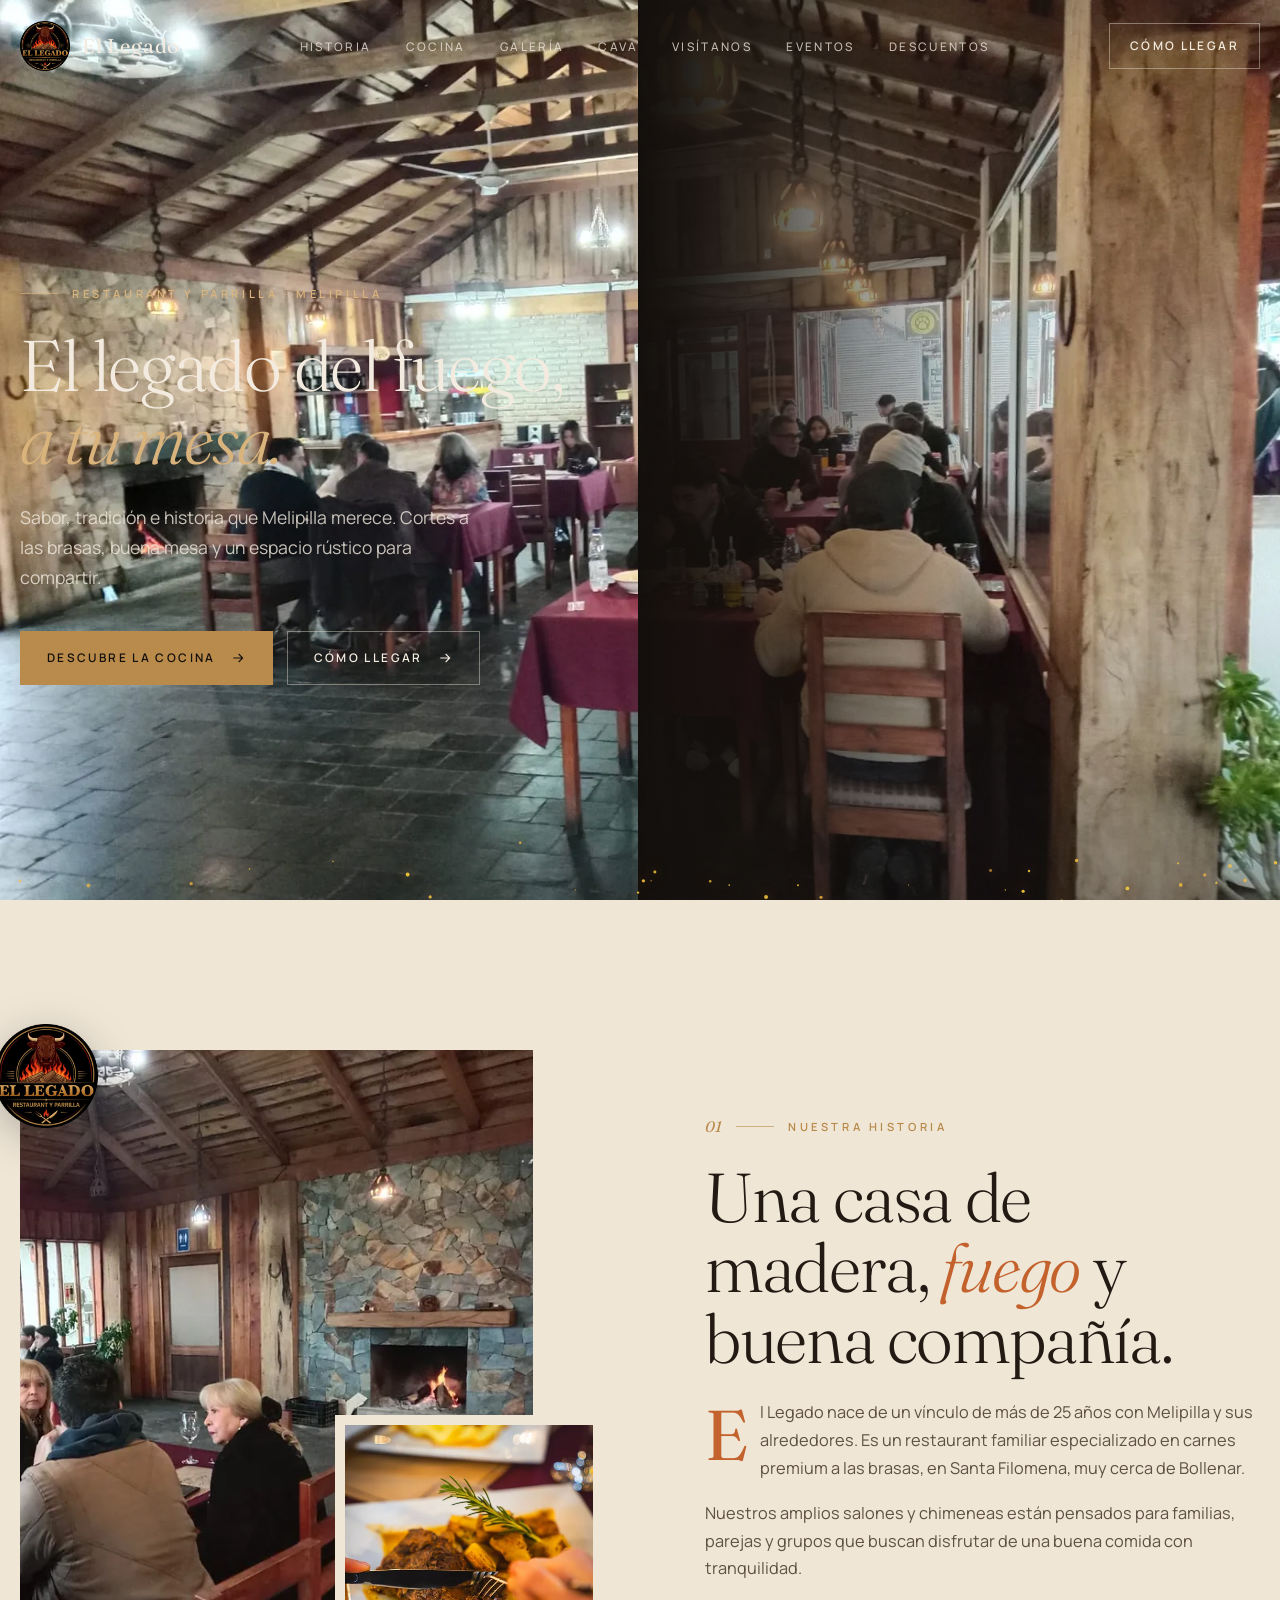
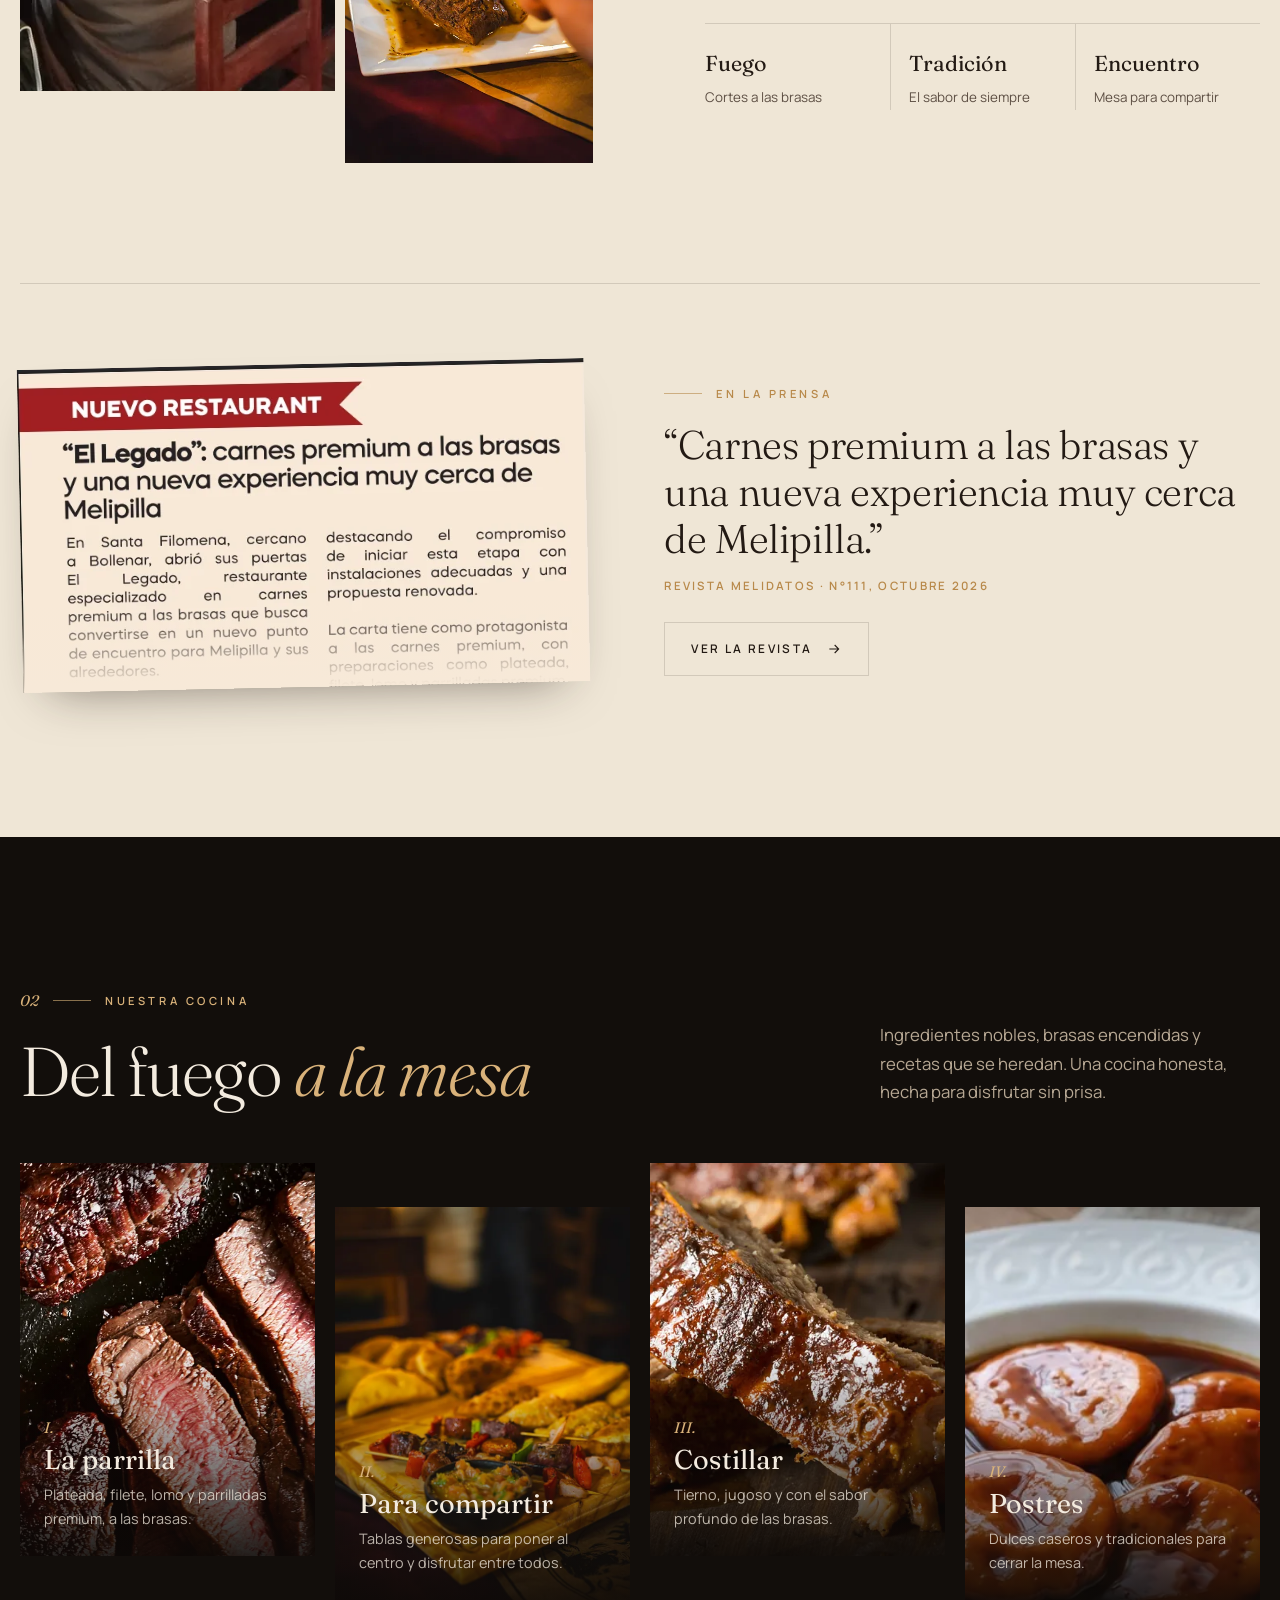
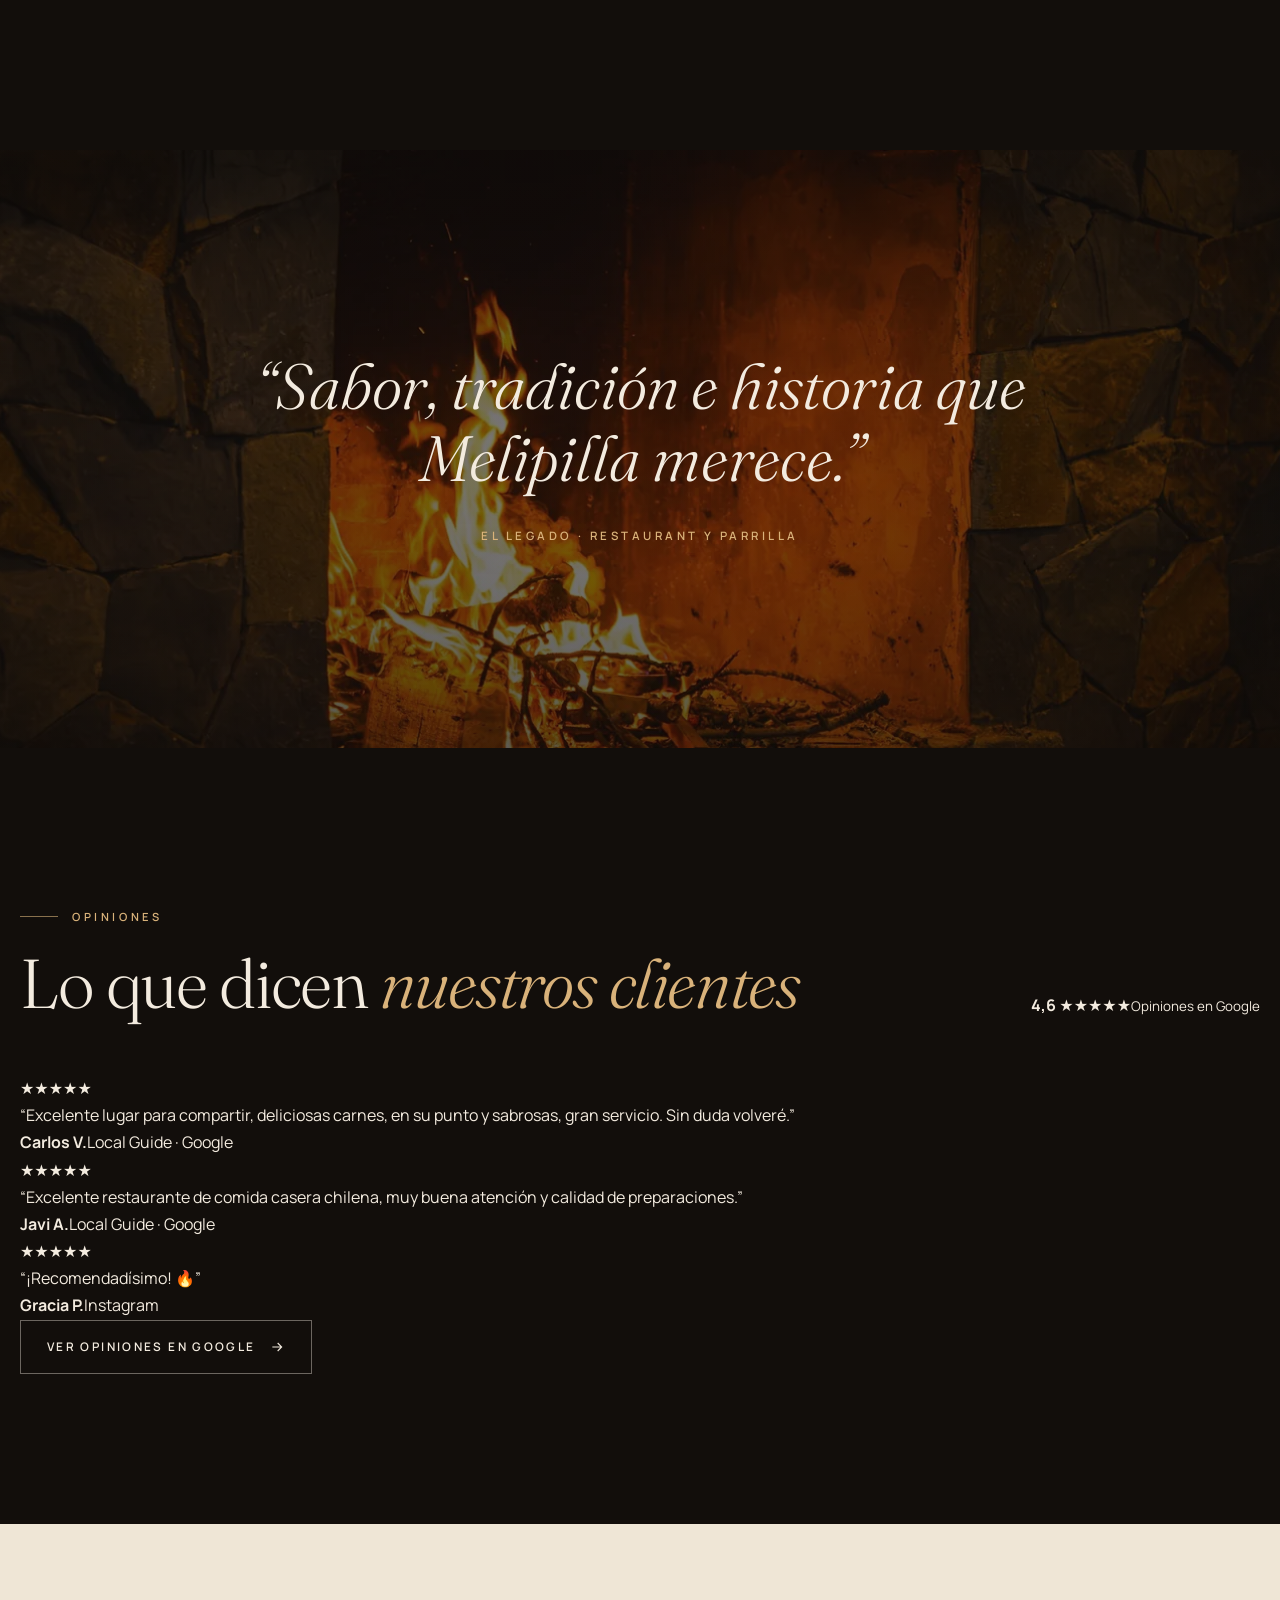
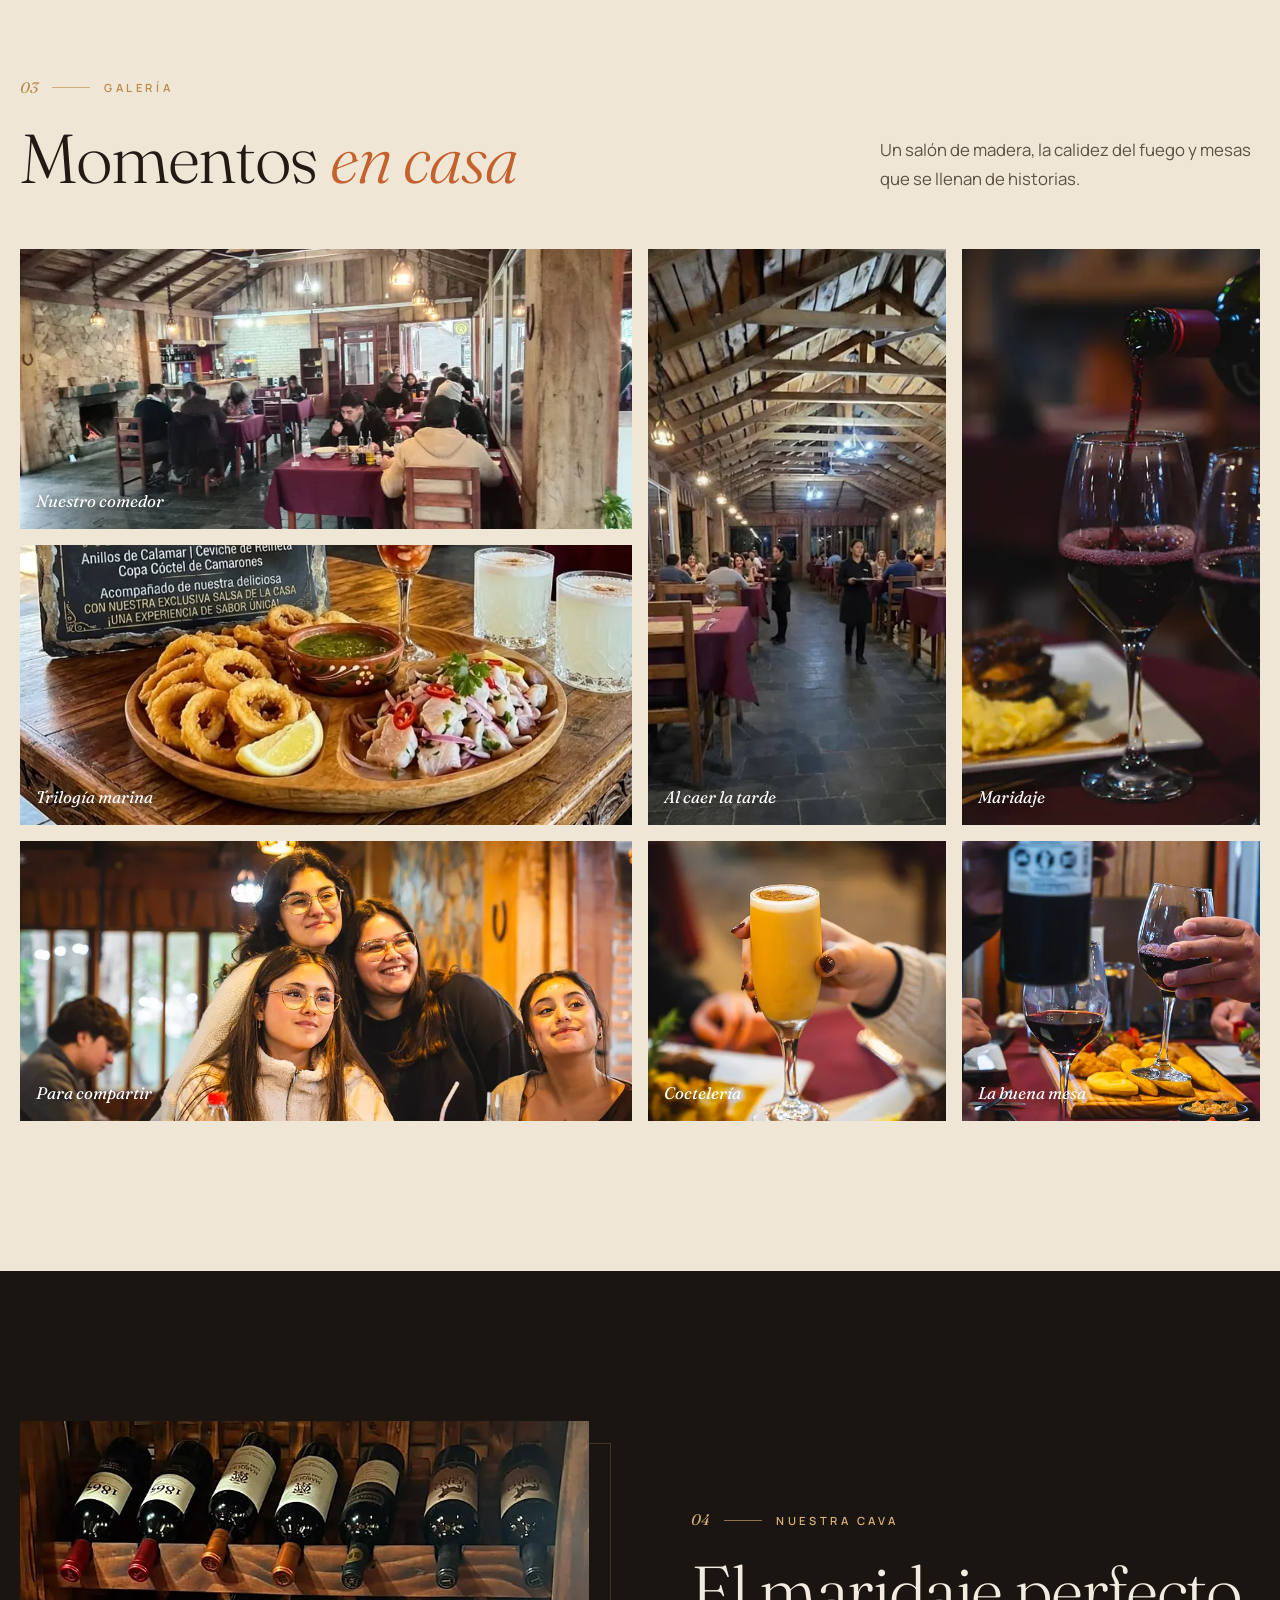
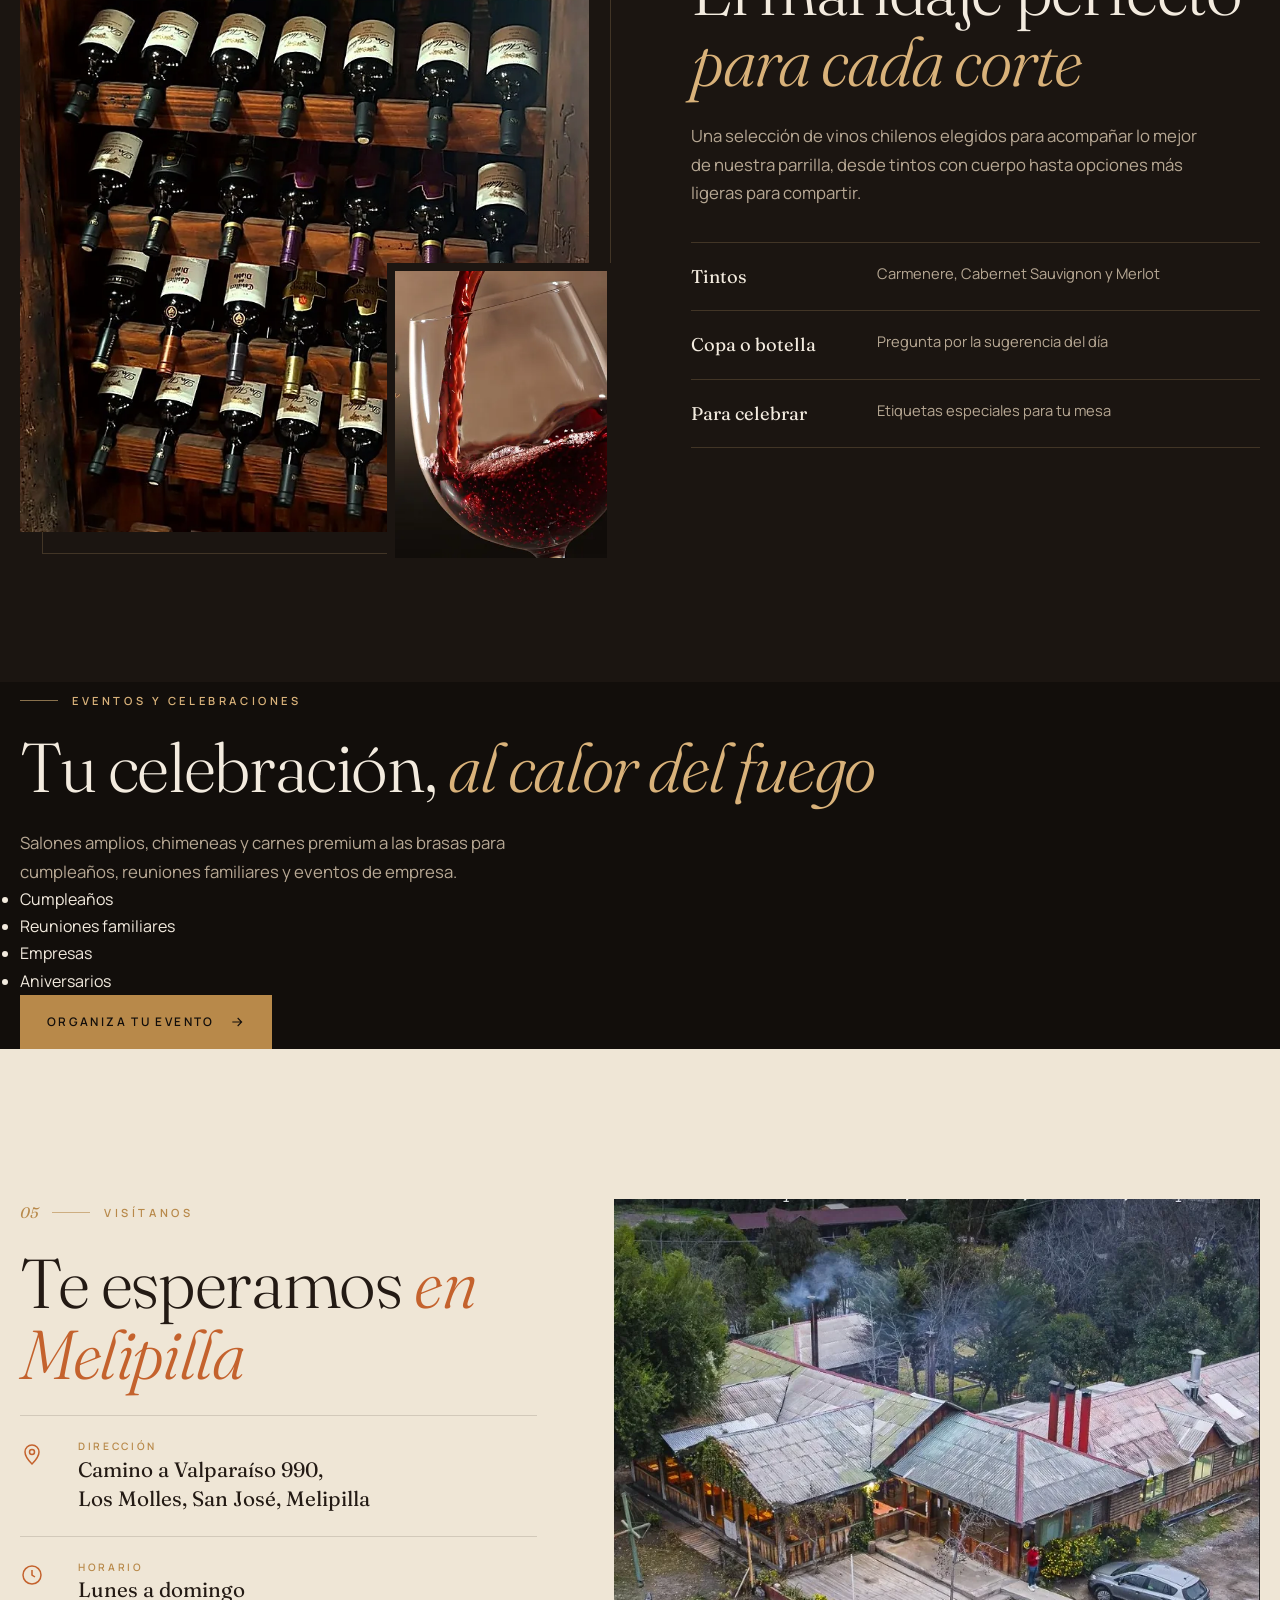
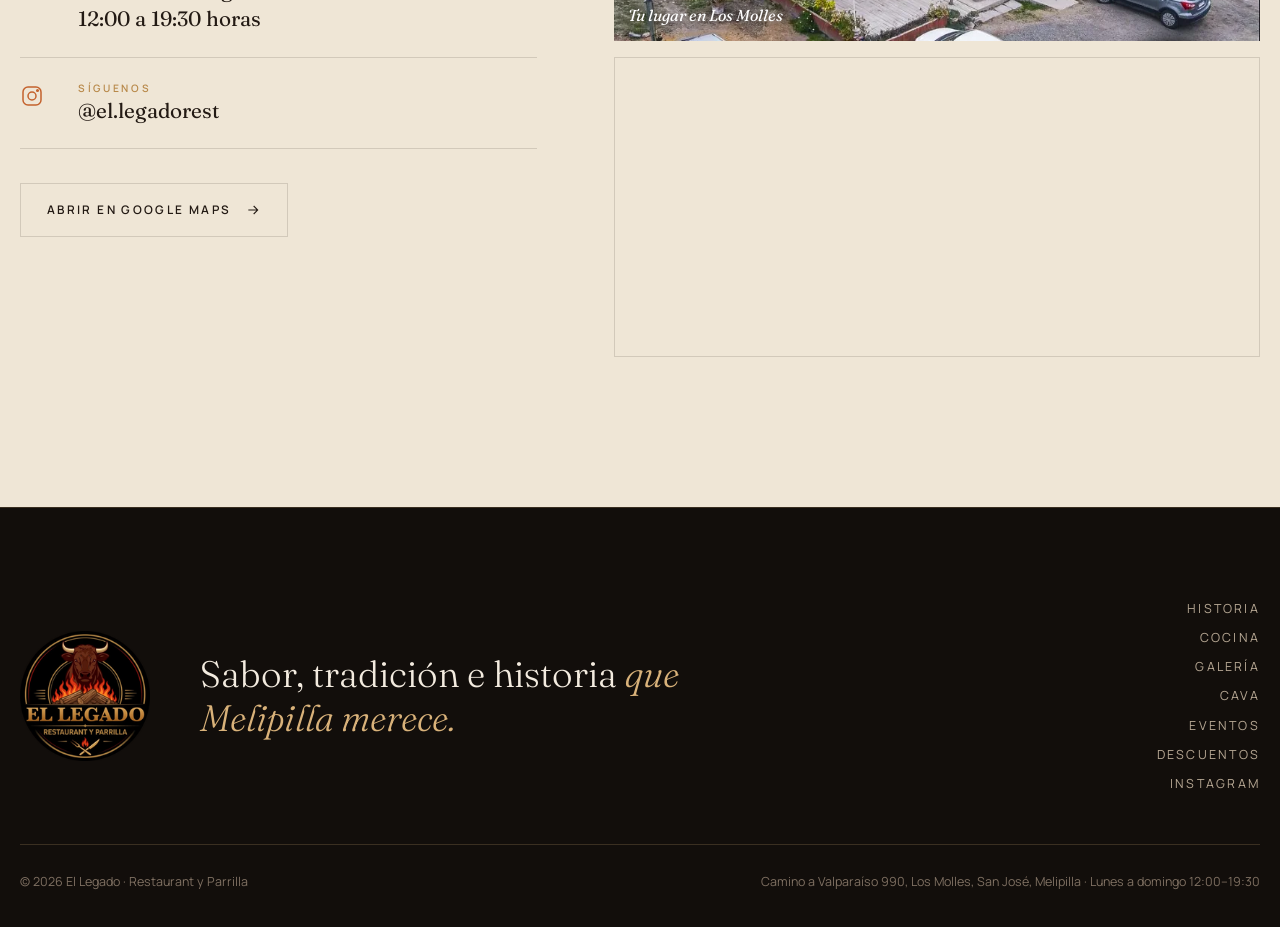
==== commit 12815488: "Add files via upload" ====
--- a/index.html
+++ b/index.html
@@ -10,7 +10,7 @@
   <link rel="preconnect" href="https://fonts.googleapis.com">
   <link rel="preconnect" href="https://fonts.gstatic.com" crossorigin>
   <link href="https://fonts.googleapis.com/css2?family=Fraunces:ital,opsz,wght@0,9..144,300;0,9..144,400;0,9..144,500;1,9..144,300;1,9..144,400&family=Manrope:wght@300;400;500;600&display=swap" rel="stylesheet">
-  <link rel="stylesheet" href="css/styles.css?v=10">
+  <link rel="stylesheet" href="css/styles.css?v=12">
 </head>
 <body>
 
@@ -26,6 +26,7 @@
         <li><a href="#galeria">Galería</a></li>
         <li><a href="#cava">Cava</a></li>
         <li><a href="#visitanos">Visítanos</a></li>
+        <li><a href="eventos.html">Eventos</a></li>
         <li><a href="descuentos.html">Descuentos</a></li>
       </ul>
       <a href="https://maps.app.goo.gl/aLC1cp5pymhR67wAA" target="_blank" rel="noopener" class="btn btn-ghost">Cómo llegar</a>
@@ -39,7 +40,8 @@
     <a class="big js-close" href="#galeria"><i>03</i>Galería</a>
     <a class="big js-close" href="#cava"><i>04</i>Cava</a>
     <a class="big js-close" href="#visitanos"><i>05</i>Visítanos</a>
-    <a class="big" href="descuentos.html"><i>06</i>Descuentos</a>
+    <a class="big" href="eventos.html"><i>06</i>Eventos</a>
+    <a class="big" href="descuentos.html"><i>07</i>Descuentos</a>
     <div class="meta">Camino a Valparaíso 990, Los Molles, San José, Melipilla<br>Lunes a domingo · 12:00 a 19:30</div>
   </nav>
 
@@ -135,6 +137,42 @@
     </div>
   </section>
 
+  <section class="section reviews" id="opiniones">
+    <div class="container">
+      <div class="head-row reveal">
+        <div>
+          <span class="kicker"><span class="bar"></span>Opiniones</span>
+          <h2 class="display">Lo que dicen <em>nuestros clientes</em></h2>
+        </div>
+        <a class="rating" href="https://maps.app.goo.gl/aLC1cp5pymhR67wAA" target="_blank" rel="noopener" aria-label="Calificación 4,6 de 5 en Google, ver opiniones">
+          <b>4,6</b>
+          <span><span class="stars" aria-hidden="true">★★★★★</span><small>Opiniones en Google</small></span>
+        </a>
+      </div>
+      <div class="review-grid">
+        <figure class="review reveal">
+          <span class="stars" aria-label="5 de 5 estrellas">★★★★★</span>
+          <blockquote>“Excelente lugar para compartir, deliciosas carnes, en su punto y sabrosas, gran servicio. Sin duda volveré.”</blockquote>
+          <figcaption><b>Carlos V.</b><span>Local Guide · Google</span></figcaption>
+        </figure>
+        <figure class="review reveal">
+          <span class="stars" aria-label="5 de 5 estrellas">★★★★★</span>
+          <blockquote>“Excelente restaurante de comida casera chilena, muy buena atención y calidad de preparaciones.”</blockquote>
+          <figcaption><b>Javi A.</b><span>Local Guide · Google</span></figcaption>
+        </figure>
+        <figure class="review reveal">
+          <span class="stars" aria-hidden="true">★★★★★</span>
+          <blockquote>“¡Recomendadísimo! 🔥”</blockquote>
+          <figcaption><b>Gracia P.</b><span>Instagram</span></figcaption>
+        </figure>
+      </div>
+      <div class="reviews-foot reveal">
+        <a href="https://maps.app.goo.gl/aLC1cp5pymhR67wAA" target="_blank" rel="noopener" class="btn btn-ghost">Ver opiniones en Google
+          <svg viewBox="0 0 24 24" fill="none" stroke="currentColor" stroke-width="1.6"><path d="M5 12h14M13 6l6 6-6 6"/></svg></a>
+      </div>
+    </div>
+  </section>
+
   <section class="section light" id="galeria">
     <div class="container">
       <div class="head-row reveal">
@@ -172,6 +210,20 @@
           <li><b>Para celebrar</b><span>Etiquetas especiales para tu mesa</span></li>
         </ul>
       </div>
+    </div>
+  </section>
+
+  <section class="events-teaser" id="eventos">
+    <img class="bg-photo" src="img/salon-amplio-1600.webp" srcset="img/salon-amplio-800.webp 800w, img/salon-amplio-1600.webp 1600w" sizes="100vw" alt="" loading="lazy">
+    <div class="container reveal">
+      <span class="kicker"><span class="bar"></span>Eventos y celebraciones</span>
+      <h2 class="display">Tu celebración, <em>al calor del fuego</em></h2>
+      <p class="lead">Salones amplios, chimeneas y carnes premium a las brasas para cumpleaños, reuniones familiares y eventos de empresa.</p>
+      <ul class="events-tags">
+        <li>Cumpleaños</li><li>Reuniones familiares</li><li>Empresas</li><li>Aniversarios</li>
+      </ul>
+      <a href="eventos.html" class="btn btn-solid">Organiza tu evento
+        <svg viewBox="0 0 24 24" fill="none" stroke="currentColor" stroke-width="1.6"><path d="M5 12h14M13 6l6 6-6 6"/></svg></a>
     </div>
   </section>
 
@@ -220,6 +272,7 @@
           <a href="#cocina">Cocina</a>
           <a href="#galeria">Galería</a>
           <a href="#cava">Cava</a>
+          <a href="eventos.html">Eventos</a>
           <a href="descuentos.html">Descuentos</a>
           <a href="https://www.instagram.com/el.legadorest/" target="_blank" rel="noopener">Instagram</a>
         </div>
@@ -231,6 +284,6 @@
     </div>
   </footer>
 
-  <script src="js/main.js?v=10"></script>
+  <script src="js/main.js?v=12"></script>
 </body>
 </html>
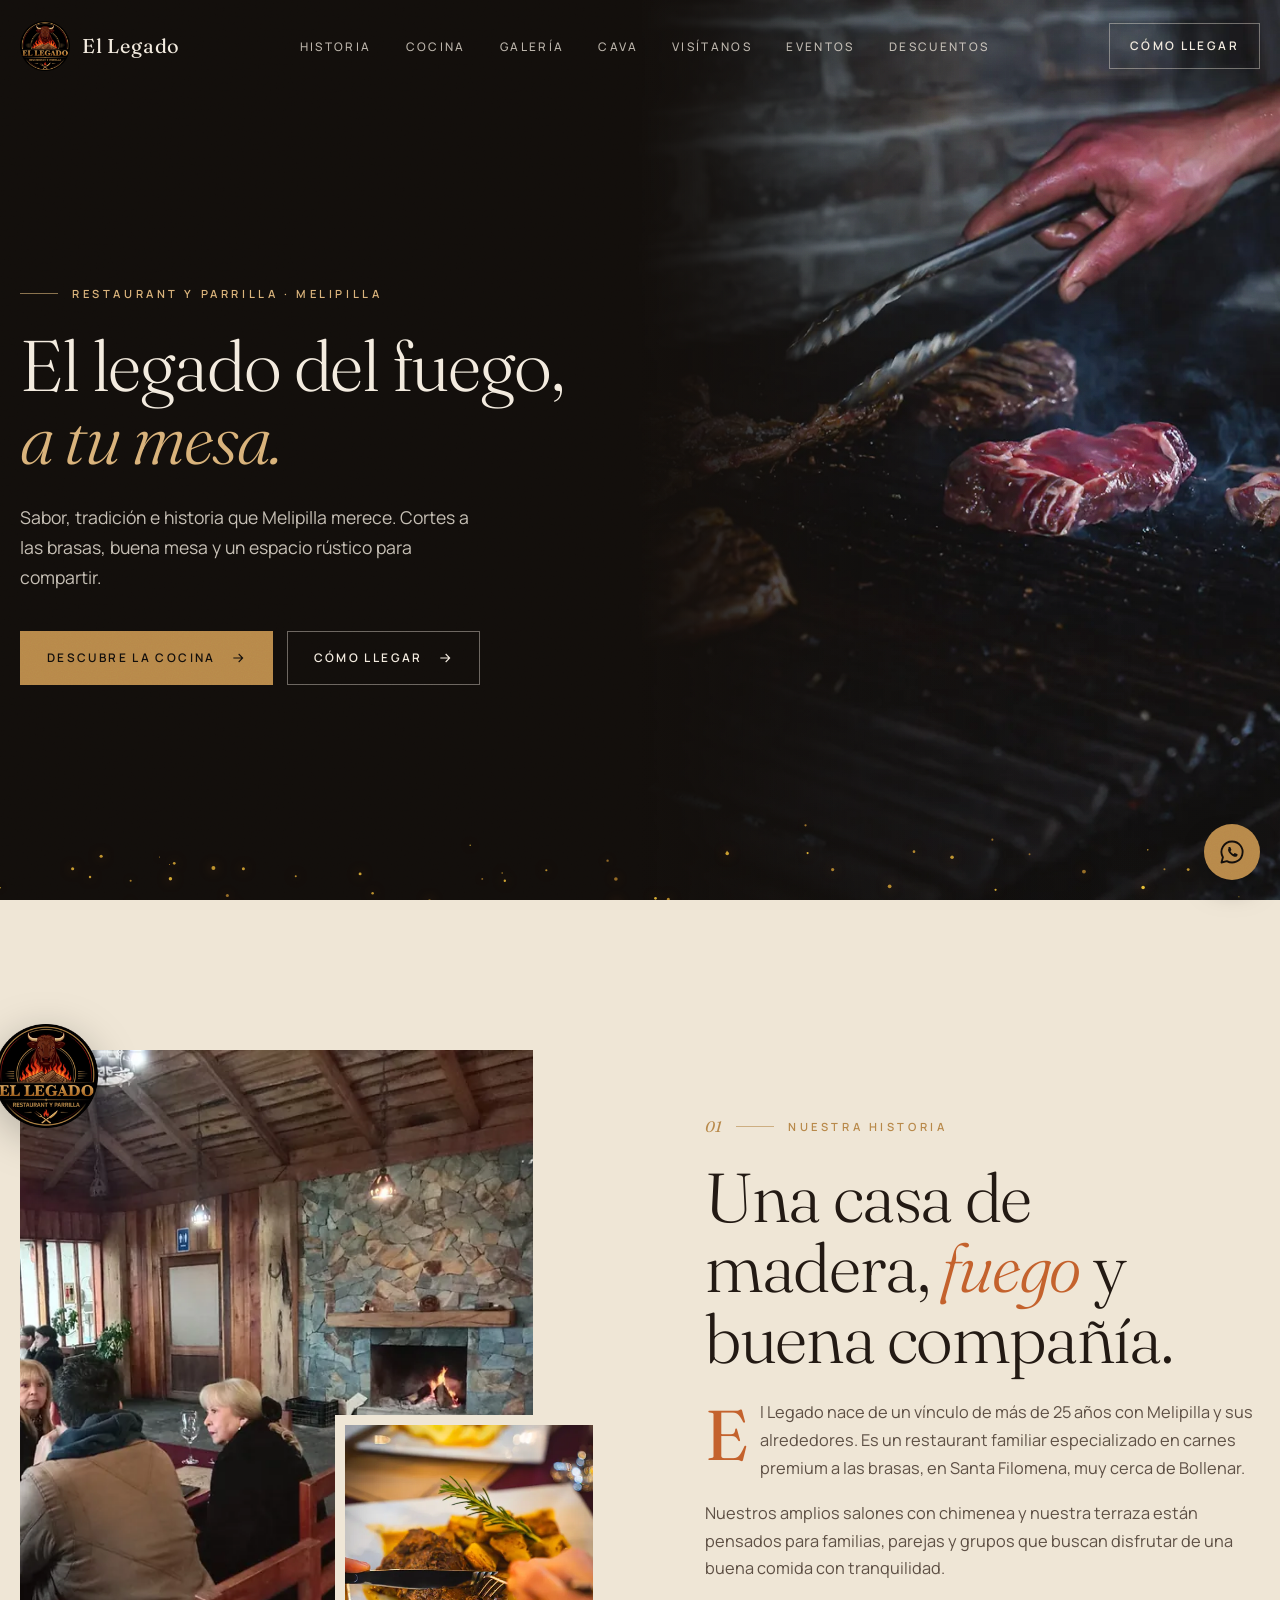
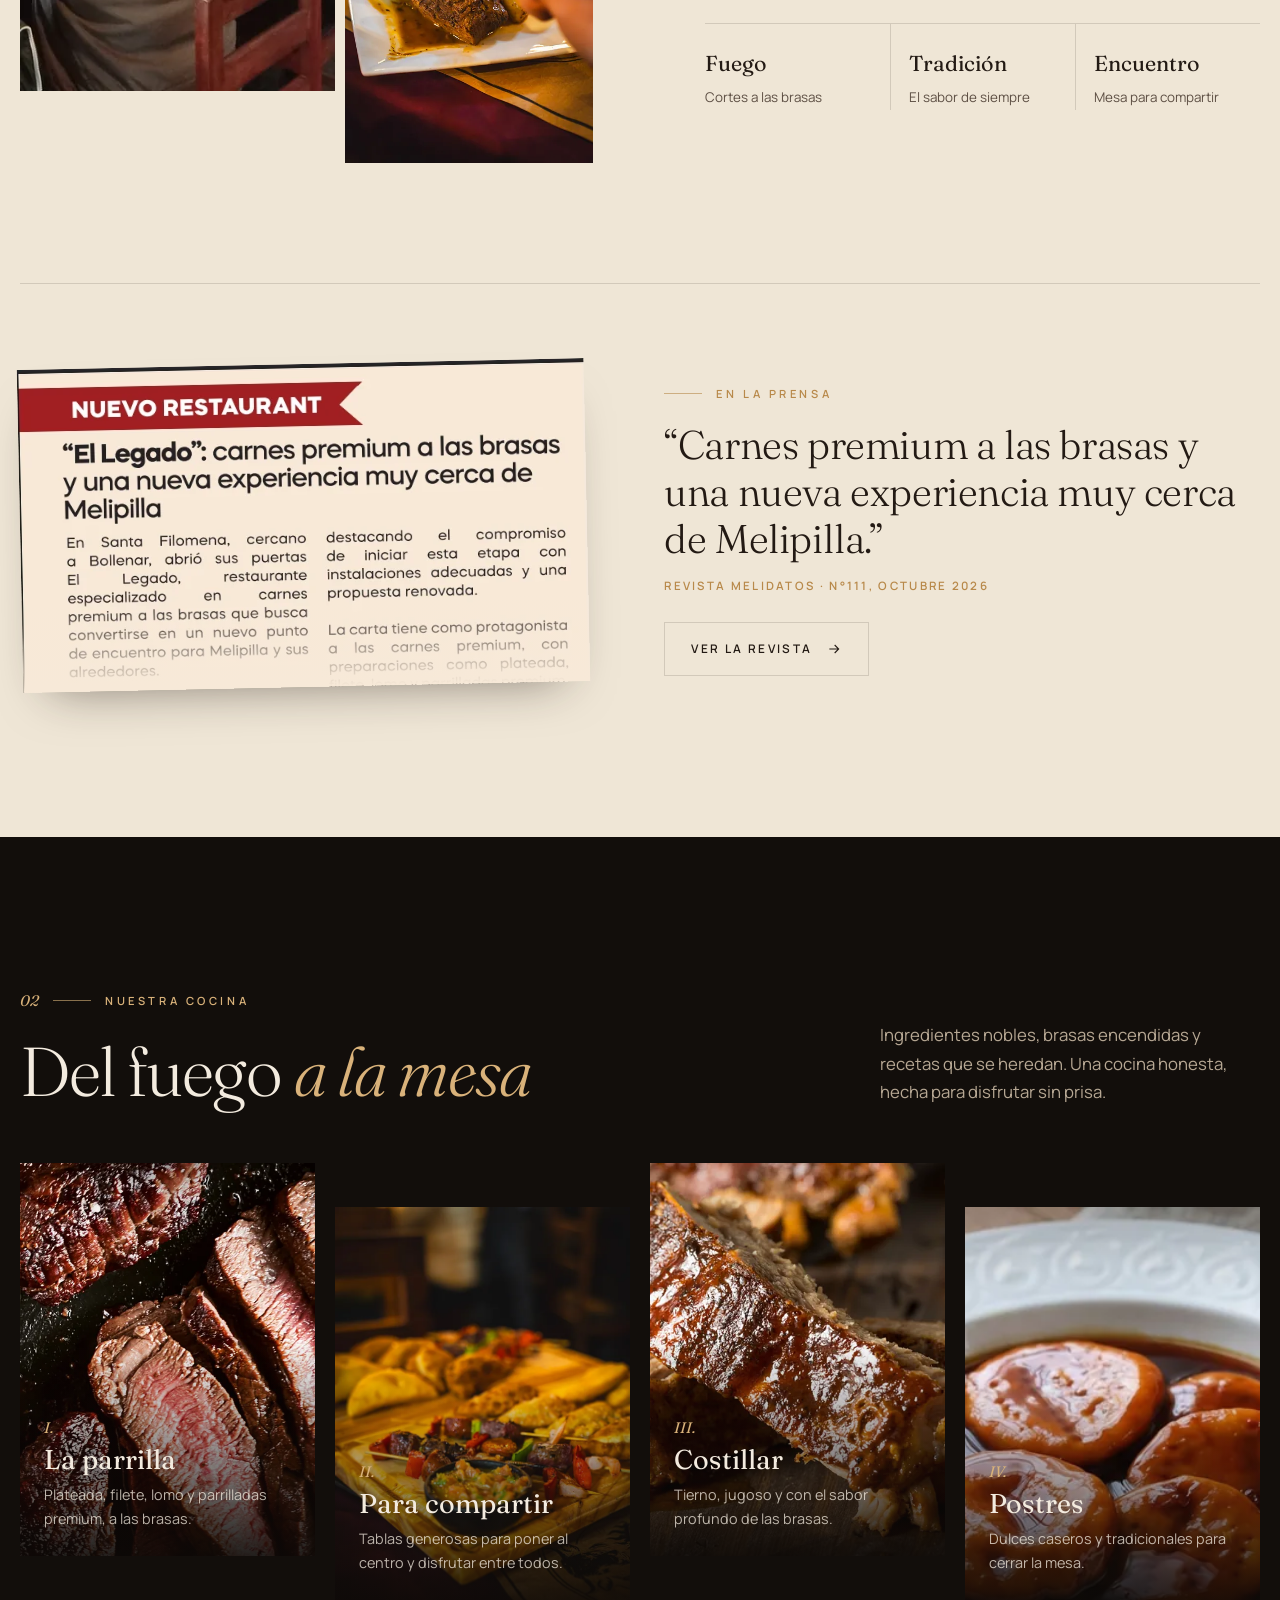
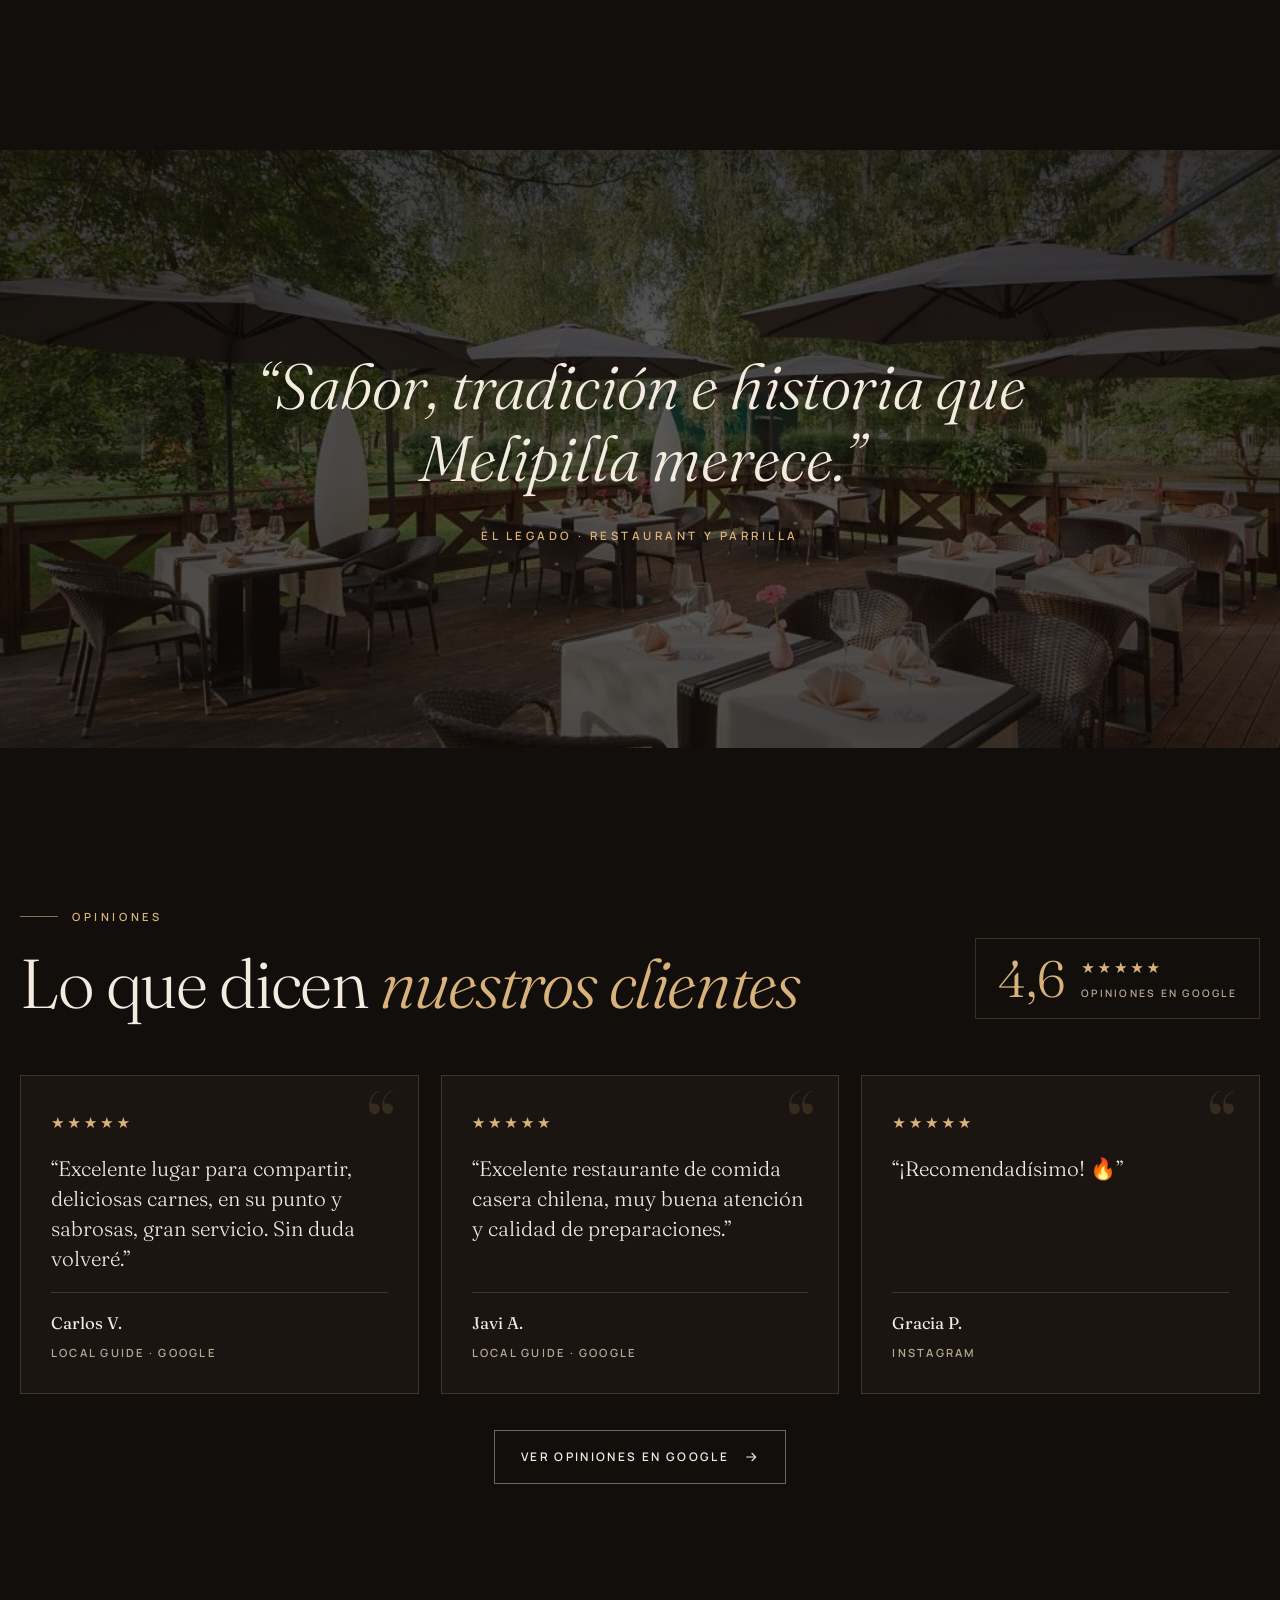
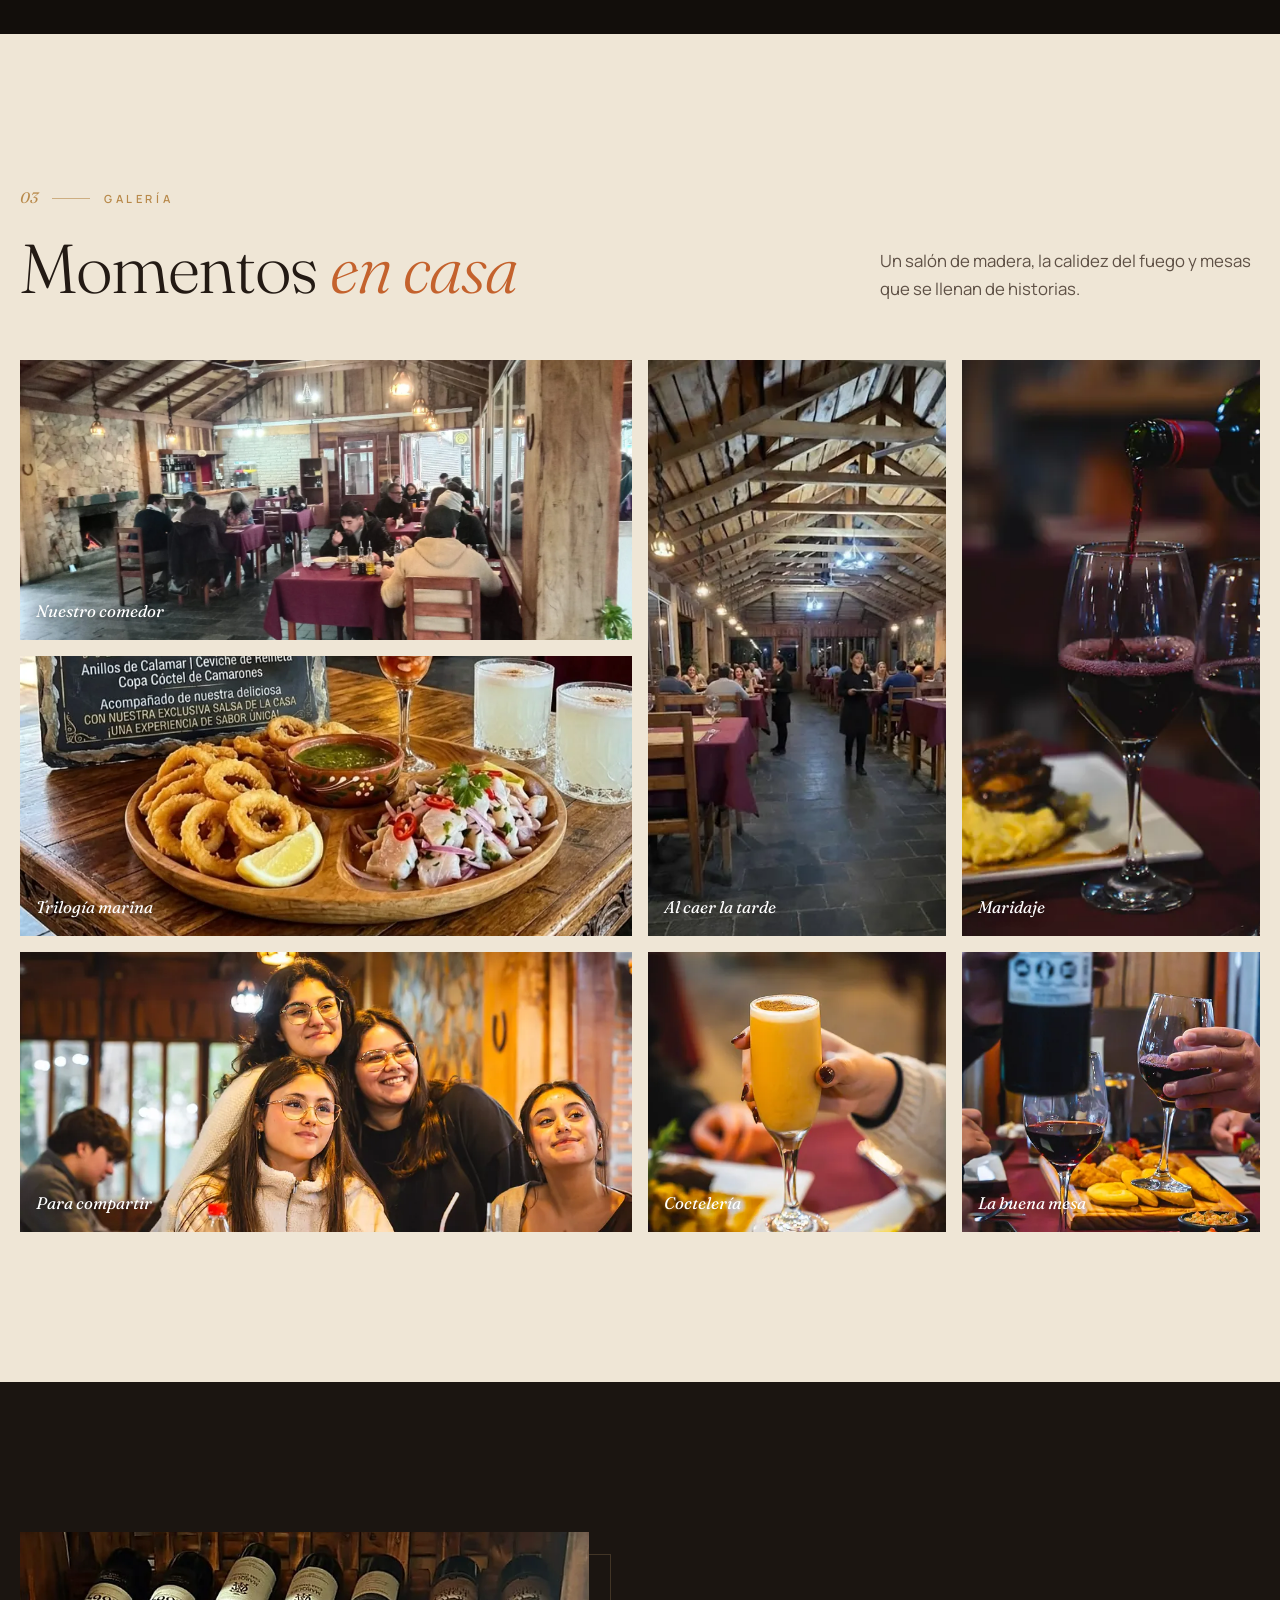
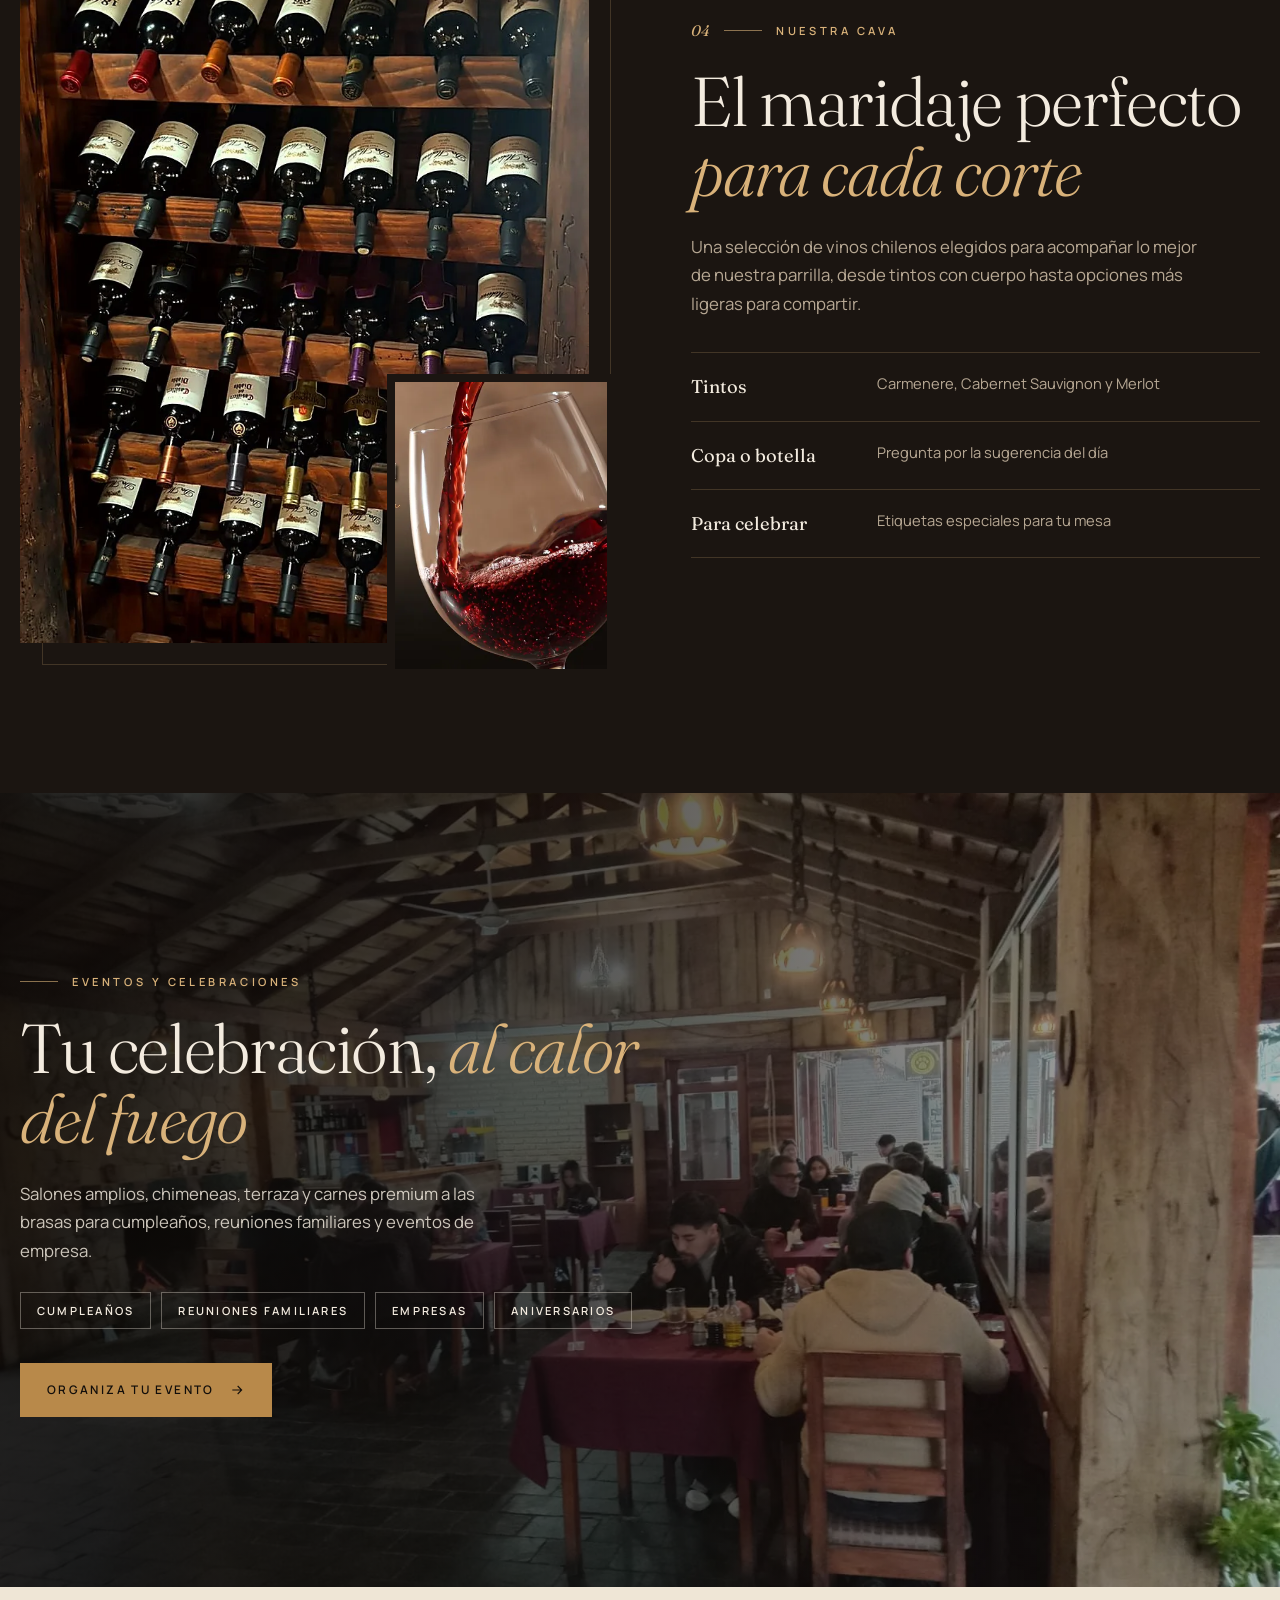
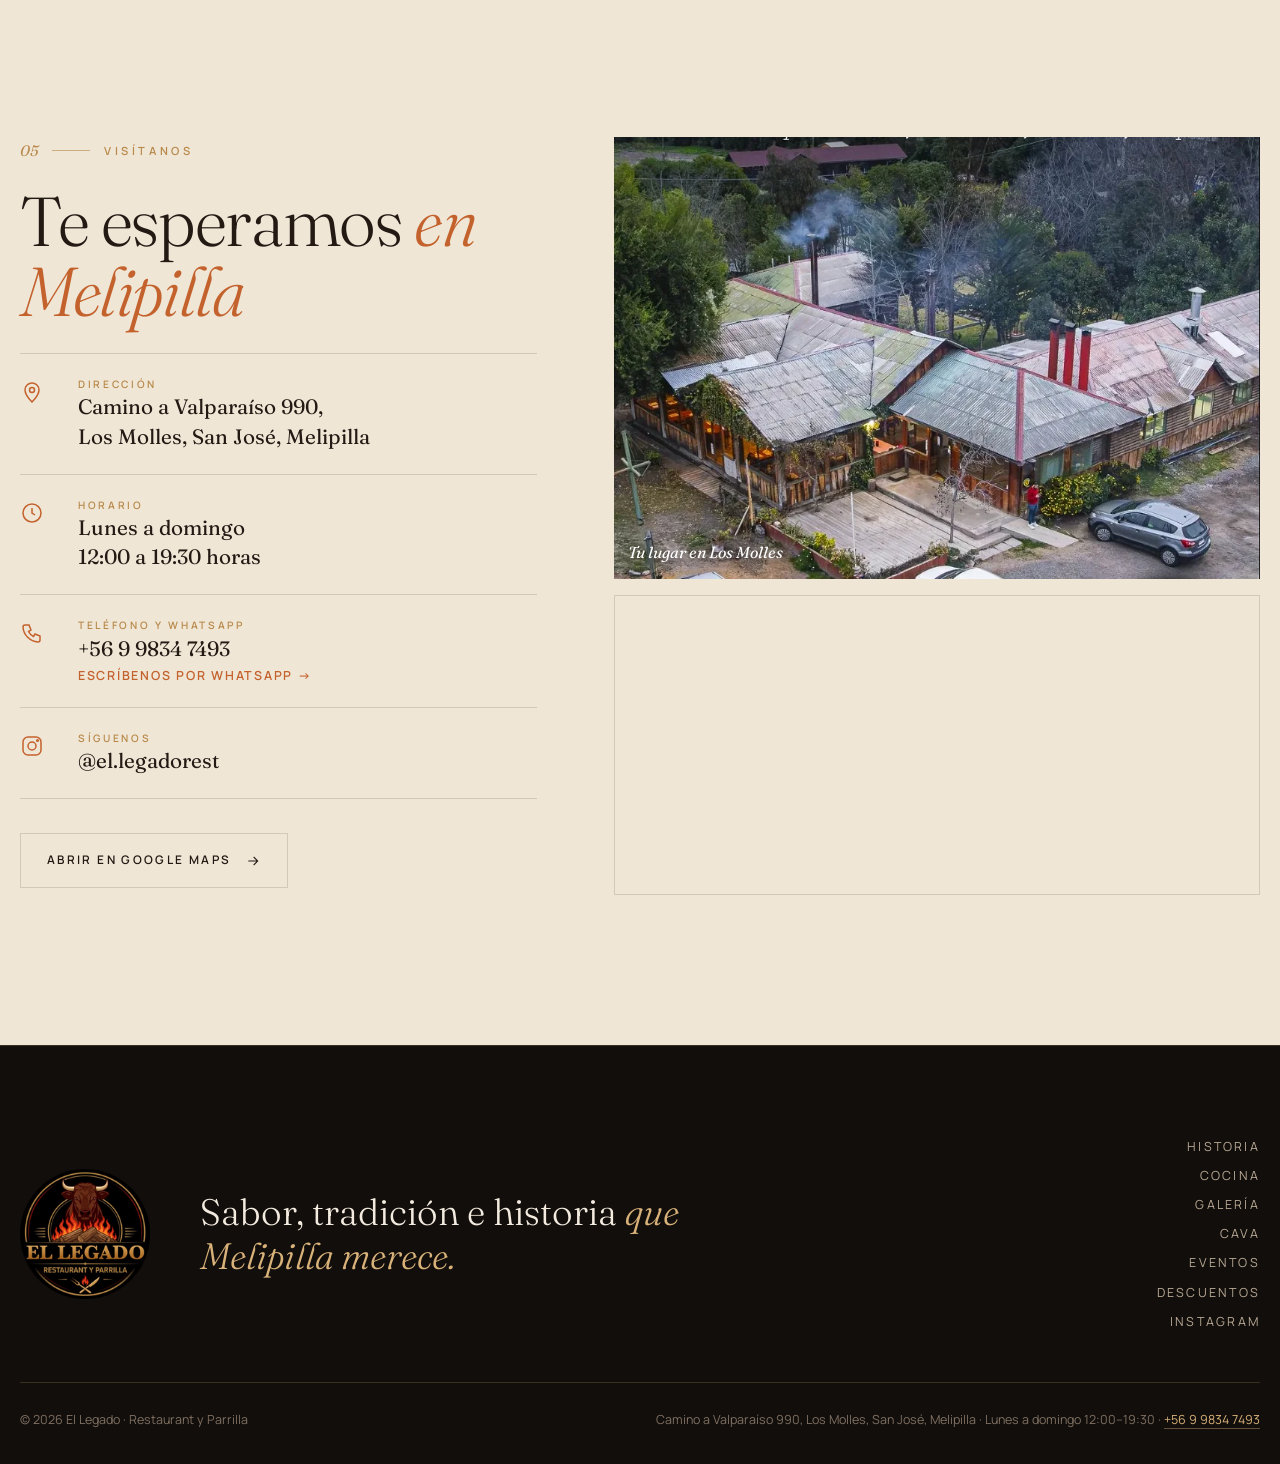
==== commit db63b120: "Add files via upload" ====
--- a/index.html
+++ b/index.html
@@ -10,7 +10,7 @@
   <link rel="preconnect" href="https://fonts.googleapis.com">
   <link rel="preconnect" href="https://fonts.gstatic.com" crossorigin>
   <link href="https://fonts.googleapis.com/css2?family=Fraunces:ital,opsz,wght@0,9..144,300;0,9..144,400;0,9..144,500;1,9..144,300;1,9..144,400&family=Manrope:wght@300;400;500;600&display=swap" rel="stylesheet">
-  <link rel="stylesheet" href="css/styles.css?v=12">
+  <link rel="stylesheet" href="css/styles.css?v=16">
 </head>
 <body>
 
@@ -42,7 +42,7 @@
     <a class="big js-close" href="#visitanos"><i>05</i>Visítanos</a>
     <a class="big" href="eventos.html"><i>06</i>Eventos</a>
     <a class="big" href="descuentos.html"><i>07</i>Descuentos</a>
-    <div class="meta">Camino a Valparaíso 990, Los Molles, San José, Melipilla<br>Lunes a domingo · 12:00 a 19:30</div>
+    <div class="meta">Camino a Valparaíso 990, Los Molles, San José, Melipilla<br>Lunes a domingo · 12:00 a 19:30<br><a href="tel:+56998347493">+56 9 9834 7493</a></div>
   </nav>
 
   <section class="hero" id="inicio">
@@ -74,7 +74,7 @@
         <span class="kicker"><span class="num">01</span><span class="bar"></span>Nuestra historia</span>
         <h2 class="display">Una casa de madera, <em>fuego</em> y buena compañía.</h2>
         <p>El Legado nace de un vínculo de más de 25 años con Melipilla y sus alrededores. Es un restaurant familiar especializado en carnes premium a las brasas, en Santa Filomena, muy cerca de Bollenar.</p>
-        <p>Nuestros amplios salones y chimeneas están pensados para familias, parejas y grupos que buscan disfrutar de una buena comida con tranquilidad.</p>
+        <p>Nuestros amplios salones con chimenea y nuestra terraza están pensados para familias, parejas y grupos que buscan disfrutar de una buena comida con tranquilidad.</p>
         <div class="pillars">
           <div class="pillar"><b>Fuego</b><span>Cortes a las brasas</span></div>
           <div class="pillar"><b>Tradición</b><span>El sabor de siempre</span></div>
@@ -129,8 +129,9 @@
     </div>
   </section>
 
-  <section class="quote">
+  <section class="quote" id="cita-temporada">
     <img class="bg-photo chimenea" src="img/chimenea-1400.webp" srcset="img/chimenea-900.webp 900w, img/chimenea-1400.webp 1400w, img/chimenea-2048.webp 2048w" sizes="100vw" alt="" loading="lazy">
+    <img class="bg-photo terraza" data-src="img/terraza-995.webp" data-srcset="img/terraza-900.webp 900w, img/terraza-995.webp 995w" sizes="100vw" alt="">
     <div class="container reveal">
       <blockquote>“Sabor, tradición e historia que Melipilla merece.”</blockquote>
       <cite>El Legado · Restaurant y Parrilla</cite>
@@ -218,7 +219,7 @@
     <div class="container reveal">
       <span class="kicker"><span class="bar"></span>Eventos y celebraciones</span>
       <h2 class="display">Tu celebración, <em>al calor del fuego</em></h2>
-      <p class="lead">Salones amplios, chimeneas y carnes premium a las brasas para cumpleaños, reuniones familiares y eventos de empresa.</p>
+      <p class="lead">Salones amplios, chimeneas, terraza y carnes premium a las brasas para cumpleaños, reuniones familiares y eventos de empresa.</p>
       <ul class="events-tags">
         <li>Cumpleaños</li><li>Reuniones familiares</li><li>Empresas</li><li>Aniversarios</li>
       </ul>
@@ -242,6 +243,10 @@
             <div><small>Horario</small><span>Lunes a domingo<br>12:00 a 19:30 horas</span></div>
           </div>
           <div class="visit-card">
+            <svg viewBox="0 0 24 24" fill="none" stroke="currentColor" stroke-width="1.5"><path d="M5 4h4l2 5-2.5 1.5a11 11 0 0 0 5 5L15 13l5 2v4a2 2 0 0 1-2 2A16 16 0 0 1 3 6a2 2 0 0 1 2-2"/></svg>
+            <div><small>Teléfono y WhatsApp</small><a href="tel:+56998347493">+56 9 9834 7493</a><a class="visit-wa" href="https://wa.me/56998347493?text=Hola%2C%20quiero%20hacer%20una%20consulta%20sobre%20El%20Legado." target="_blank" rel="noopener">Escríbenos por WhatsApp →</a></div>
+          </div>
+          <div class="visit-card">
             <svg viewBox="0 0 24 24" fill="none" stroke="currentColor" stroke-width="1.5"><rect x="3" y="3" width="18" height="18" rx="5"/><circle cx="12" cy="12" r="4"/><circle cx="17.5" cy="6.5" r=".8" fill="currentColor"/></svg>
             <div><small>Síguenos</small><a href="https://www.instagram.com/el.legadorest/" target="_blank" rel="noopener">@el.legadorest</a></div>
           </div>
@@ -261,6 +266,8 @@
       </div>
     </div>
   </section>
+
+  <a class="wa-float" href="https://wa.me/56998347493?text=Hola%2C%20quiero%20hacer%20una%20consulta%20sobre%20El%20Legado." target="_blank" rel="noopener" aria-label="Escríbenos por WhatsApp"><svg viewBox="0 0 24 24" aria-hidden="true"><path fill="none" stroke="currentColor" stroke-width="1.6" stroke-linejoin="round" d="M12 3a9 9 0 0 0-7.8 13.5L3 21l4.6-1.2A9 9 0 1 0 12 3z"/><path fill="currentColor" d="M8.8 8.2c.2-.5.5-.5.8-.5h.5c.2 0 .4 0 .6.5l.7 1.7c.1.2 0 .4-.1.6l-.5.6c-.1.1-.2.3 0 .5.5.9 1.3 1.7 2.2 2.2.2.1.4.1.5 0l.6-.7c.2-.2.4-.2.6-.1l1.7.8c.2.1.4.2.4.4 0 .5-.2 1.2-.6 1.5-.5.4-1.3.6-2 .4-1.6-.4-3.5-1.9-4.6-3.4-.7-1-1.1-2.1-.9-3 .1-.5.3-.9.5-1.1z"/></svg></a>
 
   <footer>
     <div class="container">
@@ -279,11 +286,11 @@
       </div>
       <div class="foot-bottom">
         <span>© <span id="year"></span> El Legado · Restaurant y Parrilla</span>
-        <span>Camino a Valparaíso 990, Los Molles, San José, Melipilla · Lunes a domingo 12:00–19:30</span>
+        <span>Camino a Valparaíso 990, Los Molles, San José, Melipilla · Lunes a domingo 12:00–19:30 · <a href="tel:+56998347493">+56 9 9834 7493</a></span>
       </div>
     </div>
   </footer>
 
-  <script src="js/main.js?v=12"></script>
+  <script src="js/main.js?v=16"></script>
 </body>
 </html>
--- a/css/styles.css
+++ b/css/styles.css
@@ -160,6 +160,11 @@
 .quote { position: relative; overflow: hidden; padding: clamp(120px, 16vw, 200px) 0; text-align: center; }
 .quote::before { content: ""; position: absolute; inset: 0; z-index: 1; background: linear-gradient(rgba(12,9,7,.55), rgba(12,9,7,.5)), radial-gradient(ellipse at center, rgba(12,9,7,0), rgba(12,9,7,.45)); }
 .quote .chimenea { object-position: 45% 60%; }
+/* Fondo según temporada (js/main.js): la terraza solo se muestra si su foto cargó */
+.quote .terraza { display: none; object-position: 50% 55%; }
+.quote.verano .terraza { display: block; }
+.quote.verano .chimenea { display: none; }
+.quote.verano::before { background: linear-gradient(rgba(12,9,7,.66), rgba(12,9,7,.6)), radial-gradient(ellipse at center, rgba(12,9,7,0), rgba(12,9,7,.5)); }
 .quote .container { position: relative; z-index: 2; }
 .quote blockquote { font-family: var(--serif); font-weight: 300; font-style: italic; font-size: clamp(2rem, 5vw, 4rem); line-height: 1.12; max-width: 900px; margin: 0 auto 28px; }
 .quote cite { font-style: normal; font-size: .72rem; font-weight: 600; letter-spacing: .3em; text-transform: uppercase; color: var(--brass-light); }
@@ -450,3 +455,98 @@
 .access-form .staff-btn { margin-top: 8px; }
 .verdict.info .verdict-icon { background: rgba(217,178,122,.12); color: var(--brass-light); border: 1px solid var(--line-dark); }
 .verdict.info .verdict-icon svg { width: 38px; height: 38px; }
+
+/* ---------- Página de eventos ---------- */
+.occasions { display: grid; grid-template-columns: repeat(4, 1fr); gap: 20px; }
+.occasion { background: #fbf7f0; border: 1px solid var(--line-light); padding: 34px 28px; transition: transform .45s cubic-bezier(.2,.7,.2,1), box-shadow .45s; }
+.occasion:hover { transform: translateY(-5px); box-shadow: 0 26px 44px -30px rgba(35,26,20,.4); }
+.occasion svg { width: 46px; height: 46px; color: var(--ember); margin-bottom: 20px; }
+.occasion h3 { font-family: var(--serif); font-weight: 400; font-size: 1.55rem; line-height: 1.15; color: var(--ink); margin-bottom: 8px; }
+.occasion p { color: var(--ink-soft); font-size: .95rem; }
+.story-photos .small-ph.dark-border { border-color: var(--char); }
+.features-list { list-style: none; margin: 30px 0 0; border-top: 1px solid var(--line-dark); }
+.features-list li { display: grid; grid-template-columns: 190px 1fr; gap: 16px; padding: 18px 0; border-bottom: 1px solid var(--line-dark); }
+.features-list b { font-family: var(--serif); font-weight: 400; font-size: 1.15rem; }
+.features-list span { color: var(--cream-soft); font-size: .95rem; }
+.share-grid { display: grid; grid-template-columns: repeat(3, 1fr); gap: 22px; }
+.share-grid figure { position: relative; overflow: hidden; aspect-ratio: 4 / 5; background: var(--parch-2); }
+.share-grid img { width: 100%; height: 100%; object-fit: cover; transition: transform 1.1s cubic-bezier(.2,.7,.2,1); }
+.share-grid figure:hover img { transform: scale(1.05); }
+.share-grid figure::after { content: ""; position: absolute; inset: 0; background: linear-gradient(180deg, rgba(12,9,7,0) 50%, rgba(12,9,7,.85) 100%); }
+.share-grid figcaption { position: absolute; z-index: 1; left: 24px; right: 24px; bottom: 22px; color: #fff; }
+.share-grid figcaption b { display: block; font-family: var(--serif); font-weight: 400; font-size: 1.6rem; line-height: 1.1; }
+.share-grid figcaption span { font-size: .9rem; color: rgba(243,235,223,.8); }
+.steps { list-style: none; display: grid; grid-template-columns: repeat(3, 1fr); gap: 0; border-top: 1px solid var(--line-dark); }
+.steps li { padding: 34px 30px 10px 0; }
+.steps li + li { padding-left: 30px; border-left: 1px solid var(--line-dark); }
+.step-n { display: block; font-family: var(--serif); font-style: italic; font-weight: 300; font-size: 3.4rem; line-height: 1; color: var(--brass-light); margin-bottom: 14px; }
+.steps h3 { font-family: var(--serif); font-weight: 400; font-size: 1.5rem; margin-bottom: 6px; }
+.steps p { color: var(--cream-soft); font-size: .95rem; max-width: 300px; }
+.quote .kicker { margin-bottom: 18px; }
+.hero-actions.center { justify-content: center; }
+.quote-note { margin-top: 22px; font-size: .85rem; color: rgba(243,235,223,.75); }
+
+/* Avance de eventos en el inicio */
+.events-teaser { position: relative; overflow: hidden; padding: clamp(110px, 14vw, 170px) 0; color: var(--cream); }
+.events-teaser::before { content: ""; position: absolute; inset: 0; z-index: 1; background: linear-gradient(90deg, rgba(12,9,7,.9) 0%, rgba(12,9,7,.65) 50%, rgba(12,9,7,.3) 100%); }
+.events-teaser .container { position: relative; z-index: 2; }
+.events-teaser h2.display { max-width: 640px; }
+.events-teaser .lead { color: rgba(243,235,223,.82); max-width: 500px; }
+.events-tags { display: flex; flex-wrap: wrap; gap: 10px; margin: 26px 0 34px; list-style: none; }
+.events-tags li { padding: 8px 16px; border: 1px solid rgba(243,235,223,.35); font-size: .7rem; font-weight: 600; letter-spacing: .2em; text-transform: uppercase; }
+
+@media (max-width: 1180px) {
+  .nav-links { gap: 22px; }
+  .nav-links a { letter-spacing: .14em; }
+}
+@media (max-width: 980px) {
+  .occasions { grid-template-columns: 1fr 1fr; }
+  .share-grid { grid-template-columns: 1fr 1fr; }
+  .share-grid figure:last-child { grid-column: 1 / -1; aspect-ratio: 16 / 9; }
+  .steps { grid-template-columns: 1fr; }
+  .steps li, .steps li + li { padding: 26px 0; border-left: 0; border-bottom: 1px solid var(--line-dark); }
+}
+@media (max-width: 640px) {
+  .occasions, .share-grid { grid-template-columns: 1fr; }
+  .share-grid figure:last-child { aspect-ratio: 4 / 5; }
+  .features-list li { grid-template-columns: 1fr; gap: 2px; }
+  .events-teaser::before { background: linear-gradient(0deg, rgba(12,9,7,.92) 0%, rgba(12,9,7,.6) 100%); }
+}
+
+/* ---------- Opiniones ---------- */
+.reviews { background: var(--char); }
+.rating { display: flex; align-items: center; gap: 16px; padding: 14px 22px; border: 1px solid var(--line-dark); transition: border-color .3s; }
+.rating:hover { border-color: var(--brass-light); }
+.rating b { font-family: var(--serif); font-weight: 300; font-size: 3.2rem; line-height: 1; color: var(--brass-light); }
+.rating small { display: block; font-size: .64rem; font-weight: 600; letter-spacing: .22em; text-transform: uppercase; color: var(--cream-soft); margin-top: 4px; }
+.stars { color: var(--brass-light); letter-spacing: .18em; font-size: .95rem; }
+.review-grid { display: grid; grid-template-columns: repeat(3, 1fr); gap: 22px; }
+.review { display: flex; flex-direction: column; gap: 18px; padding: 34px 30px 28px; background: var(--char-2); border: 1px solid var(--line-dark); position: relative; }
+.review::before { content: "“"; position: absolute; top: 6px; right: 22px; font-family: var(--serif); font-size: 6rem; line-height: 1; color: rgba(217,178,122,.14); }
+.review blockquote { font-family: var(--serif); font-weight: 300; font-size: 1.3rem; line-height: 1.45; color: var(--cream); flex: 1; }
+.review figcaption { padding-top: 16px; border-top: 1px solid var(--line-dark); }
+.review figcaption b { display: block; font-family: var(--serif); font-weight: 400; font-size: 1.05rem; }
+.review figcaption span { font-size: .7rem; font-weight: 600; letter-spacing: .2em; text-transform: uppercase; color: var(--cream-soft); }
+.reviews-foot { margin-top: 36px; text-align: center; }
+@media (max-width: 980px) {
+  .review-grid { grid-template-columns: 1fr; }
+}
+
+/* Teléfono en textos */
+.overlay-menu .meta a, .foot-bottom a, .quote-note a, .cta-band .lead a { color: var(--brass-light); border-bottom: 1px solid rgba(217,178,122,.4); white-space: nowrap; }
+.foot-bottom a:hover, .quote-note a:hover { color: var(--cream); }
+
+/* WhatsApp */
+.visit-card a.visit-wa { display: block; margin-top: 4px; font-family: var(--sans); font-size: .78rem; font-weight: 600; letter-spacing: .14em; text-transform: uppercase; color: var(--ember); }
+.wa-float {
+  position: fixed; z-index: 55; right: calc(20px + env(safe-area-inset-right)); bottom: calc(20px + env(safe-area-inset-bottom));
+  width: 56px; height: 56px; border-radius: 50%; display: grid; place-items: center;
+  background: var(--brass); color: var(--char); box-shadow: 0 14px 30px -10px rgba(0,0,0,.55);
+  transition: transform .3s, background .3s;
+}
+.wa-float:hover { transform: translateY(-3px); background: var(--brass-light); }
+.wa-float svg { width: 28px; height: 28px; }
+body.menu-open .wa-float { display: none; }
+@media (max-width: 640px) {
+  .wa-float { width: 52px; height: 52px; right: calc(16px + env(safe-area-inset-right)); bottom: calc(16px + env(safe-area-inset-bottom)); }
+}
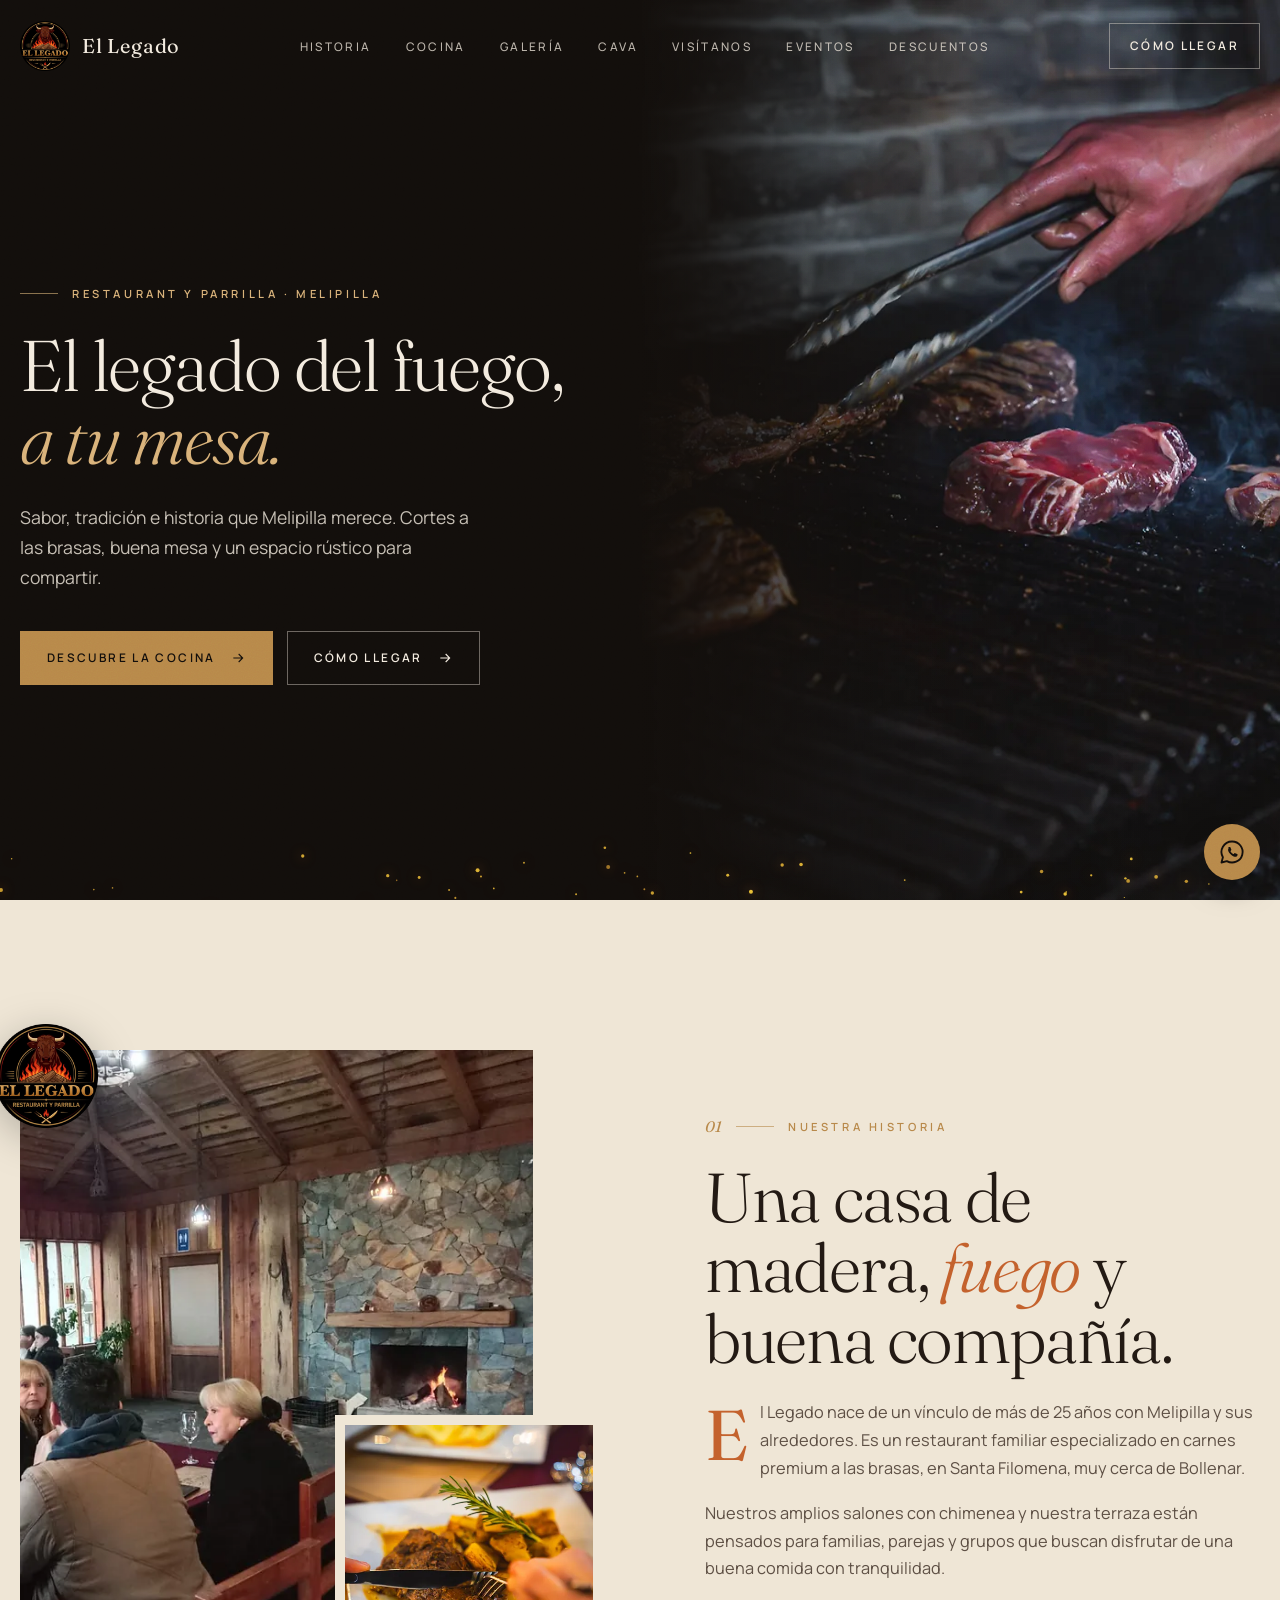
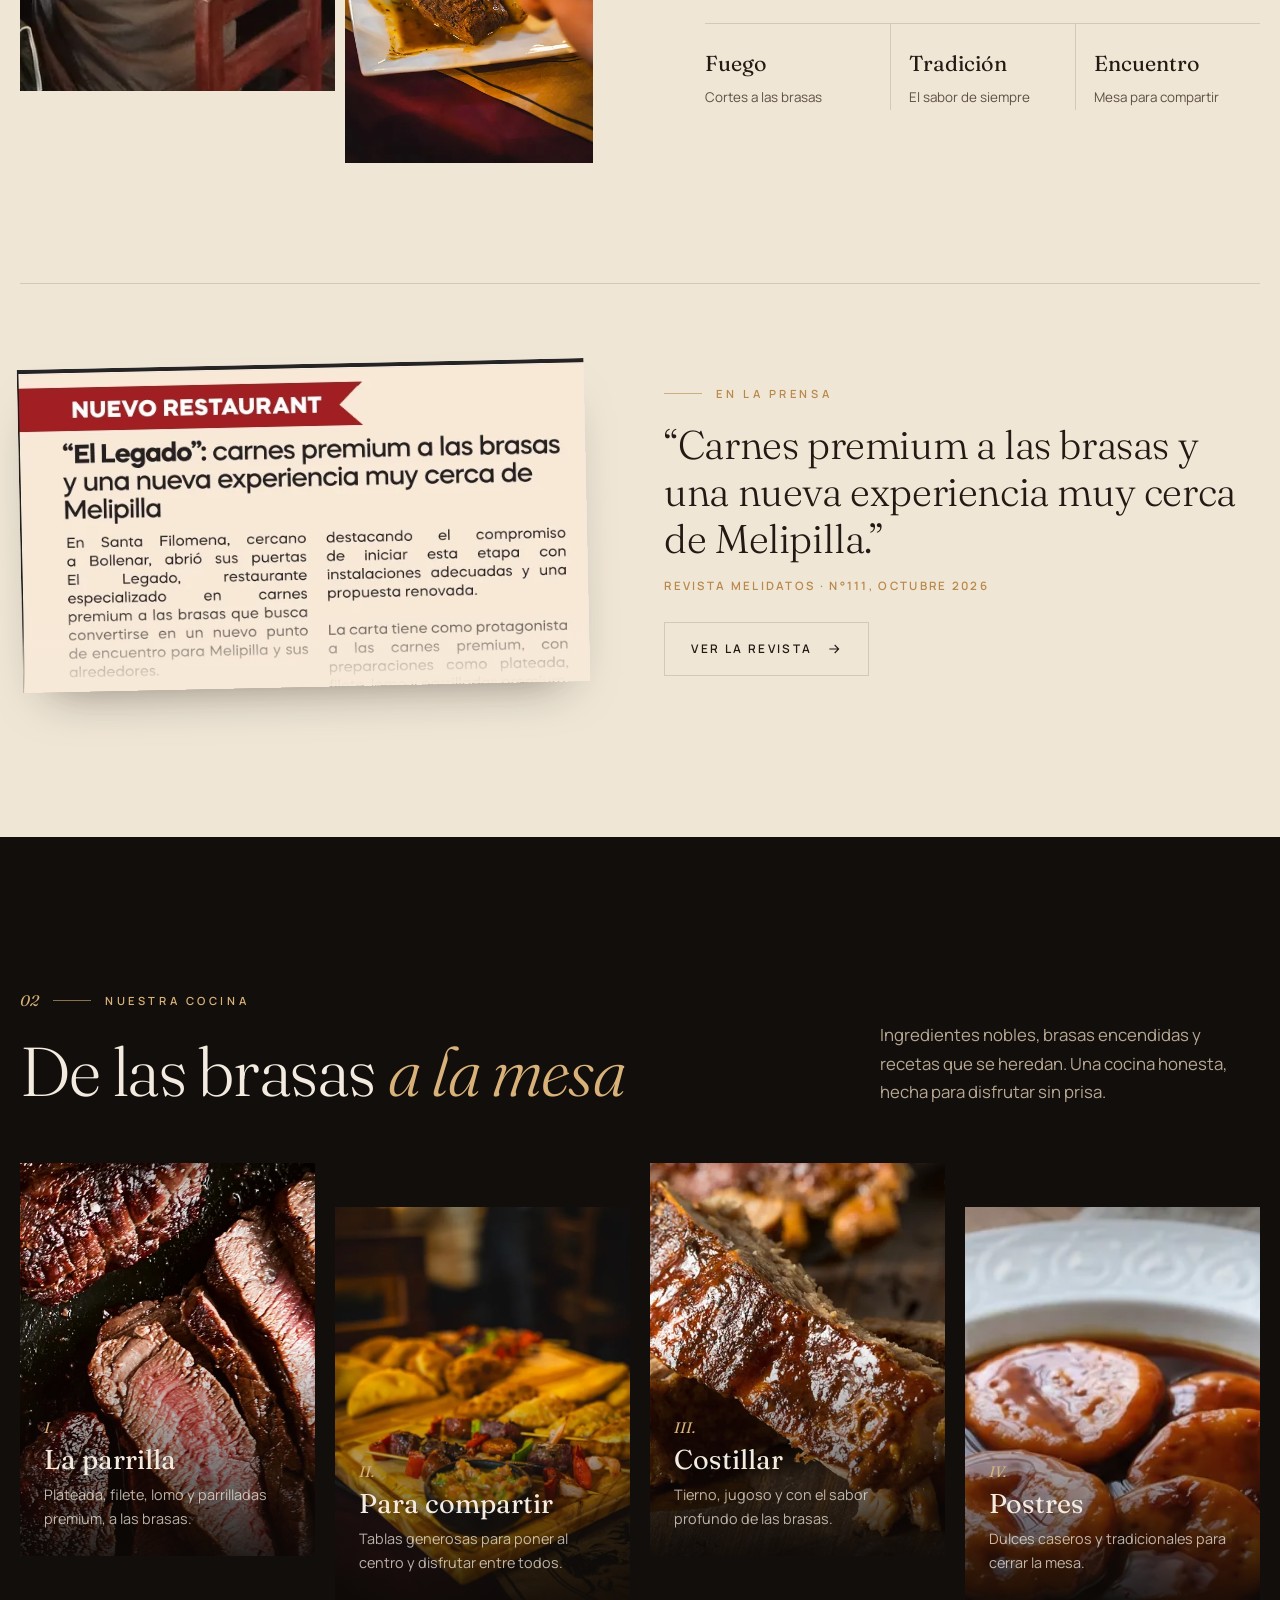
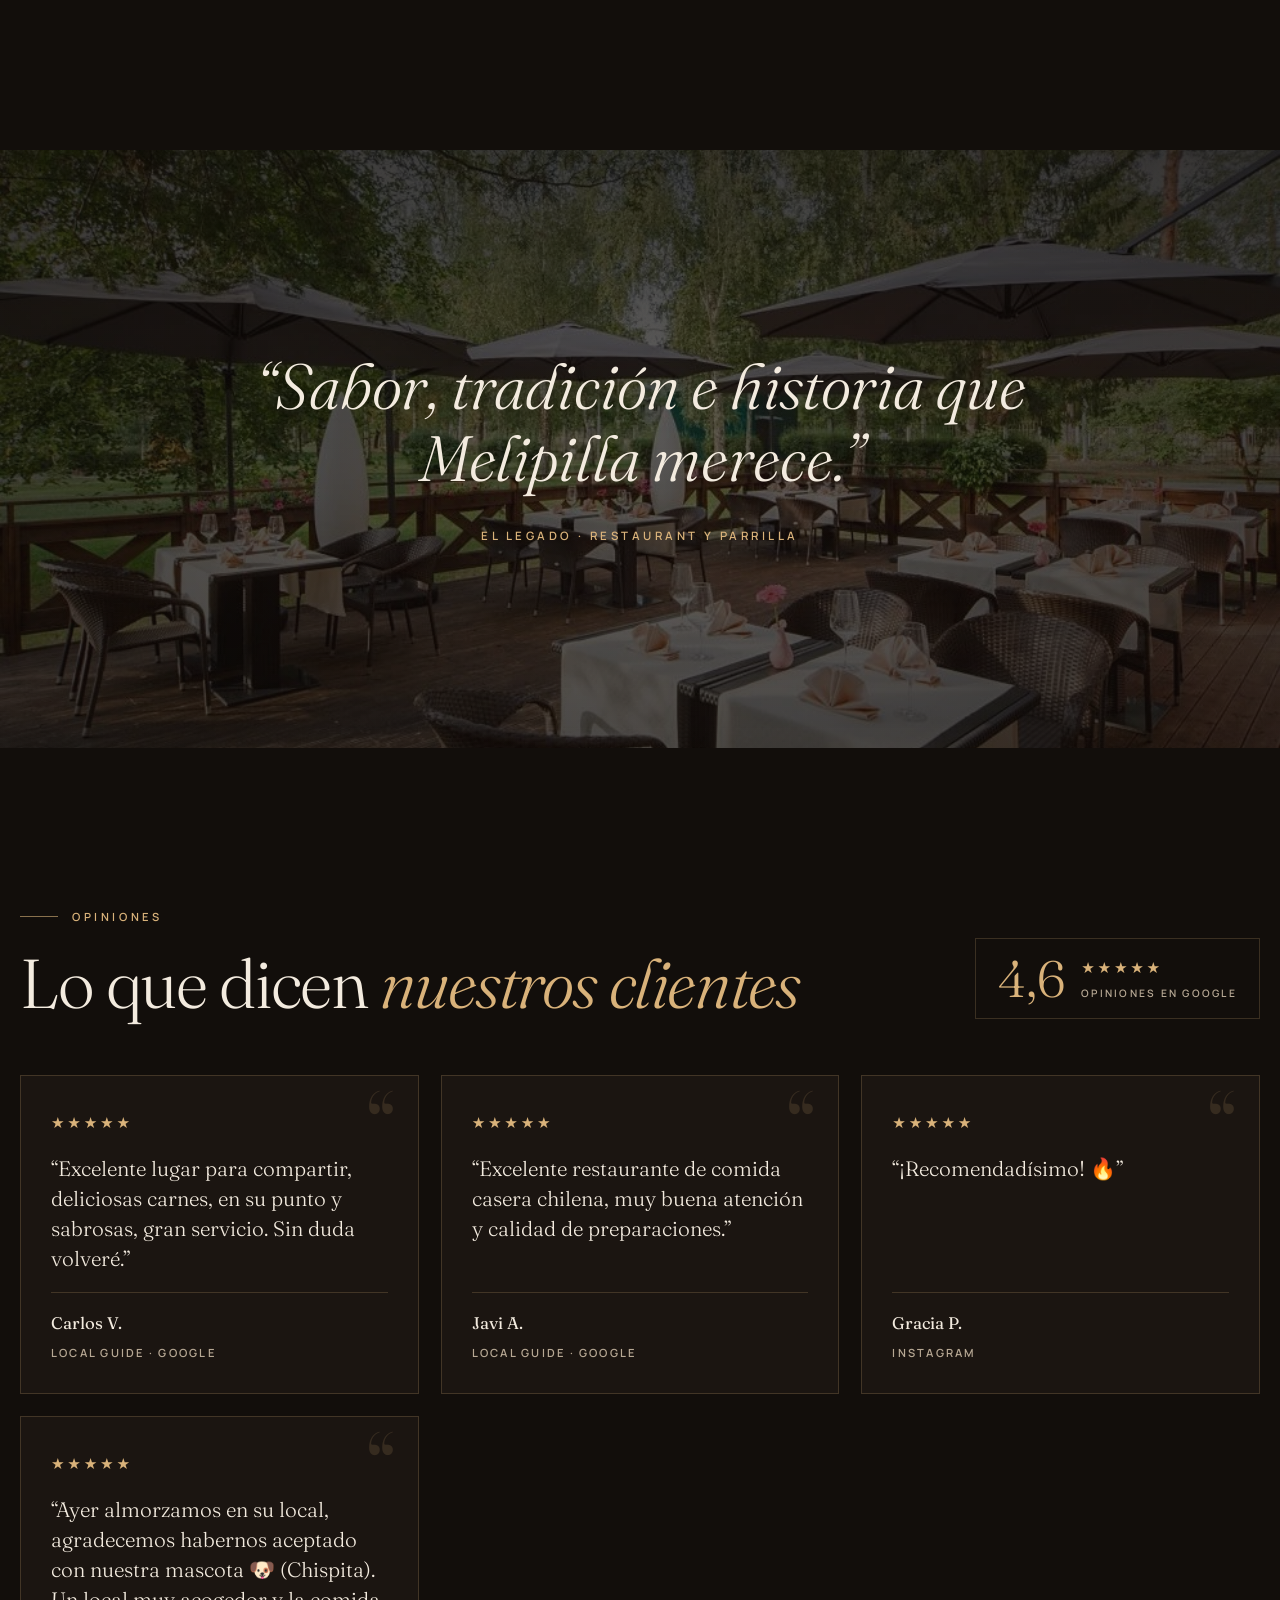
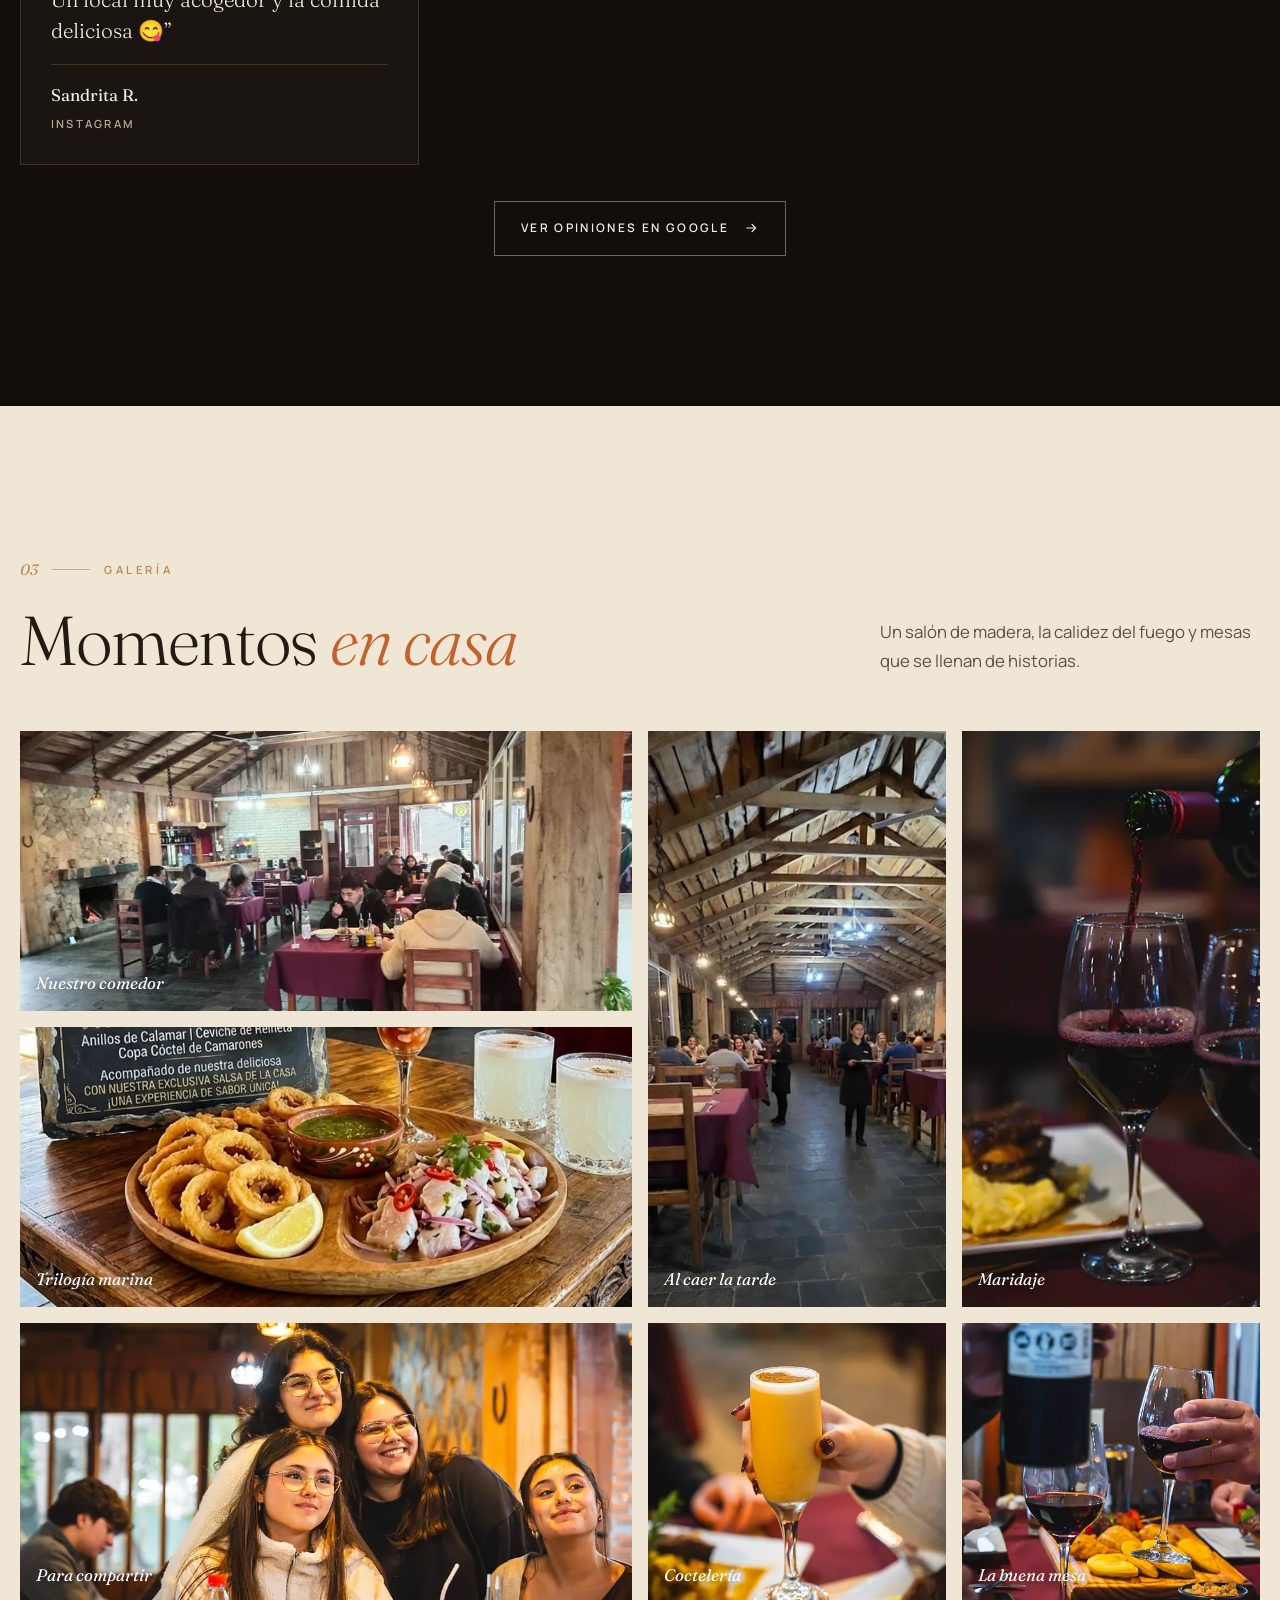
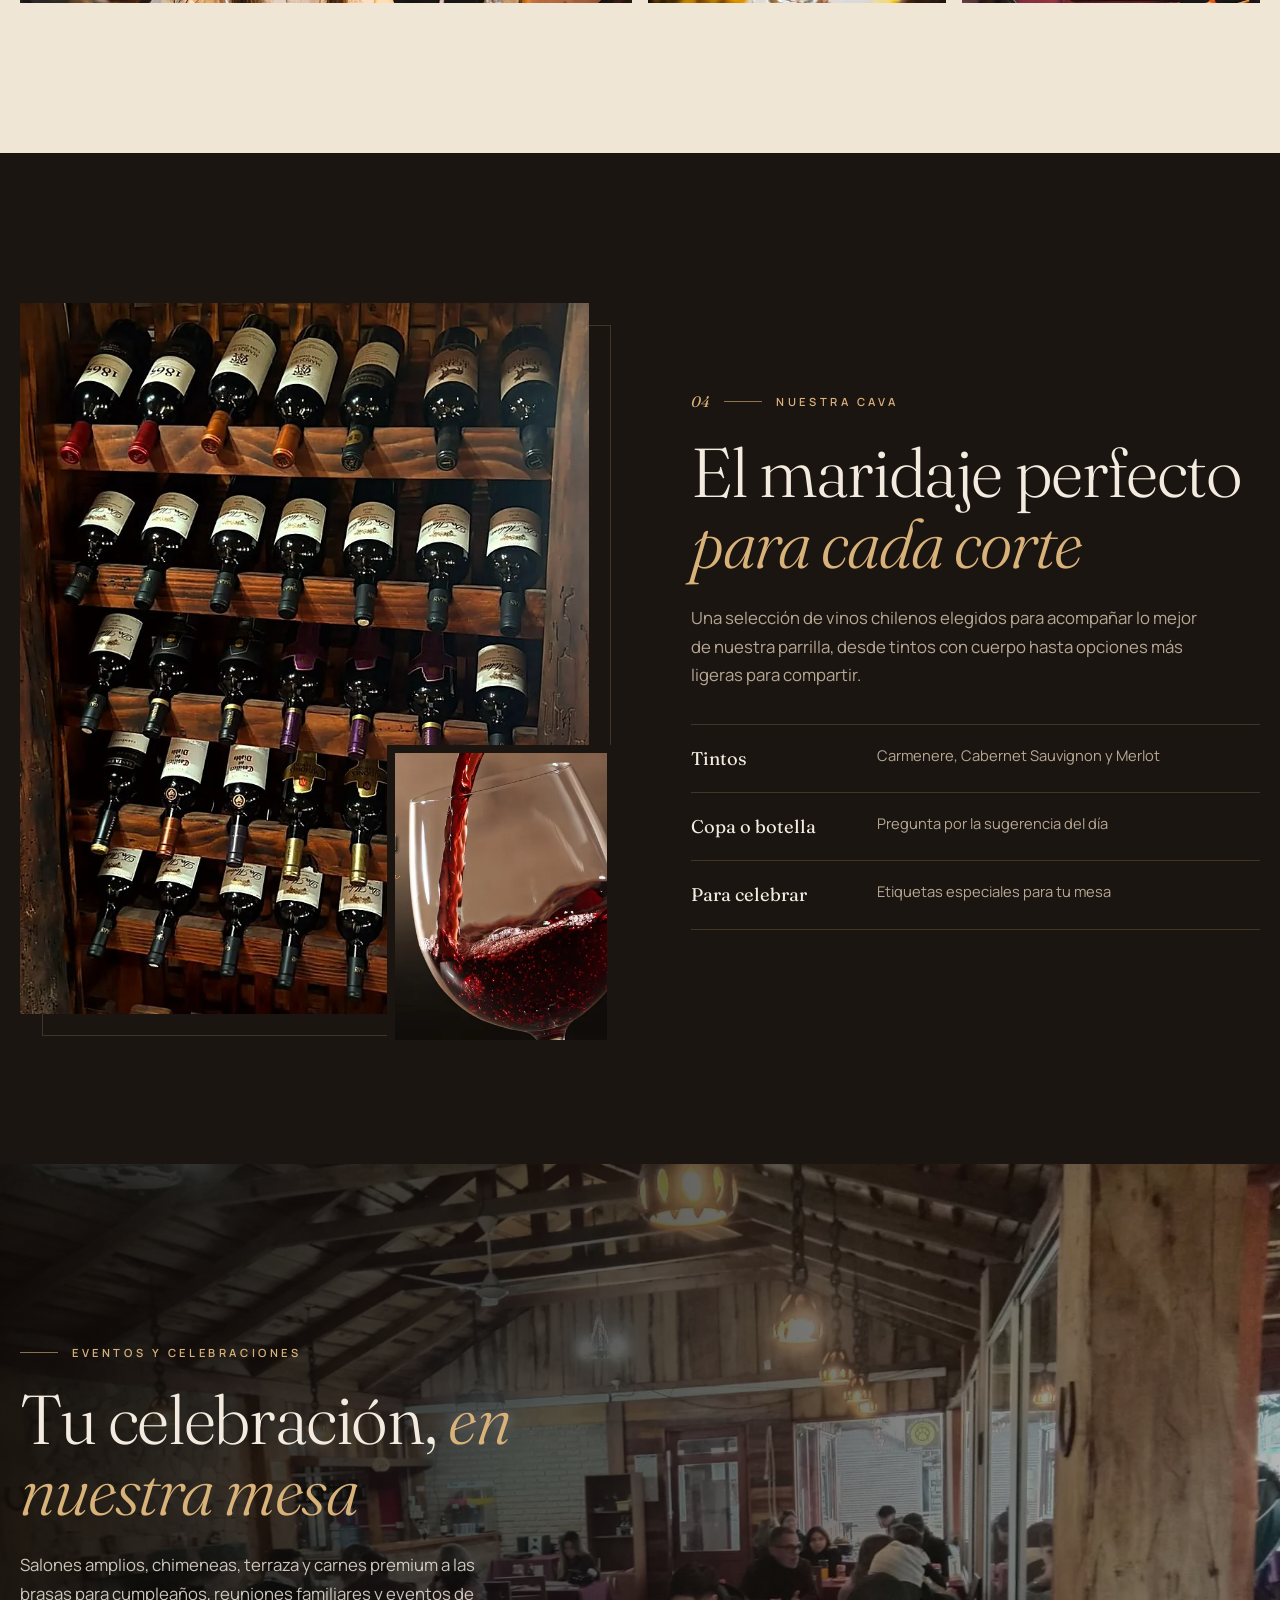
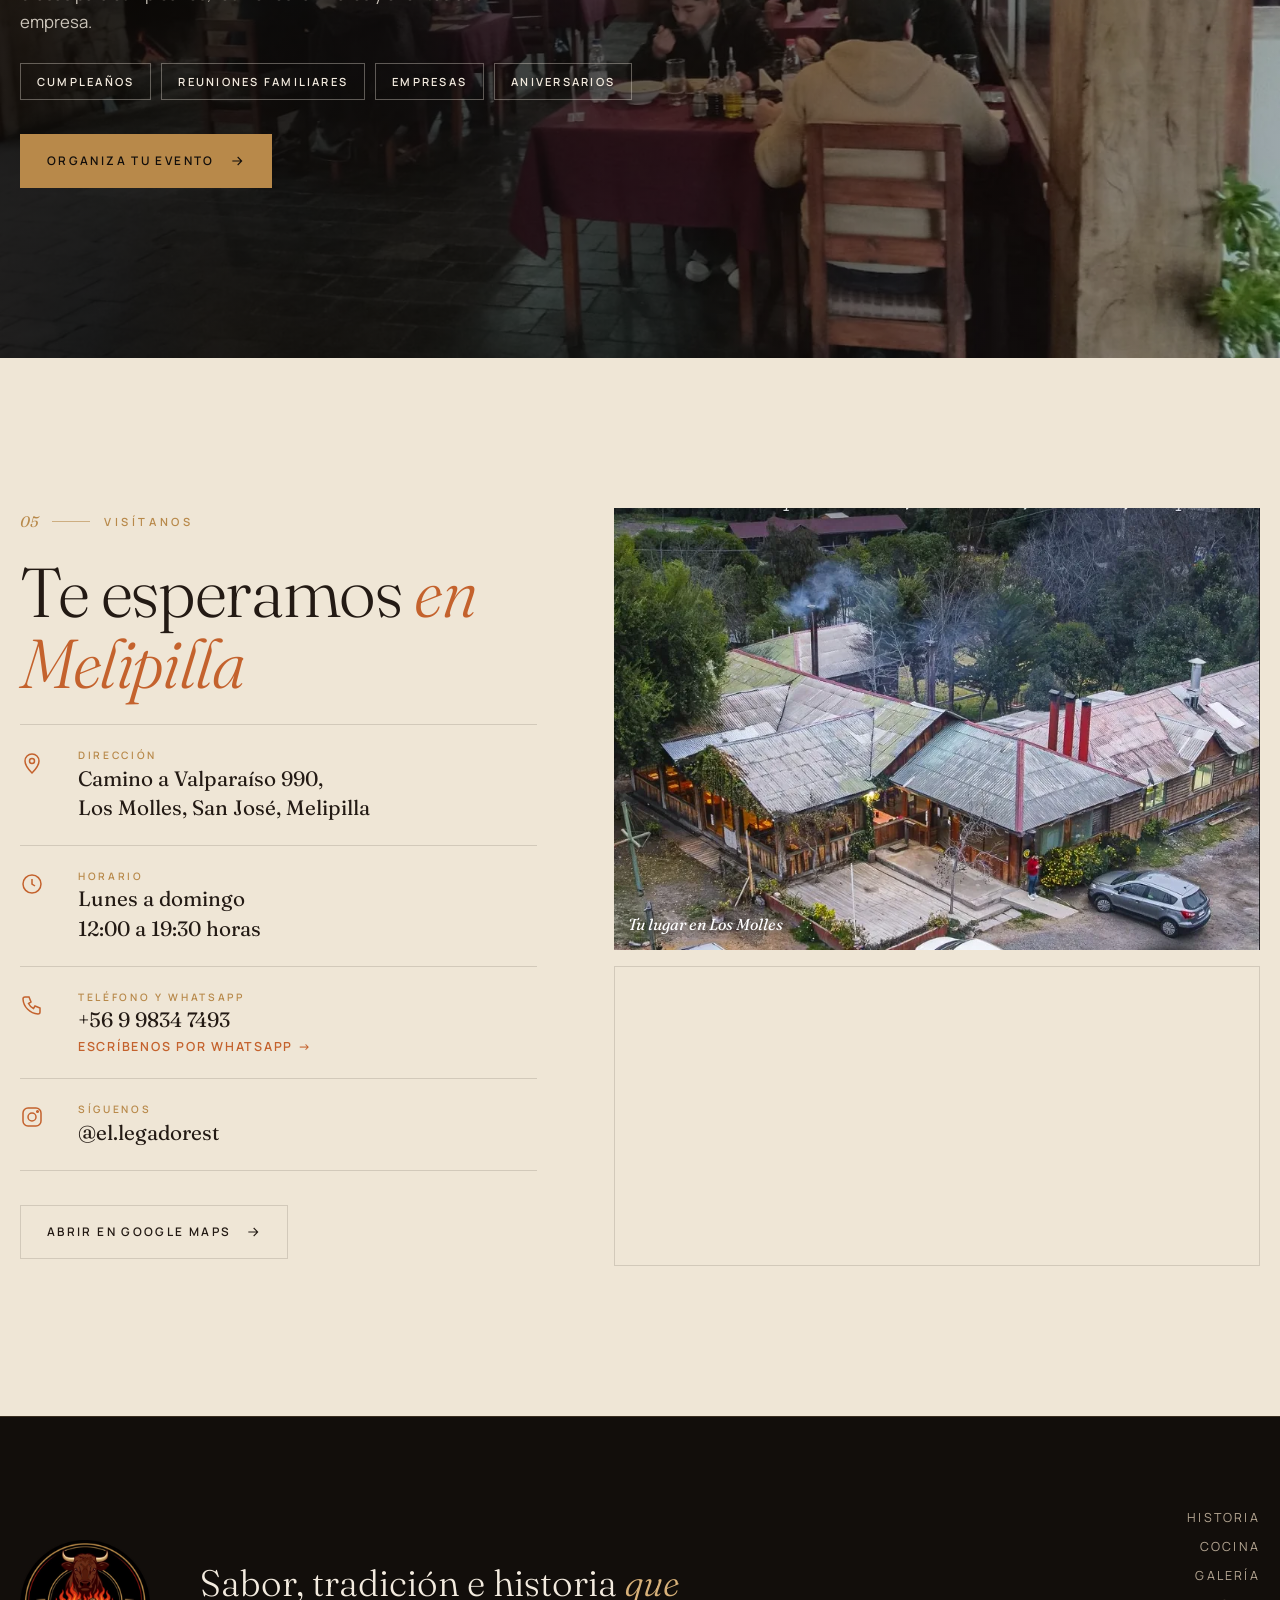
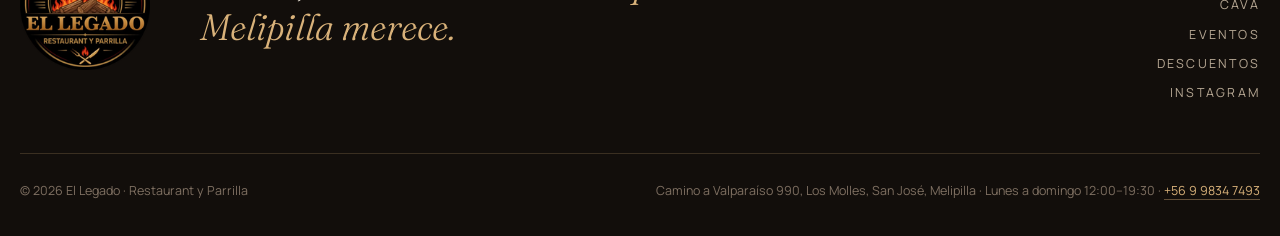
==== commit 2029f892: "Add files via upload" ====
--- a/index.html
+++ b/index.html
@@ -10,7 +10,7 @@
   <link rel="preconnect" href="https://fonts.googleapis.com">
   <link rel="preconnect" href="https://fonts.gstatic.com" crossorigin>
   <link href="https://fonts.googleapis.com/css2?family=Fraunces:ital,opsz,wght@0,9..144,300;0,9..144,400;0,9..144,500;1,9..144,300;1,9..144,400&family=Manrope:wght@300;400;500;600&display=swap" rel="stylesheet">
-  <link rel="stylesheet" href="css/styles.css?v=16">
+  <link rel="stylesheet" href="css/styles.css?v=17">
 </head>
 <body>
 
@@ -104,7 +104,7 @@
       <div class="head-row reveal">
         <div>
           <span class="kicker"><span class="num">02</span><span class="bar"></span>Nuestra cocina</span>
-          <h2 class="display">Del fuego <em>a la mesa</em></h2>
+          <h2 class="display">De las brasas <em>a la mesa</em></h2>
         </div>
         <p class="lead">Ingredientes nobles, brasas encendidas y recetas que se heredan. Una cocina honesta, hecha para disfrutar sin prisa.</p>
       </div>
@@ -166,6 +166,11 @@
           <blockquote>“¡Recomendadísimo! 🔥”</blockquote>
           <figcaption><b>Gracia P.</b><span>Instagram</span></figcaption>
         </figure>
+        <figure class="review reveal">
+          <span class="stars" aria-hidden="true">★★★★★</span>
+          <blockquote>“Ayer almorzamos en su local, agradecemos habernos aceptado con nuestra mascota 🐶 (Chispita). Un local muy acogedor y la comida deliciosa 😋”</blockquote>
+          <figcaption><b>Sandrita R.</b><span>Instagram</span></figcaption>
+        </figure>
       </div>
       <div class="reviews-foot reveal">
         <a href="https://maps.app.goo.gl/aLC1cp5pymhR67wAA" target="_blank" rel="noopener" class="btn btn-ghost">Ver opiniones en Google
@@ -218,7 +223,7 @@
     <img class="bg-photo" src="img/salon-amplio-1600.webp" srcset="img/salon-amplio-800.webp 800w, img/salon-amplio-1600.webp 1600w" sizes="100vw" alt="" loading="lazy">
     <div class="container reveal">
       <span class="kicker"><span class="bar"></span>Eventos y celebraciones</span>
-      <h2 class="display">Tu celebración, <em>al calor del fuego</em></h2>
+      <h2 class="display">Tu celebración, <em>en nuestra mesa</em></h2>
       <p class="lead">Salones amplios, chimeneas, terraza y carnes premium a las brasas para cumpleaños, reuniones familiares y eventos de empresa.</p>
       <ul class="events-tags">
         <li>Cumpleaños</li><li>Reuniones familiares</li><li>Empresas</li><li>Aniversarios</li>
@@ -291,6 +296,6 @@
     </div>
   </footer>
 
-  <script src="js/main.js?v=16"></script>
+  <script src="js/main.js?v=17"></script>
 </body>
 </html>
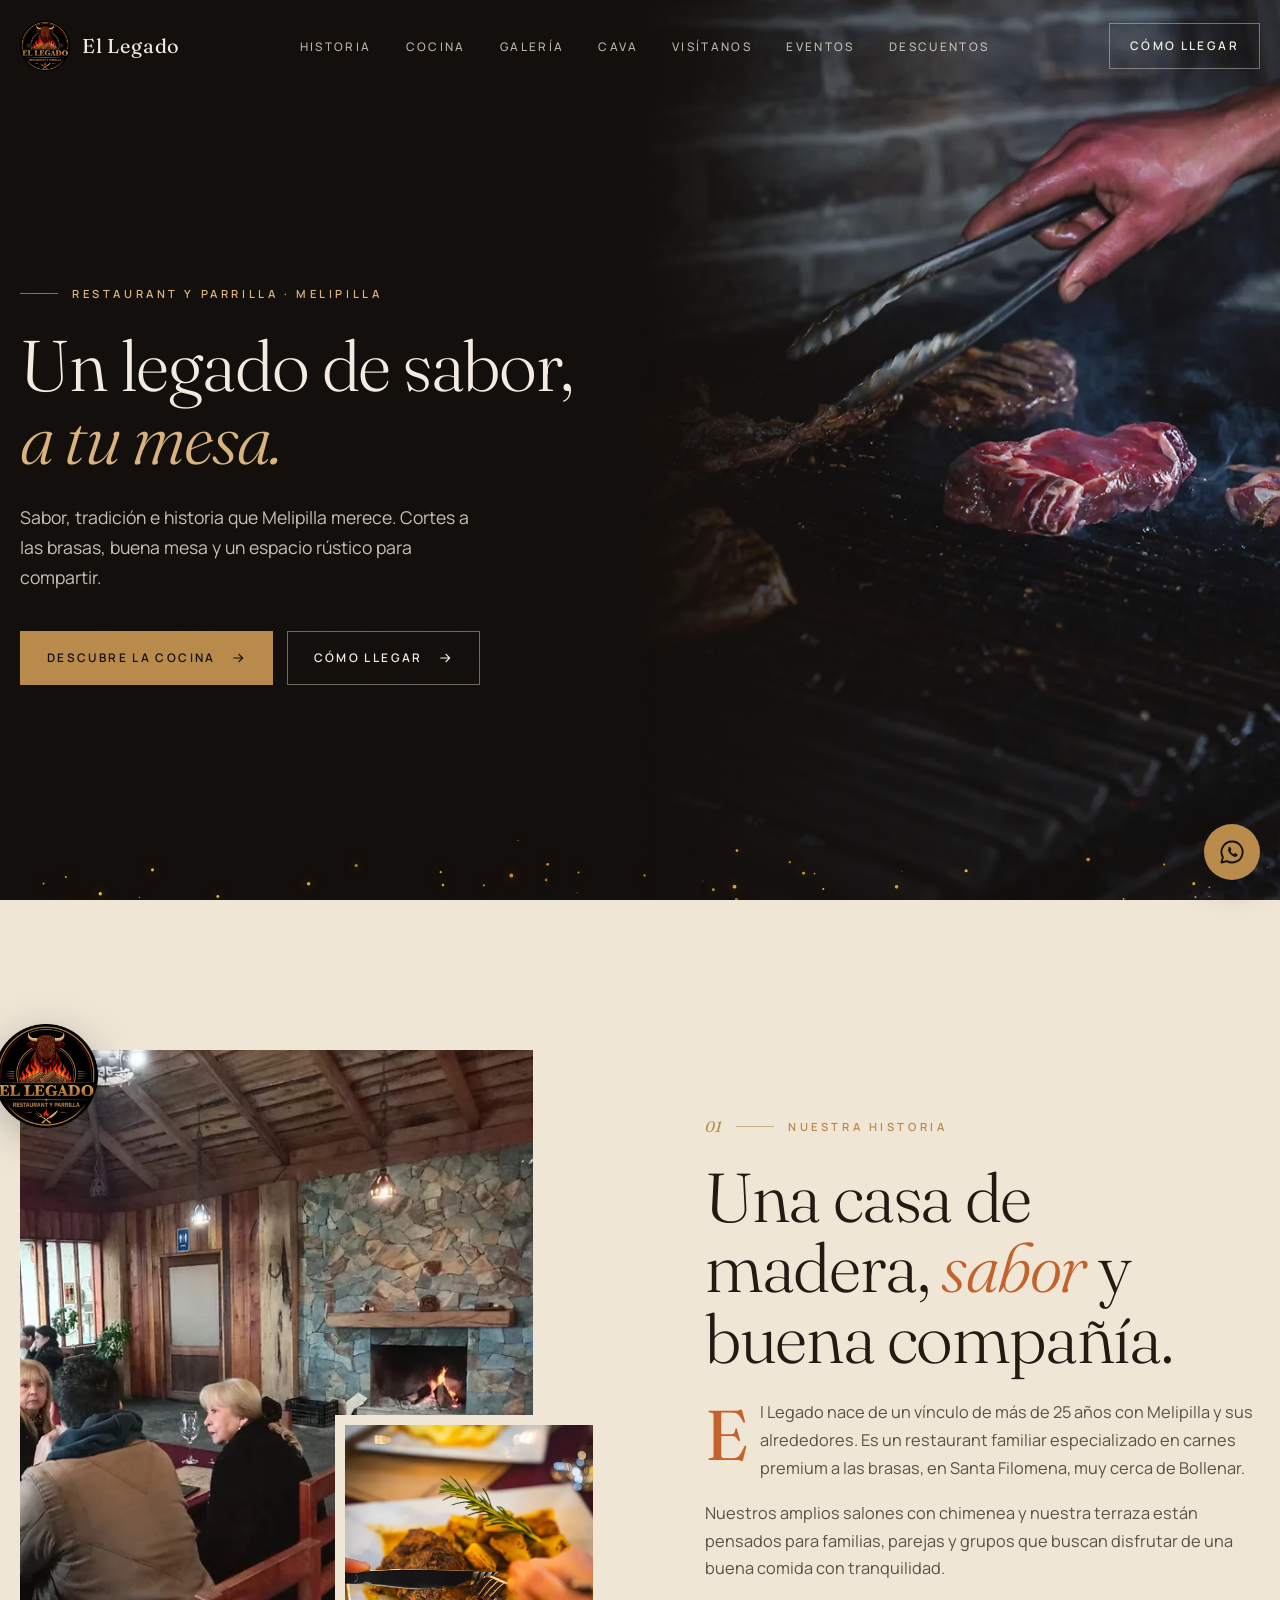
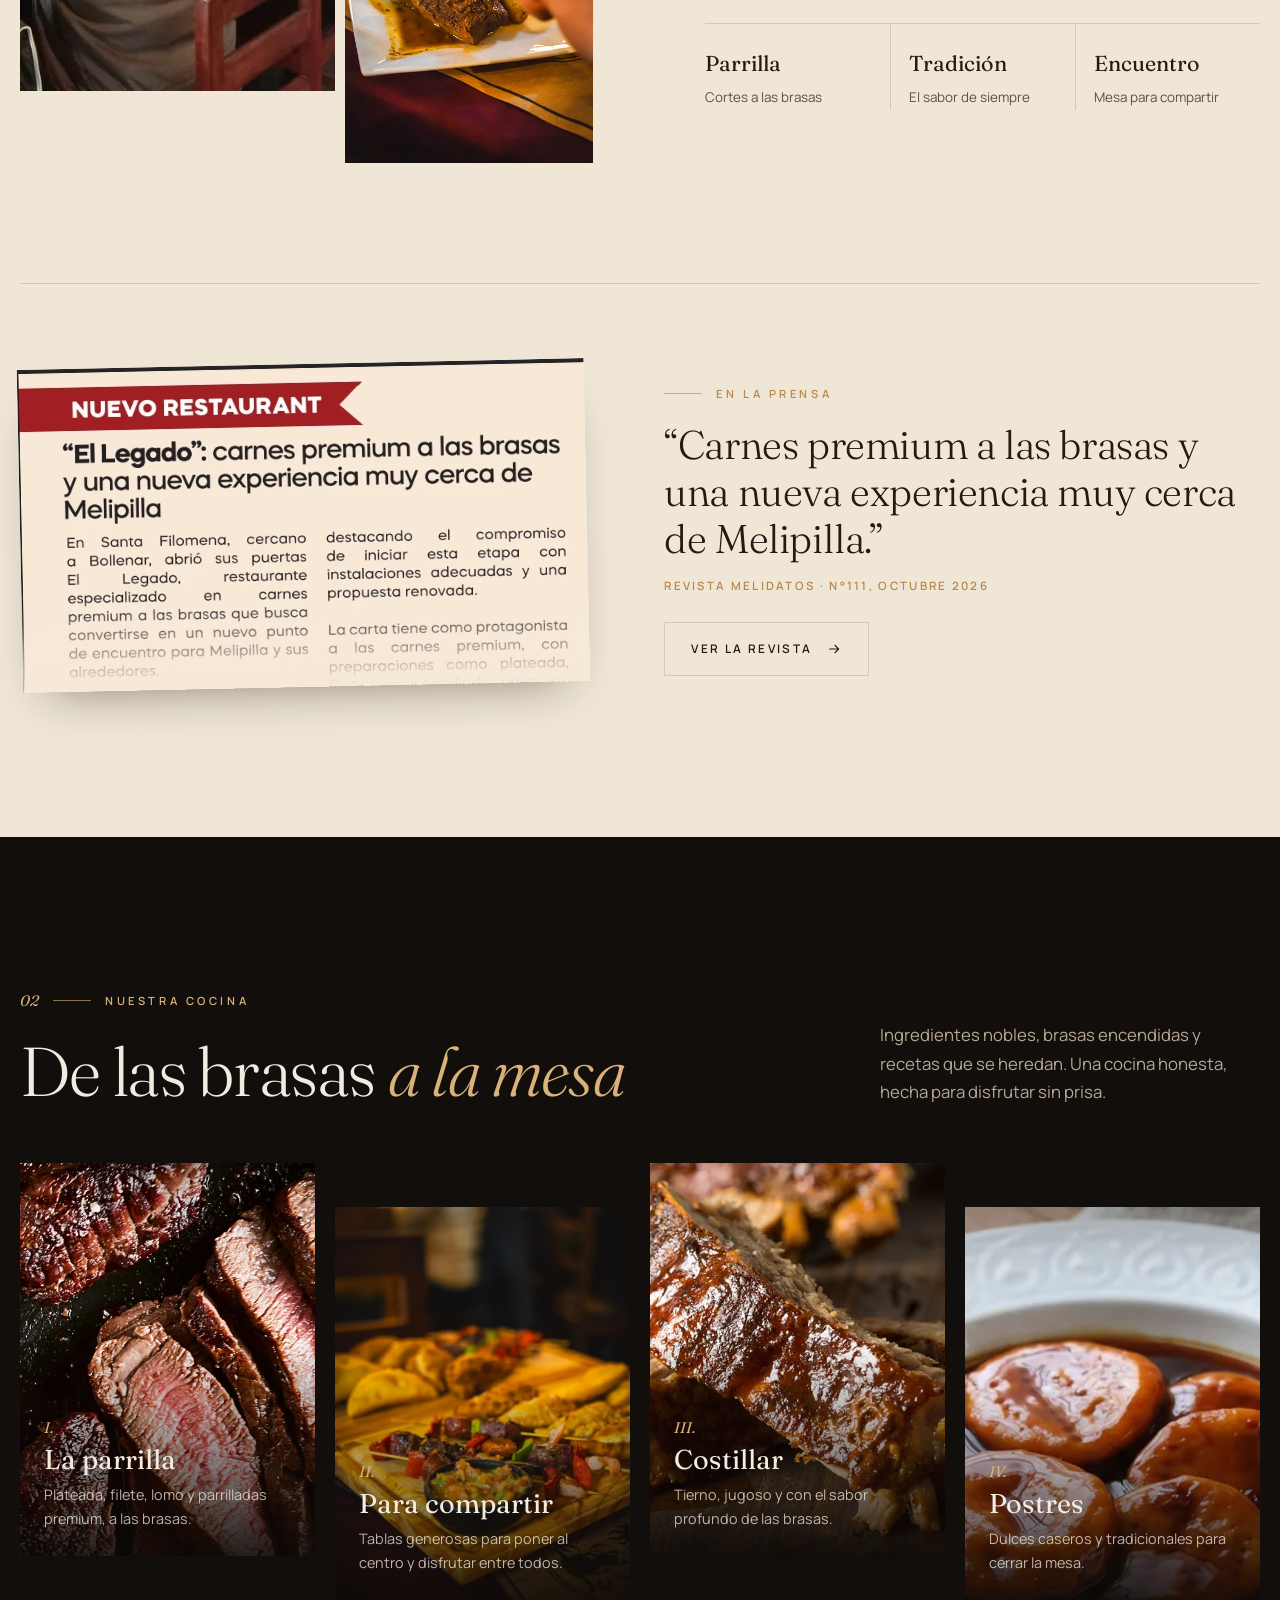
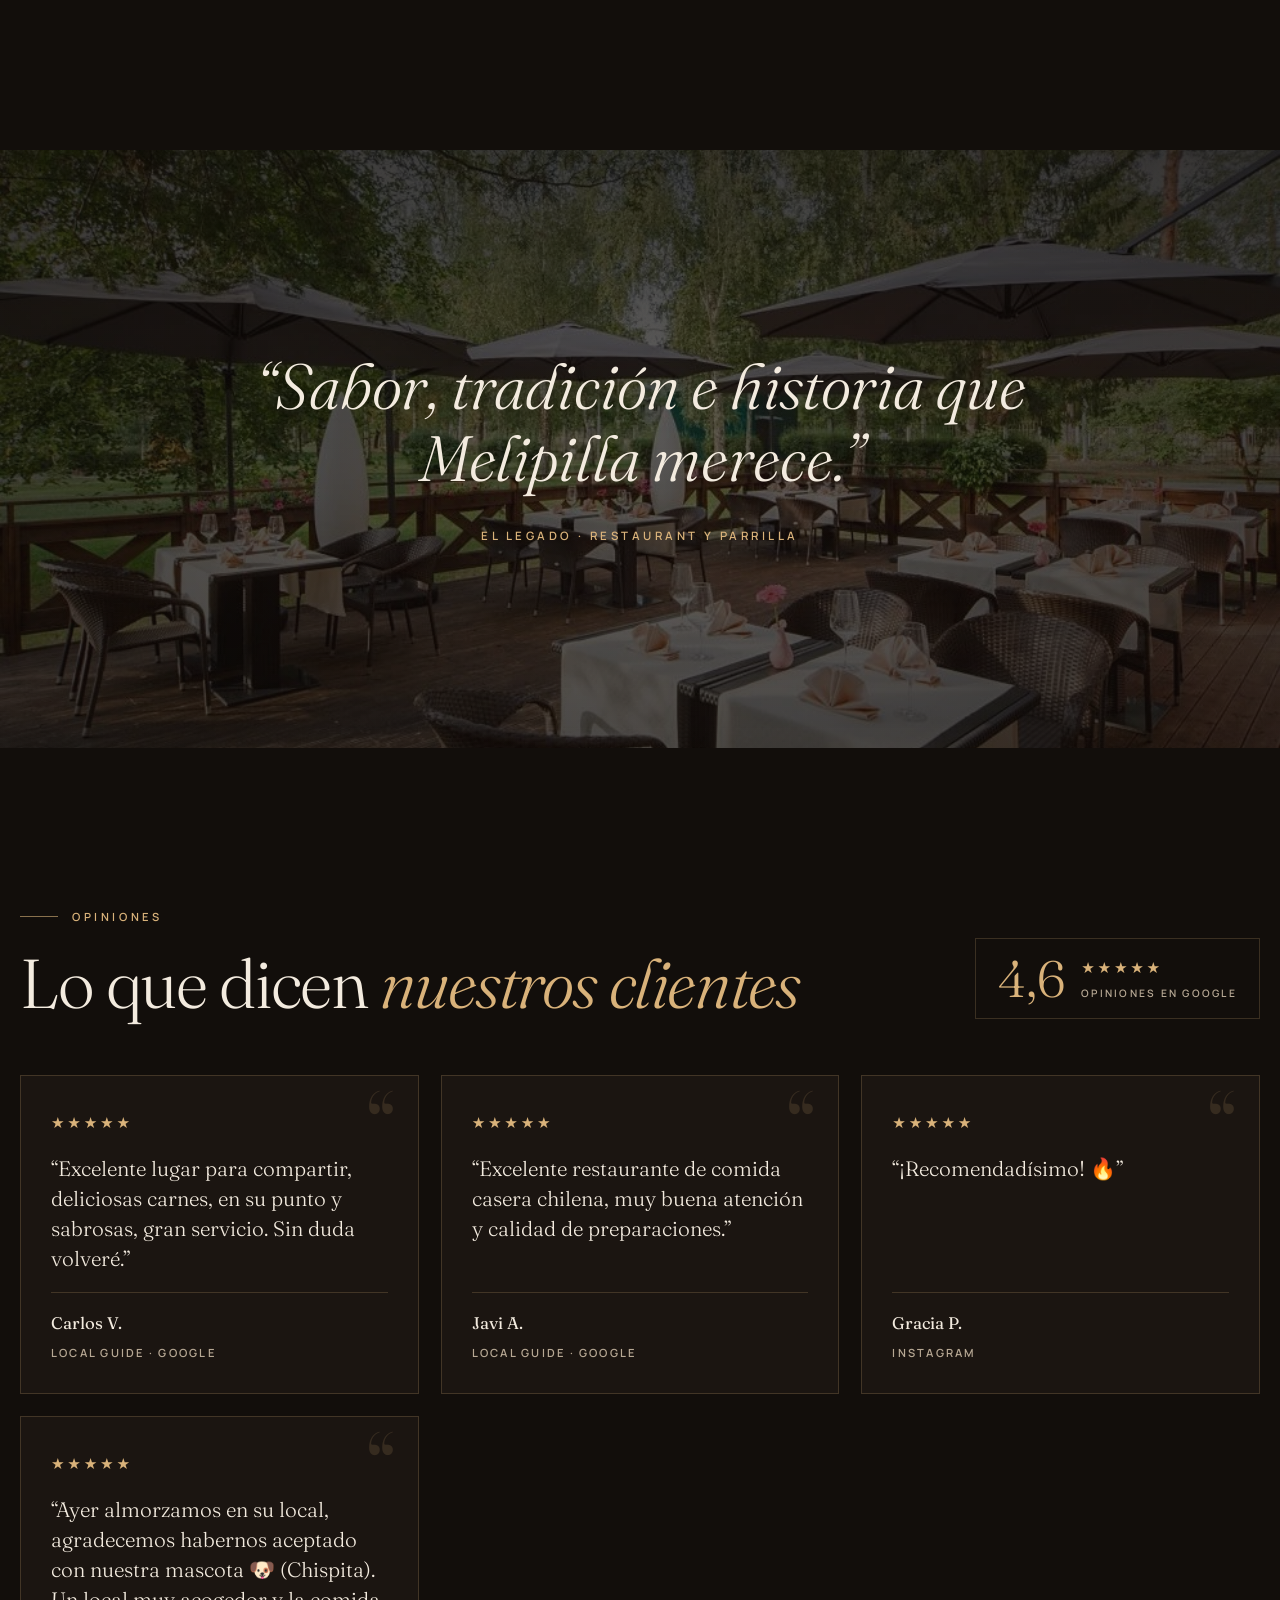
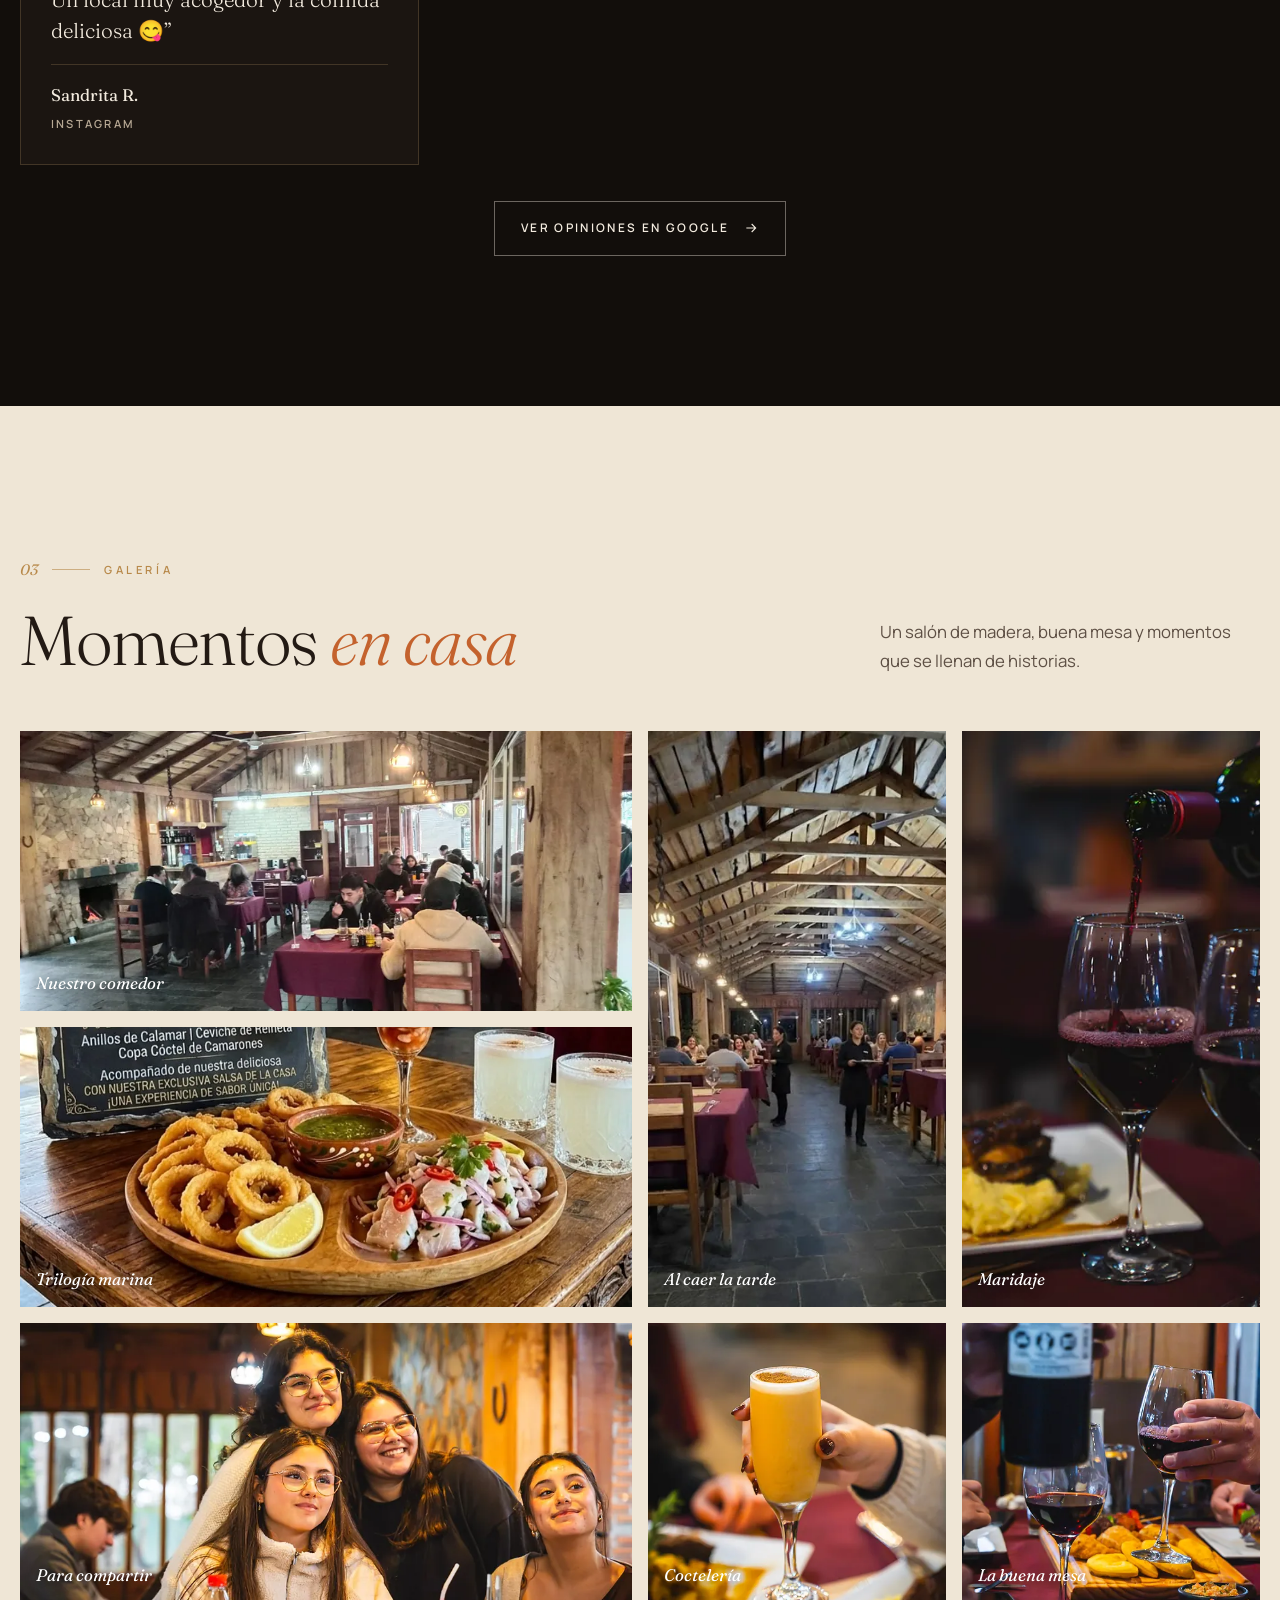
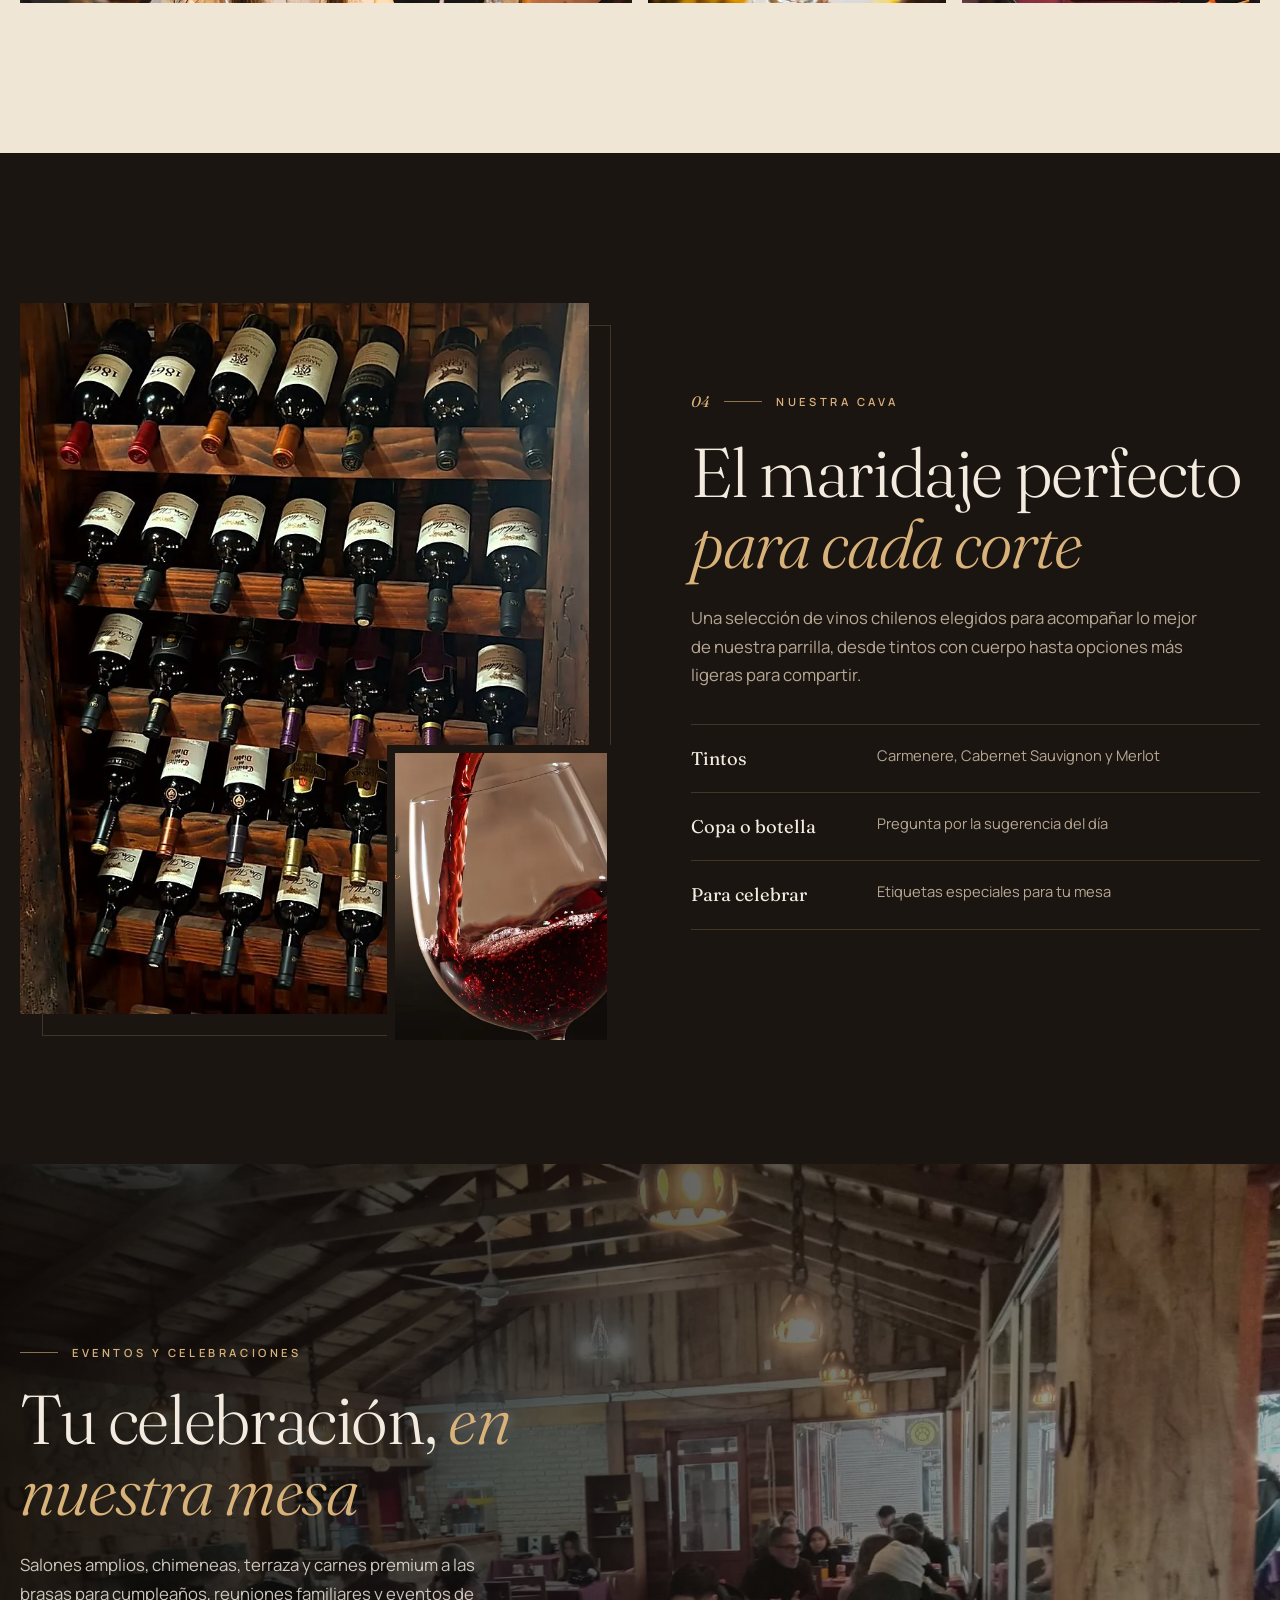
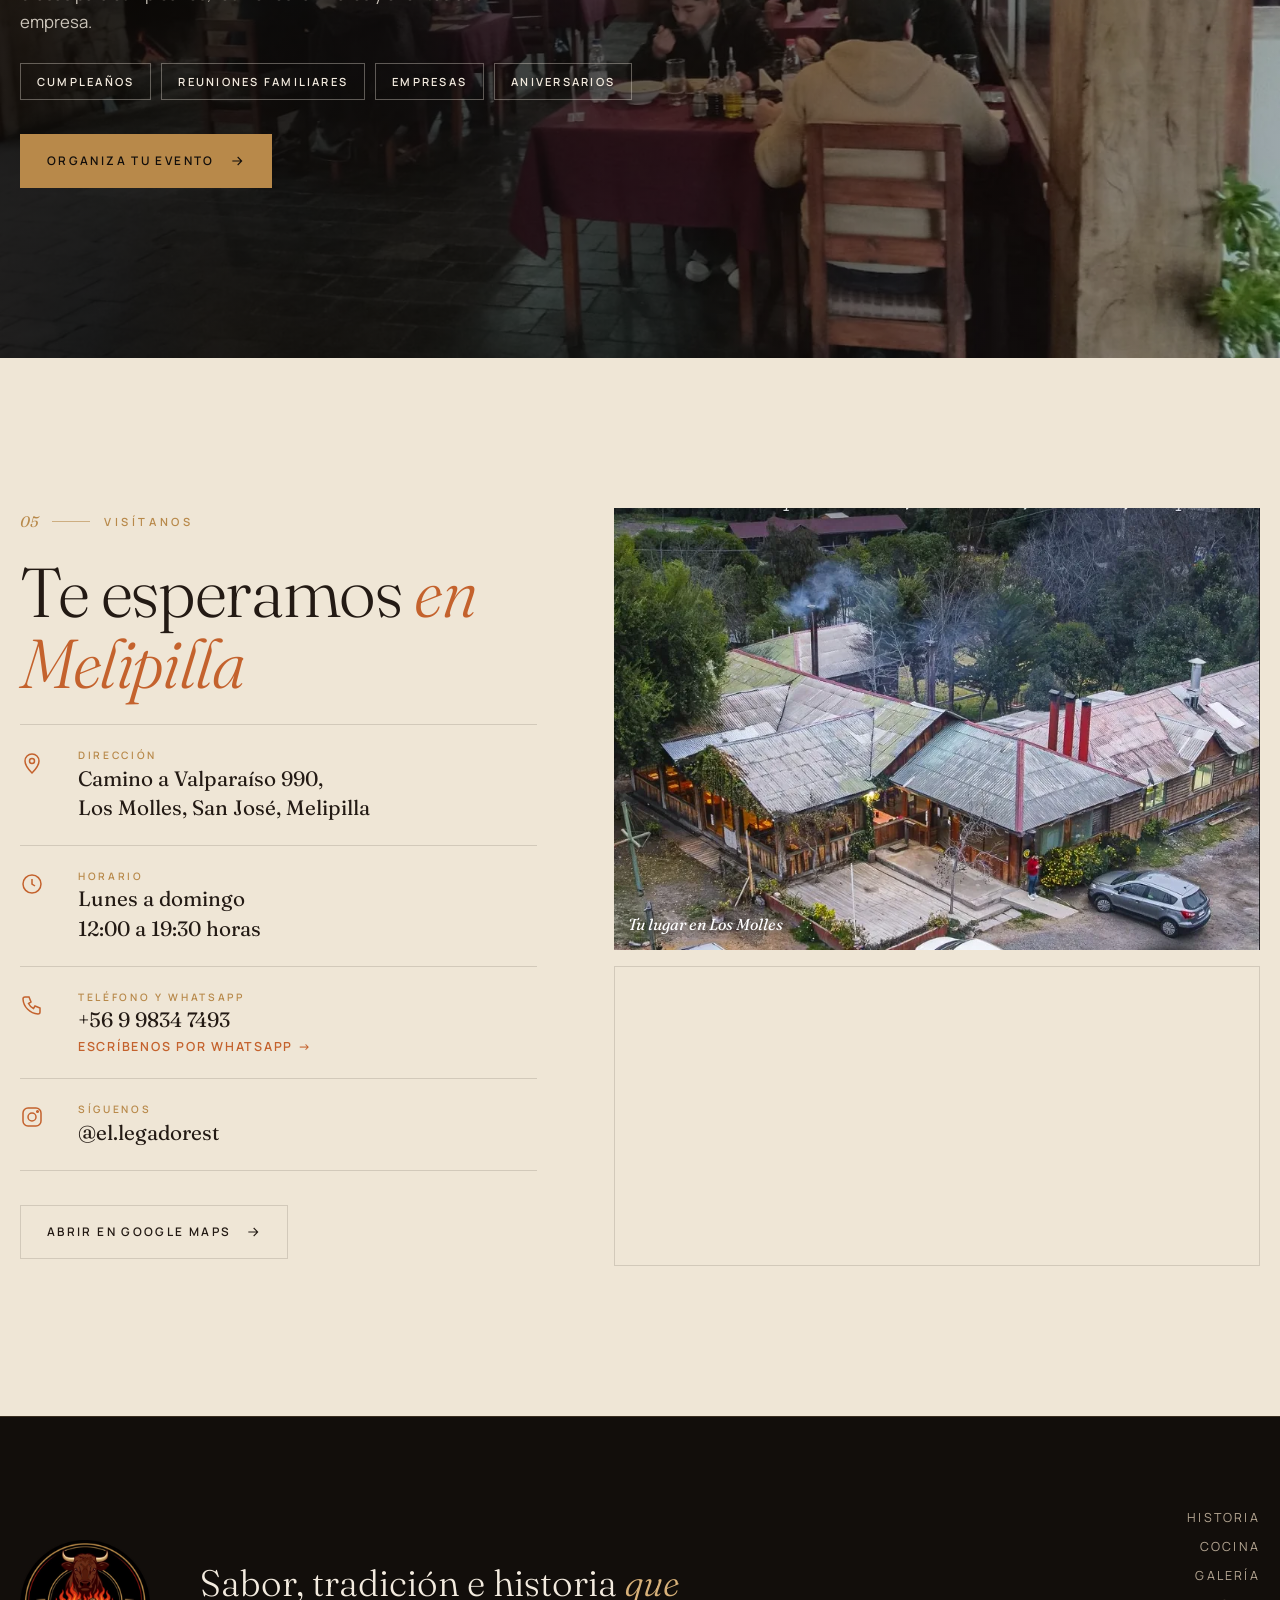
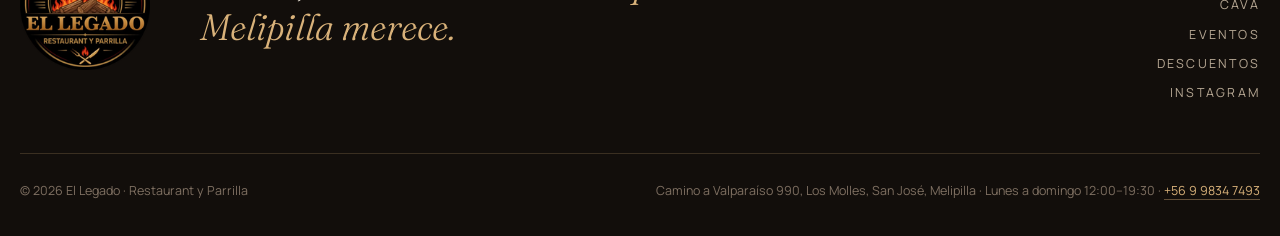
==== commit 3378b0fb: "Add files via upload" ====
--- a/index.html
+++ b/index.html
@@ -52,7 +52,7 @@
     <canvas id="embers"></canvas>
     <div class="hero-content">
       <span class="kicker"><span class="bar"></span>Restaurant y Parrilla · Melipilla</span>
-      <h1 class="display">El legado del fuego,<br><em>a tu mesa.</em></h1>
+      <h1 class="display">Un legado de sabor,<br><em>a tu mesa.</em></h1>
       <p class="lead">Sabor, tradición e historia que Melipilla merece. Cortes a las brasas, buena mesa y un espacio rústico para compartir.</p>
       <div class="hero-actions">
         <a href="#cocina" class="btn btn-solid">Descubre la cocina
@@ -72,11 +72,11 @@
       </div>
       <div class="story-text reveal">
         <span class="kicker"><span class="num">01</span><span class="bar"></span>Nuestra historia</span>
-        <h2 class="display">Una casa de madera, <em>fuego</em> y buena compañía.</h2>
+        <h2 class="display">Una casa de madera, <em>sabor</em> y buena compañía.</h2>
         <p>El Legado nace de un vínculo de más de 25 años con Melipilla y sus alrededores. Es un restaurant familiar especializado en carnes premium a las brasas, en Santa Filomena, muy cerca de Bollenar.</p>
         <p>Nuestros amplios salones con chimenea y nuestra terraza están pensados para familias, parejas y grupos que buscan disfrutar de una buena comida con tranquilidad.</p>
         <div class="pillars">
-          <div class="pillar"><b>Fuego</b><span>Cortes a las brasas</span></div>
+          <div class="pillar"><b>Parrilla</b><span>Cortes a las brasas</span></div>
           <div class="pillar"><b>Tradición</b><span>El sabor de siempre</span></div>
           <div class="pillar"><b>Encuentro</b><span>Mesa para compartir</span></div>
         </div>
@@ -186,7 +186,7 @@
           <span class="kicker"><span class="num">03</span><span class="bar"></span>Galería</span>
           <h2 class="display">Momentos <em>en casa</em></h2>
         </div>
-        <p class="lead">Un salón de madera, la calidez del fuego y mesas que se llenan de historias.</p>
+        <p class="lead">Un salón de madera, buena mesa y momentos que se llenan de historias.</p>
       </div>
       <div class="gallery reveal">
         <figure class="g1"><img src="img/salon-amplio-1600.webp" srcset="img/salon-amplio-800.webp 800w, img/salon-amplio-1600.webp 1600w" sizes="(max-width: 980px) 100vw, 610px" alt="Comedor amplio de El Legado con techo de madera" loading="lazy"><figcaption>Nuestro comedor</figcaption></figure>
